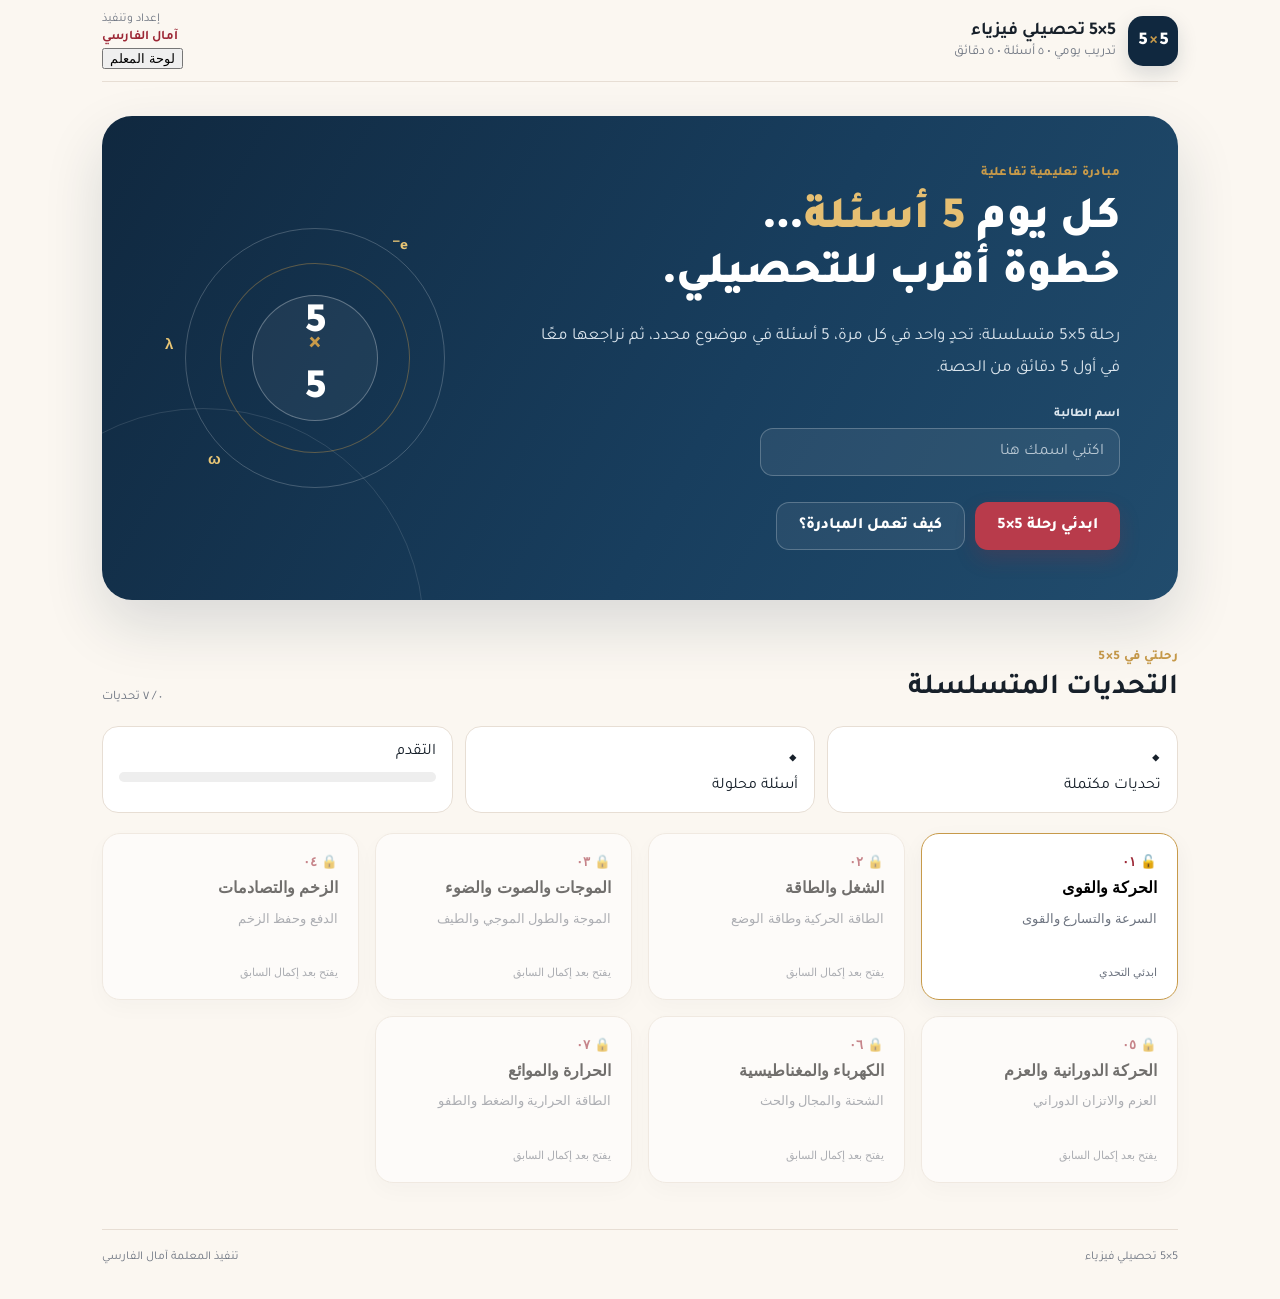
==== index.html @ 7efd5cc6 "Add files via upload" ====
<!doctype html>
<html lang="ar" dir="rtl">
<head>
<meta charset="utf-8"><meta name="viewport" content="width=device-width,initial-scale=1">
<meta name="theme-color" content="#10283f"><title>5×5 تحصيلي فيزياء</title><link rel="stylesheet" href="style.css">
</head>
<body>
<div class="site">
<header class="topbar">
  <div class="brand"><div class="logo"><span>5</span><b>×</b><span>5</span></div><div><strong>5×5 تحصيلي فيزياء</strong><small>تدريب يومي • ٥ أسئلة • ٥ دقائق</small></div></div>
  <div class="top-actions"><div class="teacher">إعداد وتنفيذ<br><b>آمال الفارسي</b></div><button id="teacherBtn" class="mini-btn" type="button">لوحة المعلم</button></div>
</header>
<main>
<section class="hero">
 <div class="hero-copy">
  <div class="eyebrow">مبادرة تعليمية تفاعلية</div><h1>كل يوم <em>5 أسئلة</em>…<br>خطوة أقرب للتحصيلي.</h1>
  <p>رحلة 5×5 متسلسلة: تحدٍ واحد في كل مرة، 5 أسئلة في موضوع محدد، ثم نراجعها معًا في أول 5 دقائق من الحصة.</p>
  <div class="name-box"><label for="studentName">اسم الطالبة</label><input id="studentName" placeholder="اكتبي اسمك هنا" autocomplete="name"></div>
  <div class="hero-actions"><button id="startBtn" class="btn primary" type="button">ابدئي رحلة 5×5</button><button id="aboutBtn" class="btn ghost" type="button">كيف تعمل المبادرة؟</button></div>
 </div>
 <div class="orbit"><div class="orbit-ring r1"></div><div class="orbit-ring r2"></div><div class="center5">5<br><span>×</span><br>5</div><span class="atom a1">e⁻</span><span class="atom a2">ω</span><span class="atom a3">λ</span></div>
</section>

<section id="journey" class="section">
 <div class="section-head"><div><span class="kicker">رحلتي في 5×5</span><h2>التحديات المتسلسلة</h2></div><span id="journeyCount" class="count"></span></div>
 <div class="journey-summary"><div><b id="completedCount">٠</b><span>تحديات مكتملة</span></div><div><b id="questionCount">٠</b><span>أسئلة محلولة</span></div><div class="wide"><span>التقدم</span><div class="journey-bar"><i id="journeyBar"></i></div></div></div>
 <div id="challengeGrid" class="challenge-grid"></div>
</section>

<section id="about" class="about section hidden">
 <div class="section-head"><div><span class="kicker">فكرة المبادرة</span><h2>٥ × ٥</h2></div></div>
 <div class="steps"><div><b>01</b><h3>حلّي</h3><p>٥ أسئلة في موضوع واحد، في المنزل أو قبل الحصة.</p></div><div><b>02</b><h3>راجعي</h3><p>شاهدي نتيجتك ومواطن التعثر بعد التحدي.</p></div><div><b>03</b><h3>ناقشي</h3><p>نحل الأسئلة معًا في أول ٥ دقائق من الحصة.</p></div></div>
 <div class="about-note">كل تحدٍ مستقل ويحمل أرقام أسئلته، وبطاقة إنجاز خاصة بالطالبة يمكن إرفاقها في ملف الإنجاز الإلكتروني.</div>
</section>

<section id="quiz" class="quiz section hidden">
 <div class="quiz-head"><button id="backBtn" class="text-btn" type="button">العودة للتحديات</button><div><span id="quizChallenge"></span><strong id="quizTitle"></strong></div><div class="progress"><span id="progressText">١ / ٥</span><div><i id="progressBar"></i></div></div></div>
 <div class="question-meta"><span id="topic"></span><span id="skill"></span></div><div class="question-card"><img id="questionImage" alt="السؤال"></div><div id="hintBox" class="hint-box"><span>💡 توضيح سريع</span><p id="questionExplanation"></p></div><div id="choices" class="choices"></div>
 <button id="nextBtn" class="btn primary full" type="button" disabled>التالي</button>
</section>

<section id="result" class="result section hidden">
 <div class="result-top"><span class="kicker">أتممتِ التحدي</span><h2>بطاقة إنجاز 5×5</h2></div>
 <div class="thanks-card" id="certificateCard">
  <div class="mini-logo">5×5</div><div class="certificate-label">بطاقة إنجاز</div><h2><span id="studentNameResult">طالبة 5×5</span></h2>
  <p id="thanksMain" class="thanks-main"></p>
  <div class="score"><div><strong id="scoreNum">0</strong><small>/ 5</small></div><span id="scoreLabel"></span></div>
  <div class="certificate-details"><div><span>التحدي</span><b id="challengeNo"></b></div><div><span>الموضوع</span><b id="challengeName"></b></div><div><span>أرقام الأسئلة</span><b id="questionIds"></b></div><div><span>التاريخ</span><b id="completionDate"></b></div><div><span>رمز الإنجاز</span><b id="completionCode"></b></div></div>
  <div class="quote">«٥ أسئلة اليوم… خطوة جديدة نحو الإتقان.»</div><div class="teacher-sign">تنفيذ وإشراف <b>المعلمة آمال الفارسي</b></div>
 </div>
 <p id="resultMsg"></p>
 <div class="review-head"><h3>مراجعة التحدي</h3><span>راجعي الأخطاء في أول ٥ دقائق من الحصة</span></div><div id="review" class="review"></div>
 <div class="result-actions"><button id="printBtn" class="btn secondary" type="button">طباعة / حفظ البطاقة PDF</button><button id="nextChallengeBtn" class="btn primary" type="button">الانتقال للتحدي التالي</button></div>
</section>

<section id="teacherPanel" class="teacher-panel section hidden">
 <div class="panel-head"><div><span class="kicker">لوحة المعلم</span><h2>متابعة رحلة 5×5</h2><p>إحصاءات هذا الجهاز المحلي.</p></div><button id="closeTeacher" class="text-btn" type="button">العودة للموقع</button></div>
 <div class="teacher-stats"><div><b id="tStudents">٠</b><span>أسماء مستخدمة</span></div><div><b id="tAttempts">٠</b><span>محاولات مكتملة</span></div><div><b id="tQuestions">٠</b><span>أسئلة محلولة</span></div><div><b id="tAverage">٠٪</b><span>متوسط الإتقان</span></div></div>
 <div class="panel-grid"><div class="panel-card"><h3>التحديات</h3><div id="teacherChallenges"></div></div><div class="panel-card"><h3>آخر الإنجازات</h3><div id="teacherLog"></div></div></div>
 <div class="panel-actions"><button id="exportBtn" class="btn secondary" type="button">تصدير سجل الإنجاز</button><button id="resetBtn" class="btn danger" type="button">مسح سجل هذا الجهاز</button></div>
 <div class="teacher-note">ملاحظة: هذه النسخة تعمل دون خادم، لذلك لوحة المعلم تعرض بيانات الجهاز الحالي فقط. عند ربط الموقع بقاعدة بيانات/Google Sheets لاحقًا يمكن أن تصبح اللوحة مشتركة لجميع الطالبات.</div>
</section>
</main>
<footer><span>5×5 تحصيلي فيزياء</span><span>تنفيذ المعلمة آمال الفارسي</span></footer>
</div>
<script src="data.js"></script><script src="app.js"></script>
</body></html>
---- style.css ----
@import url('https://fonts.googleapis.com/css2?family=Tajawal:wght@400;500;700;800;900&display=swap');
:root{--navy:#10283f;--navy2:#193b59;--burg:#9c2735;--gold:#c79a4a;--cream:#fbf7f1;--paper:#fff;--ink:#17202a;--muted:#6d7480;--line:#e7ded4;--soft:#f5efe7}
*{box-sizing:border-box}html{scroll-behavior:smooth}body{margin:0;background:var(--cream);color:var(--ink);font-family:Tajawal,Arial,sans-serif}
body:before{content:"";position:fixed;inset:0;pointer-events:none;opacity:.22;background-image:radial-gradient(#bcae9c .7px,transparent .7px);background-size:16px 16px}
.site{position:relative;max-width:1120px;margin:auto;padding:0 22px}.topbar{height:82px;display:flex;align-items:center;justify-content:space-between;border-bottom:1px solid var(--line)}
.brand{display:flex;align-items:center;gap:12px}.logo{width:50px;height:50px;border-radius:15px;background:var(--navy);color:white;display:flex;align-items:center;justify-content:center;gap:2px;font-weight:900;font-size:18px;box-shadow:0 8px 20px #10283f25}.logo b{color:var(--gold);font-size:15px}.brand strong{display:block;font-size:18px}.brand small{display:block;color:var(--muted);margin-top:2px}.teacher{font-size:12px;color:var(--muted);text-align:left;line-height:1.55}.teacher b{color:var(--burg);font-size:13px}
.hero{margin:34px 0 48px;border-radius:30px;background:linear-gradient(120deg,var(--navy),#183e5e 58%,#214c6d);min-height:405px;padding:50px 58px;color:white;display:flex;align-items:center;justify-content:space-between;overflow:hidden;position:relative;box-shadow:0 25px 60px #10283f24}.hero:after{content:"";position:absolute;width:440px;height:440px;border:1px solid #ffffff1e;border-radius:50%;left:-120px;bottom:-250px}
.hero-copy{max-width:600px;position:relative;z-index:2}.eyebrow,.kicker{color:var(--gold);font-weight:800;font-size:13px;letter-spacing:.4px}.hero h1{font-size:45px;line-height:1.22;margin:12px 0 15px;font-weight:900}.hero h1 em{color:#e6bf72;font-style:normal}.hero p{font-size:17px;line-height:1.9;color:#dbe5ed;max-width:590px}.hero-actions{display:flex;gap:10px;margin-top:26px}
.btn{border:0;border-radius:13px;padding:13px 22px;min-height:48px;font:inherit;font-weight:800;cursor:pointer;transition:.18s}.btn:hover{transform:translateY(-2px)}.primary{background:var(--burg);color:white;box-shadow:0 9px 20px #9c273538}.hero .primary{background:#b83b4b}.ghost{background:#ffffff10;border:1px solid #ffffff3b;color:white}.full{width:100%}.text-btn{border:0;background:transparent;color:var(--burg);font:inherit;font-weight:800;cursor:pointer}
.orbit{width:310px;height:310px;position:relative;flex:none}.orbit-ring{position:absolute;border:1px solid #ffffff35;border-radius:50%;inset:25px}.r2{inset:60px;border-color:#c79a4a66;transform:rotate(35deg)}.center5{position:absolute;inset:92px;border-radius:50%;background:#ffffff0d;border:1px solid #ffffff4a;display:grid;place-content:center;text-align:center;font-size:42px;font-weight:900;line-height:.62}.center5 span{color:var(--gold);font-size:22px}.atom{position:absolute;color:#e9c675;font-weight:800;font-size:15px}.a1{top:32px;right:62px}.a2{bottom:42px;left:48px}.a3{top:132px;left:5px}
.section{margin-bottom:46px}.section-head{display:flex;justify-content:space-between;align-items:end;margin-bottom:18px}.section-head h2,.result h2{margin:4px 0 0;font-size:29px}.count{color:var(--muted);font-size:13px}
.grade-grid{display:grid;grid-template-columns:repeat(3,1fr);gap:17px}.grade{background:var(--paper);border:1px solid var(--line);border-radius:22px;padding:22px;cursor:pointer;position:relative;overflow:hidden;min-height:230px;transition:.2s}.grade:hover{transform:translateY(-4px);box-shadow:0 18px 35px #30221610}.grade:after{content:"";position:absolute;top:-65px;left:-65px;width:150px;height:150px;border-radius:50%;background:#f4e9dc}.grade .num{font-size:13px;color:var(--muted);position:relative;z-index:1}.grade h3{font-size:25px;margin:23px 0 2px;position:relative;z-index:1}.grade .sub{color:var(--burg);font-weight:800}.grade p{color:var(--muted);line-height:1.7;font-size:14px;position:relative;z-index:1}.grade .go{position:absolute;bottom:20px;left:20px;width:38px;height:38px;border-radius:12px;background:var(--navy);color:#fff;display:grid;place-content:center;z-index:2}.grade[data-accent="burgundy"] .go{background:var(--burg)}.grade[data-accent="gold"] .go{background:#8d6a2d}
.about{background:var(--navy);color:white;border-radius:25px;padding:30px}.steps{display:grid;grid-template-columns:repeat(3,1fr);gap:12px}.steps>div{background:#ffffff0b;border:1px solid #ffffff12;border-radius:17px;padding:20px}.steps b{color:var(--gold);font-size:13px}.steps h3{margin:14px 0 5px}.steps p{color:#c8d4de;margin:0;line-height:1.7}
.quiz{background:white;border:1px solid var(--line);border-radius:25px;padding:22px}.quiz-head{display:grid;grid-template-columns:auto 1fr 230px;align-items:center;gap:18px}.quiz-head strong{display:block;font-size:18px;margin-top:3px}.quiz-head span{font-size:12px;color:var(--muted)}.progress{text-align:left}.progress>span{display:block;text-align:right;margin-bottom:5px}.progress>div{height:7px;background:#eee4dc;border-radius:20px;overflow:hidden}.progress i{display:block;height:100%;width:20%;background:var(--burg);transition:.25s}.question-meta{display:flex;justify-content:space-between;margin:20px 0 9px;color:var(--muted);font-size:13px}.question-meta span:first-child{color:var(--burg);font-weight:800}.question-card{background:#fcfaf7;border:1px solid var(--line);border-radius:17px;padding:9px}.question-card img{width:100%;display:block;max-height:450px;object-fit:contain;border-radius:10px}.choices{display:grid;grid-template-columns:repeat(4,1fr);gap:9px;margin:13px 0}.choice{border:1px solid var(--line);background:white;border-radius:12px;min-height:48px;font:inherit;font-weight:800;cursor:pointer}.choice.selected{border-color:var(--burg);background:#f8e9eb;color:var(--burg)}
.result{text-align:center;background:white;border:1px solid var(--line);border-radius:25px;padding:35px}.score{margin:22px auto 15px;width:160px;height:160px;border-radius:50%;border:12px solid #f1e1d0;display:grid;place-content:center}.score strong{font-size:48px;color:var(--navy)}.score small{font-size:17px;color:var(--muted)}.score span{display:block;color:var(--burg);font-weight:800;margin-top:-3px}.result>p{color:var(--muted)}.review{max-width:700px;margin:20px auto;text-align:right}.review-item{padding:11px 13px;border-bottom:1px solid var(--line);font-size:14px}.ok{color:#26734d}.bad{color:var(--burg)}.result .primary{min-width:230px}
footer{border-top:1px solid var(--line);padding:20px 0 35px;display:flex;justify-content:space-between;color:var(--muted);font-size:12px}.hidden{display:none}
@media(max-width:800px){.hero{padding:35px 28px}.orbit{width:230px;height:230px}.center5{inset:68px}.hero h1{font-size:37px}.grade-grid{grid-template-columns:1fr}.quiz-head{grid-template-columns:1fr}.progress{max-width:none}.choices{grid-template-columns:repeat(2,1fr)}}
@media(max-width:540px){.site{padding:0 12px}.topbar{height:auto;padding:13px 0}.teacher{display:none}.hero{margin-top:18px;min-height:auto;padding:30px 22px}.hero h1{font-size:32px}.hero p{font-size:15px}.hero-actions{flex-direction:column}.orbit{display:none}.section-head h2{font-size:25px}.quiz,.result{padding:15px}.question-card img{max-height:360px}.choices{grid-template-columns:1fr 1fr}.brand small{font-size:10px}.brand strong{font-size:16px}}

.name-box{margin-top:22px;max-width:360px}
.name-box label{display:block;font-size:12px;font-weight:800;color:#dbe5ed;margin-bottom:7px}
.name-box input{width:100%;height:48px;border-radius:13px;border:1px solid #ffffff3b;background:#ffffff12;color:#fff;padding:0 15px;font:inherit;outline:none}
.name-box input::placeholder{color:#b8c7d3}.name-box input:focus{border-color:#e6bf72;box-shadow:0 0 0 3px #c79a4a22}
.thanks-card{max-width:620px;margin:auto;padding:28px 24px 24px;border:1px solid #e6d8c9;border-radius:25px;background:linear-gradient(145deg,#fffdf9,#f8f0e5);position:relative;overflow:hidden}
.thanks-card:before{content:"";position:absolute;width:190px;height:190px;border-radius:50%;background:#c79a4a13;left:-80px;top:-90px}
.mini-logo{width:62px;height:42px;border-radius:12px;background:var(--navy);color:#fff;display:grid;place-content:center;margin:0 auto 16px;font-weight:900;letter-spacing:1px;position:relative}
.thanks-card h2{font-size:28px;margin:10px 0}.thanks-card h2 span{color:var(--burg)}
.thanks-main{color:var(--muted);margin:0 auto 12px}.quote{margin:16px auto;padding:12px 15px;border-right:3px solid var(--gold);background:#fff8ed;color:#6e5a3b;line-height:1.8;border-radius:10px;max-width:500px}.teacher-sign{font-size:13px;color:var(--muted);margin-top:12px}.teacher-sign b{color:var(--burg)}
.result .review{margin-top:20px}
@media(max-width:540px){.name-box{max-width:none}.thanks-card{padding:24px 16px}.thanks-card h2{font-size:24px}}

.certificate-details{margin:17px auto 0;max-width:530px;border:1px solid #e7ded4;border-radius:15px;background:#fff;padding:11px;display:grid;grid-template-columns:1fr 1.7fr;gap:7px 10px;text-align:right}
.certificate-details div{display:flex;justify-content:space-between;gap:10px;padding:7px 8px;border-bottom:1px dashed #eadfd2;font-size:12px}
.certificate-details div:nth-last-child(-n+2){border-bottom:0}.certificate-details span{color:#777}.certificate-details b{color:#17314a}
@media(max-width:540px){.certificate-details{grid-template-columns:1fr}.certificate-details div:nth-last-child(2){border-bottom:1px dashed #eadfd2}}
.challenge-grid{display:grid;grid-template-columns:repeat(auto-fit,minmax(220px,1fr));gap:16px}.challenge{border:1px solid var(--line);background:var(--paper);border-radius:18px;padding:20px;text-align:right;cursor:pointer;box-shadow:0 8px 22px #10283f0d}.challenge h3{margin:10px 0 6px}.challenge p{color:var(--muted);min-height:40px}.challenge small{color:var(--muted)}.challenge.current{border-color:var(--gold)}.challenge.done{border-color:#6c8f6a}.challenge.locked{opacity:.55;cursor:not-allowed}.challenge-num{font-weight:800;color:var(--burg)}.journey-summary{display:grid;grid-template-columns:repeat(3,1fr);gap:12px;margin:20px 0}.journey-summary>div{padding:16px;border:1px solid var(--line);border-radius:16px;background:var(--paper)}.journey-summary b{font-size:28px;display:block}.journey-bar{height:10px;background:#eee;border-radius:10px;overflow:hidden;margin-top:10px}.journey-bar i{display:block;height:100%;background:var(--gold);width:0}.teacher-panel{padding-bottom:50px}.teacher-stats{display:grid;grid-template-columns:repeat(4,1fr);gap:12px}.teacher-stats>div{padding:18px;border:1px solid var(--line);border-radius:16px;background:var(--paper)}.teacher-stats b{font-size:26px;display:block}.panel-grid{display:grid;grid-template-columns:1fr 1fr;gap:16px;margin-top:18px}.panel-card{padding:20px;border:1px solid var(--line);border-radius:18px;background:var(--paper)}.teacher-row{display:grid;grid-template-columns:1fr 2fr auto;gap:8px;padding:10px 0;border-bottom:1px solid var(--line);align-items:center}.teacher-row span{color:var(--muted)}.teacher-row em{font-style:normal}.danger{border-color:#9c2735!important;color:#9c2735}@media(max-width:700px){.journey-summary,.teacher-stats,.panel-grid{grid-template-columns:1fr 1fr}.journey-summary .wide{grid-column:1/-1}.teacher-row{grid-template-columns:1fr;gap:3px}}@media print{body *{visibility:hidden}.thanks-card,.thanks-card *{visibility:visible}.thanks-card{position:absolute;inset:0;margin:auto;height:max-content}}
.hint-box{margin:16px 0 18px;padding:14px 16px;border:1px solid #e8d8bf;border-radius:16px;background:#fff9ef;color:#263746;text-align:right}
.hint-box span{display:block;font-weight:800;color:#9c2735;margin-bottom:6px}.hint-box p{margin:0;line-height:1.8;font-size:14px}
.review-tip{margin:8px 0 0;color:#6d7480;line-height:1.7;font-size:13px}
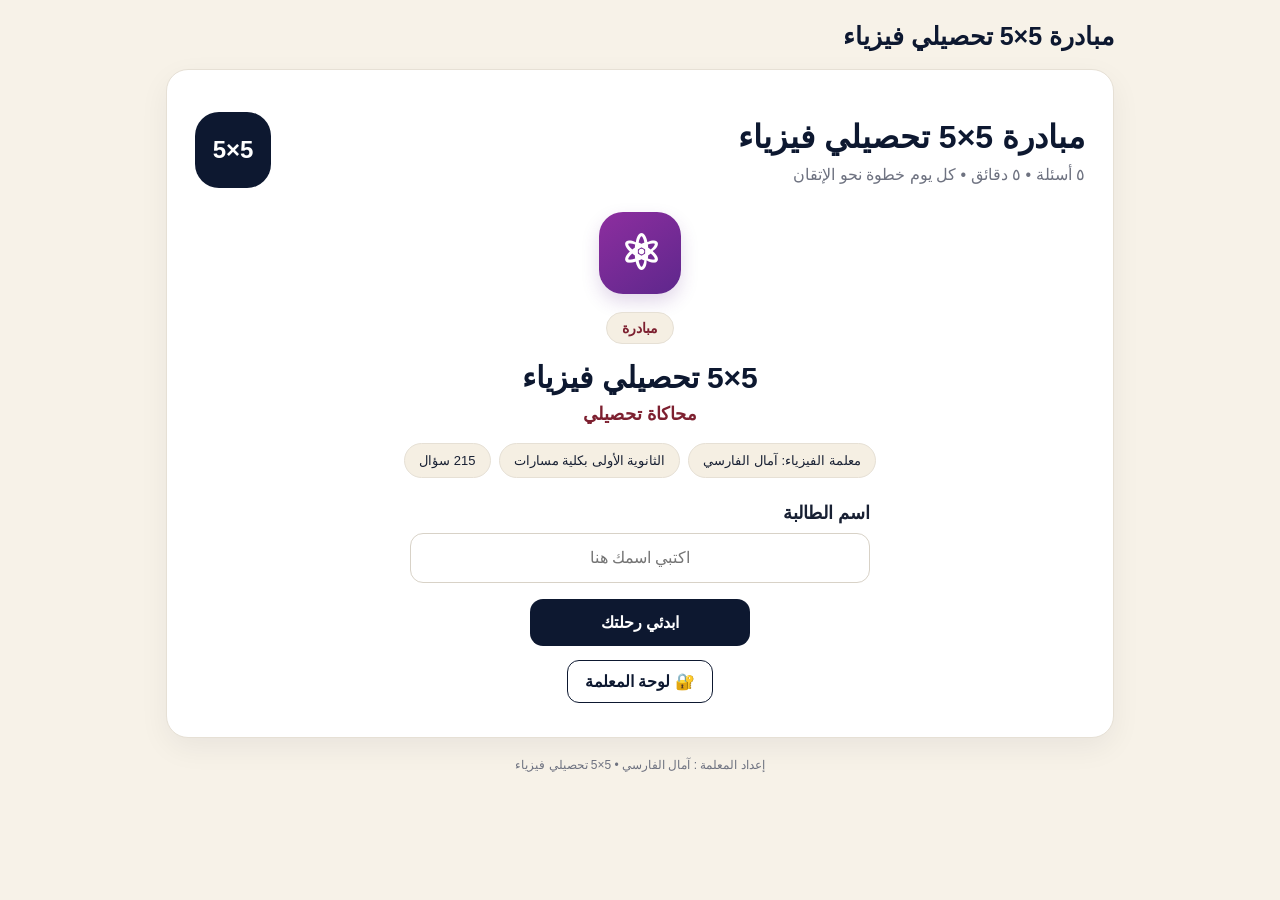
==== commit f77e28d1: "Add files via upload استبدال مبادرة 5×5 بالنسخة الجديدة." ====
--- a/index.html
+++ b/index.html
@@ -1,67 +1,99 @@
-<!doctype html>
-<html lang="ar" dir="rtl">
-<head>
-<meta charset="utf-8"><meta name="viewport" content="width=device-width,initial-scale=1">
-<meta name="theme-color" content="#10283f"><title>5×5 تحصيلي فيزياء</title><link rel="stylesheet" href="style.css">
-</head>
-<body>
-<div class="site">
-<header class="topbar">
-  <div class="brand"><div class="logo"><span>5</span><b>×</b><span>5</span></div><div><strong>5×5 تحصيلي فيزياء</strong><small>تدريب يومي • ٥ أسئلة • ٥ دقائق</small></div></div>
-  <div class="top-actions"><div class="teacher">إعداد وتنفيذ<br><b>آمال الفارسي</b></div><button id="teacherBtn" class="mini-btn" type="button">لوحة المعلم</button></div>
-</header>
-<main>
-<section class="hero">
- <div class="hero-copy">
-  <div class="eyebrow">مبادرة تعليمية تفاعلية</div><h1>كل يوم <em>5 أسئلة</em>…<br>خطوة أقرب للتحصيلي.</h1>
-  <p>رحلة 5×5 متسلسلة: تحدٍ واحد في كل مرة، 5 أسئلة في موضوع محدد، ثم نراجعها معًا في أول 5 دقائق من الحصة.</p>
-  <div class="name-box"><label for="studentName">اسم الطالبة</label><input id="studentName" placeholder="اكتبي اسمك هنا" autocomplete="name"></div>
-  <div class="hero-actions"><button id="startBtn" class="btn primary" type="button">ابدئي رحلة 5×5</button><button id="aboutBtn" class="btn ghost" type="button">كيف تعمل المبادرة؟</button></div>
- </div>
- <div class="orbit"><div class="orbit-ring r1"></div><div class="orbit-ring r2"></div><div class="center5">5<br><span>×</span><br>5</div><span class="atom a1">e⁻</span><span class="atom a2">ω</span><span class="atom a3">λ</span></div>
-</section>
+<!doctype html><html lang="ar" dir="rtl"><head><meta charset="utf-8"><meta name="viewport" content="width=device-width,initial-scale=1,viewport-fit=cover"><title>مبادرة 5×5 تحصيلي فيزياء</title>
+<style>
+:root{--navy:#0d1830;--burg:#7d2030;--gold:#c8a45d;--cream:#f7f2e8;--ink:#182033;--muted:#6e7280;--line:#e6e0d5;--green:#1f7a59;--red:#a53a3a}*{box-sizing:border-box}body{margin:0;background:var(--cream);color:var(--ink);font-family:Tahoma,Arial,sans-serif}button,input{font:inherit}.wrap{max-width:980px;margin:auto;padding:22px 16px 40px}.top{display:flex;justify-content:space-between;align-items:center;gap:12px;margin-bottom:18px}.brand{font-weight:900;color:var(--navy);font-size:25px}.mini{color:var(--muted);font-size:13px}.card{background:#fff;border:1px solid var(--line);border-radius:22px;padding:24px;box-shadow:0 10px 30px rgba(13,24,48,.06)}.hero{text-align:center;padding:42px 28px 34px}.homeTop{display:flex;align-items:center;justify-content:space-between;gap:16px;text-align:right;margin-bottom:24px}.homeTitle{text-align:right}.homeTitle h1{margin:0;font-size:32px;line-height:1.25}.homeTitle .slogan{margin:8px 0 0;font-size:16px}.mark{width:76px;height:76px;border-radius:24px;background:var(--navy);color:#fff;display:flex;align-items:center;justify-content:center;font-size:24px;font-weight:900;flex:none}.logo{width:82px;height:82px;margin:8px auto 18px;border-radius:24px;background:linear-gradient(145deg,#8d2e9f,#5e278c);display:flex;align-items:center;justify-content:center;color:#fff;font-size:48px;font-weight:900;letter-spacing:0;box-shadow:0 8px 18px rgba(93,39,140,.18)}.initiative{display:inline-block;background:#f5efe3;border:1px solid var(--line);color:var(--burg);font-weight:900;font-size:14px;padding:7px 15px;border-radius:999px;margin-bottom:8px}h1{margin:8px 0;font-size:30px;color:var(--navy)}h2{margin:0 0 8px;color:var(--navy)}.slogan{color:var(--muted);margin:0 0 24px}.heroSub{color:var(--burg);font-weight:900;font-size:18px;margin:4px 0 18px}.pillrow{display:flex;justify-content:center;flex-wrap:wrap;gap:8px;margin:15px 0}.pill{background:#f5efe3;border:1px solid var(--line);padding:9px 14px;border-radius:999px;font-size:13px}.input{width:100%;max-width:460px;padding:15px;border:1px solid #d8d2c7;border-radius:13px;outline:none;text-align:center}.primary{background:var(--navy);color:white;border:0;border-radius:13px;padding:14px 22px;cursor:pointer;font-weight:800}.primary:disabled{opacity:.45;cursor:not-allowed}.secondary{background:#fff;color:var(--navy);border:1px solid var(--navy);border-radius:12px;padding:11px 17px;cursor:pointer;font-weight:700}.grid{display:grid;grid-template-columns:repeat(2,minmax(0,1fr));gap:14px}.field{text-align:right;cursor:pointer;transition:.15s}.field:hover{transform:translateY(-2px)}.num{color:var(--gold);font-weight:900;font-size:13px}.field h3{margin:5px 0;color:var(--navy)}.field p{margin:0;color:var(--muted);font-size:13px}.stagegrid{display:grid;grid-template-columns:repeat(5,minmax(0,1fr));gap:10px;margin-top:18px}.stage{border:1px solid var(--line);background:#fff;border-radius:14px;padding:14px 8px;text-align:center;cursor:pointer}.stage.done{border-color:var(--green);background:#f1faf6}.stage .snum{font-weight:900;color:var(--burg)}.stage small{display:block;color:var(--muted);margin-top:5px}.hidden{display:none!important}.bar{height:9px;background:#eee8dd;border-radius:99px;overflow:hidden;margin:15px 0}.bar>i{display:block;height:100%;background:var(--burg);width:0}.qhead{display:flex;justify-content:space-between;align-items:center;gap:12px;margin-bottom:18px}.qnum{font-weight:900;color:var(--burg)}.question{font-size:21px;line-height:1.9;font-weight:800;margin:15px 0 20px}.opts{display:grid;gap:10px}.opt{width:100%;text-align:right;background:#fff;border:1px solid #dcd6cc;border-radius:14px;padding:14px;cursor:pointer;line-height:1.6;display:flex;gap:10px;align-items:flex-start}.opt:hover{border-color:var(--gold)}.letter{font-weight:900;color:var(--burg);min-width:26px}.opt.correct{border-color:var(--green);background:#eef9f4}.opt.wrong{border-color:var(--red);background:#fff1f1}.feedback{margin-top:15px;padding:14px;border-radius:13px;background:#f8f5ef;line-height:1.8}.nav{display:flex;justify-content:space-between;gap:10px;margin-top:20px}.result{text-align:center}.score{font-size:54px;font-weight:1000;color:var(--burg)}.review{text-align:right;margin-top:18px;border-top:1px solid var(--line);padding-top:16px}.review .ok{color:var(--green);font-weight:800}.review .bad{color:var(--red);font-weight:800}.footer{text-align:center;color:var(--muted);font-size:12px;margin-top:20px}@media(max-width:700px){.grid{grid-template-columns:1fr}.stagegrid{grid-template-columns:repeat(2,1fr)}.question{font-size:18px}.logo{font-size:48px}.card{padding:18px}.hero{padding:28px 18px 26px}.homeTop{gap:10px}.homeTitle h1{font-size:25px}.homeTitle .slogan{font-size:14px}.mark{width:64px;height:64px;border-radius:20px;font-size:20px}.logo{width:76px;height:76px}}
 
-<section id="journey" class="section">
- <div class="section-head"><div><span class="kicker">رحلتي في 5×5</span><h2>التحديات المتسلسلة</h2></div><span id="journeyCount" class="count"></span></div>
- <div class="journey-summary"><div><b id="completedCount">٠</b><span>تحديات مكتملة</span></div><div><b id="questionCount">٠</b><span>أسئلة محلولة</span></div><div class="wide"><span>التقدم</span><div class="journey-bar"><i id="journeyBar"></i></div></div></div>
- <div id="challengeGrid" class="challenge-grid"></div>
-</section>
+body{padding-top:env(safe-area-inset-top,0px);padding-bottom:env(safe-area-inset-bottom,0px)}
+.opt span:last-child,.review p,#feedback{unicode-bidi:plaintext}
+.qimg{text-align:center;margin:10px 0}.qimg img{max-width:100%;max-height:280px;border-radius:12px;background:#fff;border:1px solid #d9dee8;padding:6px}
+.tstats{display:grid;grid-template-columns:repeat(auto-fit,minmax(150px,1fr));gap:12px;margin:14px 0}
+.tstat{background:#f4f7fb;border-radius:16px;padding:14px;text-align:center}.tstat b{display:block;font-size:30px}
+.twrap{overflow-x:auto}.ttab{width:100%;border-collapse:collapse;font-size:15px}.ttab th,.ttab td{padding:9px 8px;border-bottom:1px solid #e3e8f0;text-align:right}
+.tnote{font-size:13px;color:#667;margin-top:10px;line-height:1.7}
+</style></head><body><div class="wrap"><div class="top"><div class="brand">مبادرة 5×5 تحصيلي فيزياء</div><div class="mini" id="studentMini"></div></div>
+<section id="home" class="card hero"><div class="homeTop"><div class="homeTitle"><h1>مبادرة 5×5 تحصيلي فيزياء</h1><p class="slogan">٥ أسئلة • ٥ دقائق • كل يوم خطوة نحو الإتقان</p></div><div class="mark">5×5</div></div><div class="logo">⚛</div><div class="initiative">مبادرة</div><h1>5×5 تحصيلي فيزياء</h1><p class="heroSub">محاكاة تحصيلي</p><div class="pillrow"><span class="pill">معلمة الفيزياء: آمال الفارسي</span><span class="pill">الثانوية الأولى بكلية مسارات</span><span class="pill">215 سؤال</span></div><div style="text-align:right;max-width:460px;margin:24px auto 0"><label for="name" style="display:block;font-weight:900;margin-bottom:9px;font-size:18px">اسم الطالبة</label><input id="name" class="input" placeholder="اكتبي اسمك هنا" autocomplete="off"></div><div style="margin-top:16px"><button class="primary" id="start" style="min-width:220px">ابدئي رحلتك</button></div><div style="margin-top:14px"><button class="secondary" id="teacherBtn">🔐 لوحة المعلمة</button></div></section>
+<section id="fields" class="hidden"><div class="card"><h2>اختاري المجال</h2><p class="mini">كل مجال يتكوّن من عدة مراحل، وكل مرحلة 5 أسئلة.</p><div id="fieldGrid" class="grid"></div></div></section>
+<section id="stages" class="hidden"><div class="card"><button class="secondary" onclick="showFields()">← المجالات</button><h2 id="fieldTitle" style="margin-top:16px"></h2><p id="fieldSub" class="mini"></p><div id="stageGrid" class="stagegrid"></div></div></section>
+<section id="quiz" class="hidden"><div class="card"><div class="qhead"><span id="stageLabel" class="qnum"></span><span id="count" class="mini"></span></div><div class="bar"><i id="bar"></i></div><div id="question" class="question"></div><div id="qimg" class="qimg"></div><div id="opts" class="opts"></div><div id="feedback" class="feedback hidden"></div><div class="nav"><button class="secondary" id="quit">المراحل</button><button class="primary" id="next" disabled>التالي</button></div></div></section>
+<section id="result" class="hidden"><div class="card result"><h2>نتيجة المرحلة</h2><div id="score" class="score"></div><p id="resultText"></p><div id="review" class="review"></div><div style="margin-top:18px"><button class="primary" id="backStages">العودة للمراحل</button></div></div></section>
+<section id="teacher" class="hidden"><div class="card"><button class="secondary" id="tBack">← الرئيسية</button><h2 style="margin-top:16px">لوحة المعلمة</h2><div id="tBody"></div></div></section>
+<div class="footer">إعداد المعلمة : آمال الفارسي • 5×5 تحصيلي فيزياء</div></div>
+<script>
+const DATA=[{"id": "f1", "number": 1, "title": "ميكانيكا (الزخم وحفظه)", "subtitle": "فيزياء ٢ • 3 مراحل", "stages": [{"number": 1, "questions": [{"text": "النظام الذي لا يكتسب كتلة ولا يفقدها يسمى النظام ...", "options": ["المغلق", "مرن", "غير مرن", "المعزول"], "answer": 0, "explanation": "النظام المغلق: نظام لا يكتسب كتلة ولا يفقدها. أما النظام المعزول فهو النظام الذي محصلة القوى الخارجية المؤثرة عليه تساوي صفرًا."}, {"text": "تصادمت سيارتان، وكانت سرعتاهما قبل التصادم 9.4 m/s و 5 m/s وأصبحت سرعتاهما بعد التصادم 9.11 m/s. إن نوع التصادم ....", "options": ["مرن", "فوق مرن", "عديم المرونة", "شبه مرن"], "answer": 1, "explanation": "أنواع التصادمات: فوق مرن KEf > KEi ، مرن KEf = KEi ، عديم المرونة KEf < KEi."}, {"text": "يمكن إعادة كتابة قانون نيوتن الثاني F = ma ليصبح ...", "options": ["Δt = F·m·a", "a = mFΔv", "FΔt = mΔv", "F = mΔv"], "answer": 2, "explanation": "F = ma ، a = Δv/Δt ، F = m·Δv/Δt ، إذن FΔt = mΔv."}, {"text": "سيارة كتلتها 1500 kg، وتؤثر عليها المكابح بقوة مقدارها 800 N وتحدث دفعًا مقداره 56000 N·s، ما الزمن اللازم لتوقف السيارة؟", "options": ["1.42 × 10² s", "10500 s", "44.8 × 10⁶ s", "70 s"], "answer": 3, "explanation": "الدفع I = F × t ، إذن t = I/F = 56000/800 = 70 s."}, {"text": "سيارة كتلتها 1000 kg، تتحرك من السكون إلى أن تصل إلى سرعة مقدارها 80 m/s. كم مقدار الدفع المؤثر عليها بوحدة N·s؟", "options": ["80000", "12.5", "125", "8000"], "answer": 0, "explanation": "I = ΔP = mv_f − mv_i = 1000×80 − (1000×0) = 80000 N·s."}]}, {"number": 2, "questions": [{"text": "المساحة تحت منحنى (القوة – الزمن) تمثل مقدار ...", "options": ["الزمن", "الدفع", "القوة", "التسارع"], "answer": 1, "explanation": "المساحة تحت منحنى (القوة – الزمن) تساوي الدفع. إذا كانت القوة ثابتة يُحسب الدفع من F×t، وإذا كانت متغيرة يُحسب من المساحة تحت المنحنى."}, {"text": "تعتبر الوسائد الهوائية من أنظمة السلامة التي تزود بها السيارات الحديثة. أي العبارات التالية لا ينطبق على عمل الوسائد الهوائية؟", "options": ["تزيد الزمن اللازم لإحداث الدفع", "توفر الدفع اللازم", "تزيد القوة المطلوبة لإحداث الدفع", "توزع القوة على مساحة أكبر"], "answer": 2, "explanation": "من تطبيقات كمية الدفع الوسائد الهوائية، حيث تعمل على: 1- توفير الدفع المطلوب. 2- تقليل القوة الناتجة عن طريق زيادة زمن تأثيرها. 3- توزيع القوة على مساحة أكبر مما يقلل احتمال حدوث الإصابات."}, {"text": "دراجة هوائية كتلتها 50 kg وزخمها 250 kg·m/s، إن سرعتها تساوي ...", "options": ["50 m/s", "0.25 m/s", "25 m/s", "5 m/s"], "answer": 3, "explanation": "P = mv ، إذن v = P/m = 250/50 = 5 m/s."}, {"text": "الزخم يتناسب طرديًا مع ....", "options": ["الكتلة والسرعة المتجهة", "الكثافة والوزن", "القوة والإزاحة", "القوة والمسافة"], "answer": 0, "explanation": "الزخم = حاصل ضرب كتلة الجسم في سرعته المتجهة P = mv، ويقاس بوحدة kg·m/s. ومن القانون يتضح أن زخم أي جسم يتناسب طرديًا مع كتلته وسرعته المتجهة."}, {"text": "إذا تضاعفت سرعة جسم فإن زخمه ...", "options": ["ينقص للربع", "يتضاعف", "يزداد أربع مرات", "ينقص للنصف"], "answer": 1, "explanation": "الزخم = حاصل ضرب كتلة الجسم في سرعته المتجهة P = mv، ويقاس بوحدة kg·m/s. ومن القانون يتضح أن زخم أي جسم يتناسب طرديًا مع كتلته وسرعته المتجهة."}]}, {"number": 3, "questions": [{"text": "في الشكل كرة تسير بسرعة ثابتة من A حتى B، ثم تنزلق في منحدر قاعه C، ثم ترتفع حتى تتوقف لحظيًا عند D. في أي نقطة تمتلك الكرة زخمًا أكبر؟", "options": ["A", "B", "C", "D"], "answer": 2, "explanation": "السرعة ثابتة بين A و B فالزخم ثابت. وعندما تنزلق في المنحدر نحو قاعه C تزداد سرعتها ويزداد زخمها. وعندما ترتفع وتتوقف لحظيًا عند D تكون سرعتها صفرًا وزخمها صفرًا. إذن أكبر زخم عند C.", "img": "[data-uri]"}, {"text": "يكون الزخم في النظام محفوظًا عندما ...", "options": ["لا يحدث للكتلة اكتساب أو فقد", "تكون القوى المؤثرة في النظام داخلية", "يكون النظام مغلقًا", "يكون النظام مغلقًا ومعزولًا"], "answer": 3, "explanation": "شرطا حفظ الزخم أن يكون النظام: 1- مغلقًا (لا يفقد كتلة ولا يكتسبها). 2- معزولًا (محصلة القوى الخارجية المؤثرة عليه تساوي الصفر)."}, {"text": "سيارتان لهما نفس الكتلة، السيارة الأولى تتحرك نحو الشرق والثانية ساكنة. فإذا تصادمتا والتحمتا ثم اتجهتا نحو الشرق فإن سرعتهما بعد التصادم تساوي ...", "options": ["½ v₁", "v₁", "2v₁", "¼ v₁"], "answer": 0, "explanation": "التصادم في بعد واحد: m·v₁ = (m + m)·v ومنها v = ½ v₁."}, {"text": "ما زخم سيارة كتلتها 1000 kg تتحرك بسرعة 20 m/s؟", "options": ["20 kg·m/s", "2 × 10⁴ kg·m/s", "50 kg·m/s", "2 × 10³ kg·m/s"], "answer": 1, "explanation": "الزخم P = m·v = 1000 × 20 = 20000 = 2 × 10⁴ kg·m/s."}, {"text": "عربتان كتلة كل منهما 2 kg؛ الأولى تتحرك بسرعة 6 m/s والثانية ساكنة، تصادمتا والتحمتا معًا. ما سرعتهما بعد التصادم؟", "options": ["12 m/s", "1.5 m/s", "3 m/s", "6 m/s"], "answer": 2, "explanation": "بحفظ الزخم: m·v = (m + m)·v′ أي 2×6 = 4×v′ ومنها v′ = 3 m/s."}]}]}, {"id": "f2", "number": 2, "title": "ميكانيكا (حالات المادة)", "subtitle": "فيزياء ٣-١ • 9 مراحل", "stages": [{"number": 1, "questions": [{"text": "جسم كتلته 5 kg ومساحة قاعدته 2 m²، إن الضغط الذي يؤثر به على سطح موضوع عليه ... (g = 10 m/s²)", "options": ["500 Pa", "100 Pa", "1000 Pa", "25 Pa"], "answer": 3, "explanation": "P = F/A = mg/A = (5×10)/2 = 25 Pa."}, {"text": "كم الضغط بوحدة N/m² على قطعة خشبية أبعادها 50 cm × 50 cm الناتج من وقوف أحمد عليها وكتلته 50 kg؟", "options": ["2000", "500", "1500", "25000"], "answer": 0, "explanation": "P = F/A = mg/A = (50×10)/(0.5×0.5) = 2000 N/m²."}, {"text": "وحدة الباسكال تعادل ...", "options": ["N²/m²", "N/m²", "N/m", "N²/m"], "answer": 1, "explanation": "الباسكال وحدة قياس الضغط: P = F/A = N/m²، وكل 1 kPa = 10³ Pa."}, {"text": "إذا كان أقصى ضغط تتحمله أرضية غرفة (9.8 × 10³) Pa لكل 1 m² فإن أقصى وزن يمكن أن تتحمله هذه المساحة ...", "options": ["9.8 N", "10³ N", "9.8 × 10³ N", "9.8 × 10⁶ N"], "answer": 2, "explanation": "من قانون الضغط P = F/A: F = P × A = 9.8×10³ × 1 = 9.8×10³ N. الضغط يتناسب طرديًا مع القوة وعكسيًا مع المساحة."}, {"text": "ضغط المائع يتناسب ...", "options": ["عكسيًا مع الكثافة", "طرديًا مع الحجم", "عكسيًا مع درجة الحرارة", "طرديًا مع الكتلة"], "answer": 3, "explanation": "P = F/A = mg/A ومنها نجد أن الضغط يتناسب طرديًا مع الكتلة."}]}, {"number": 2, "questions": [{"text": "حتى لا تنغرس إطارات السيارة في الرمال يجب ...", "options": ["زيادة عرضها", "زيادة كتلتها", "زيادة محيطها", "زيادة وزنها"], "answer": 0, "explanation": "لا تنغرس الإطارات في الرمال إذا قل ضغطها بزيادة مساحة سطحها الملامس للرمال. الضغط يتناسب عكسيًا مع المساحة P ∝ 1/A."}, {"text": "رفع رياضي إحدى قدميه ووقف على الأخرى، فإن ...", "options": ["الوزن يزيد والضغط لا يزيد", "الوزن لا يزيد والضغط يزيد", "الوزن والضغط يزدادان", "الوزن والضغط لا يزدادان"], "answer": 1, "explanation": "وزن الجسم لا يتغير بينما يزداد الضغط لأن المساحة التي يتوزع عليها وزن الرياضي قلّت. الضغط يتناسب عكسيًا مع المساحة P ∝ 1/A."}, {"text": "عند تسخين وعاء مملوء بالماء فإن ...", "options": ["الجزيئات الأبرد ترتفع لأن كثافتها أصغر", "الجزيئات الأسخن ترتفع لأن كثافتها أكبر", "الجزيئات الأسخن ترتفع لأن كثافتها أصغر", "الجزيئات الأبرد ترتفع لأن كثافتها أكبر"], "answer": 2, "explanation": "التمدد الحراري خاصية للمواد في جميع حالاتها، فعند التسخين تتمدد المادة فتصبح أقل كثافة. فالماء الأبرد ذو الكثافة الأكبر يهبط إلى أسفل حيث يسخن وتقل كثافته ثم يُدفع إلى أعلى. تتناسب كثافة جزيئات المادة عكسيًا مع درجة حرارتها."}, {"text": "أصغر حجم وأكبر كثافة للماء عند درجة حرارة ...", "options": ["0°C", "2°C", "3°C", "4°C"], "answer": 3, "explanation": "أصغر حجم وأكبر كثافة للماء عند 4°C. المادة تتمدد بارتفاع درجة حرارتها لكن الماء يتقلص بين 0°C و 4°C، وهذا يلعب دورًا مهمًا في الحفاظ على الحياة البيئية في الأماكن التي تتجمد فيها المياه."}, {"text": "معظم مكونات النجوم والمجرات تكون في حالة ...", "options": ["بلازما", "جامدة", "غازية", "سائلة"], "answer": 0, "explanation": "البلازما حالة يكون فيها المائع شبه غاز ويتكون من إلكترونات سالبة وأيونات موجبة، كما في النجوم والمجرات وإضاءة النيون ومصابيح الفلورسنت."}]}, {"number": 3, "questions": [{"text": "قوى التجاذب التي تؤثر بها الجزيئات المتماثلة بعضها في بعض تمثل ...", "options": ["قوى الاحتكاك", "قوى التماسك", "قوى التلاصق", "قوى الطفو"], "answer": 1, "explanation": "القوى داخل السوائل: قوى التماسك (تجاذب بين جزيئات متماثلة) ينتج عنها التوتر السطحي (مثل وقوف الحشرات على سطح الماء) واللزوجة (مقياس الاحتكاك الداخلي للسائل). وقوى التلاصق (تجاذب بين جزيئات مختلفة) ينتج عنها الخاصية الشعرية (مثل امتصاص الملابس للماء وارتفاع الماء في جذور النبات وارتفاع الوقود في فتيلة القنديل)."}, {"text": "الخاصية التي تسمح للحشرات بالوقوف على سطح الماء تسمى ...", "options": ["التماسك والتلاصق", "الميوعة", "التوتر السطحي", "اللزوجة"], "answer": 2, "explanation": "القوى داخل السوائل: قوى التماسك (تجاذب بين جزيئات متماثلة) ينتج عنها التوتر السطحي (مثل وقوف الحشرات على سطح الماء) واللزوجة (مقياس الاحتكاك الداخلي للسائل). وقوى التلاصق (تجاذب بين جزيئات مختلفة) ينتج عنها الخاصية الشعرية (مثل امتصاص الملابس للماء وارتفاع الماء في جذور النبات وارتفاع الوقود في فتيلة القنديل)."}, {"text": "مقياس مقاومة السائل للتدفق والانسياب ...", "options": ["التماسك والتلاصق", "الميوعة", "التوتر السطحي", "اللزوجة"], "answer": 3, "explanation": "القوى داخل السوائل: قوى التماسك (تجاذب بين جزيئات متماثلة) ينتج عنها التوتر السطحي (مثل وقوف الحشرات على سطح الماء) واللزوجة (مقياس الاحتكاك الداخلي للسائل). وقوى التلاصق (تجاذب بين جزيئات مختلفة) ينتج عنها الخاصية الشعرية (مثل امتصاص الملابس للماء وارتفاع الماء في جذور النبات وارتفاع الوقود في فتيلة القنديل)."}, {"text": "امتصاص مناديل التجفيف للماء عند وضعها على يد مبللة ناتج من ...", "options": ["الخاصية الشعرية", "مبدأ باسكال", "التوتر السطحي", "الجاذبية الأرضية"], "answer": 0, "explanation": "القوى داخل السوائل: قوى التماسك (تجاذب بين جزيئات متماثلة) ينتج عنها التوتر السطحي (مثل وقوف الحشرات على سطح الماء) واللزوجة (مقياس الاحتكاك الداخلي للسائل). وقوى التلاصق (تجاذب بين جزيئات مختلفة) ينتج عنها الخاصية الشعرية (مثل امتصاص الملابس للماء وارتفاع الماء في جذور النبات وارتفاع الوقود في فتيلة القنديل)."}, {"text": "في الشكل، عند وضع الأنابيب عند مستوى واحد من سطح الماء، أي الأنابيب يرتفع فيه السائل أكثر؟", "options": ["1", "2", "3", "4"], "answer": 2, "explanation": "ترتفع السوائل في الأنابيب الضيقة أكثر من ارتفاعها في الأنابيب الأكثر اتساعًا.", "img": "[data-uri]"}]}, {"number": 4, "questions": [{"text": "يتكور سطح الزئبق لأن قوى التلاصق ...", "options": ["أكبر من قوى التماسك", "ليس لها علاقة", "أصغر من قوى التماسك", "تساوي قوى التماسك"], "answer": 2, "explanation": "يتكور سطح السائل إذا كانت قوى التماسك بين جزيئاته أكبر من قوى التلاصق."}, {"text": "مبدأ باسكال ينطبق على ...", "options": ["المعادن", "السوائل فقط", "الغازات فقط", "الموائع"], "answer": 3, "explanation": "ينص مبدأ باسكال على أن أي تغير في الضغط المؤثر عند أي نقطة في المائع المحصور ينتقل إلى نقاط المائع كلها بالتساوي. من تطبيقاته: المكبس الهيدروليكي والرافعة الهيدروليكية وكرسي طبيب الأسنان. والمائع هو كل مادة لها خاصية الجريان والانتشار وليس لها شكل محدد، ويشمل الغازات والسوائل."}, {"text": "المكبس الهيدروليكي يعتمد على مبدأ ...", "options": ["باسكال", "أرخميدس", "برنولي", "بويل"], "answer": 0, "explanation": "ينص مبدأ باسكال على أن أي تغير في الضغط المؤثر عند أي نقطة في المائع المحصور ينتقل إلى نقاط المائع كلها بالتساوي. من تطبيقاته: المكبس الهيدروليكي والرافعة الهيدروليكية وكرسي طبيب الأسنان."}, {"text": "أي التالي لا يؤثر في ضغط سائل على جسم؟", "options": ["تسارع الجاذبية الأرضية", "الحرارة النوعية للسائل", "عمق الجسم في السائل", "كثافة السائل"], "answer": 1, "explanation": "يتناسب ضغط المائع على الجسم طرديًا مع كثافة المائع وعمق الجسم وتسارع الجاذبية: P = ρhg."}, {"text": "في الشكل بركة مملوءة بماء كثافته 1000 kg/m³. كم الضغط عند النقطة A؟ (g = 10 m/s²)", "options": ["5 × 10³ Pa", "50 × 10³ Pa", "9.8 × 10³ Pa", "98 × 10³ Pa"], "answer": 1, "explanation": "P = ρhg = 1000 × 5 × 10 = 50000 = 50 × 10³ Pa.", "img": "[data-uri]"}]}, {"number": 5, "questions": [{"text": "في الشكل، الضغط عند النقطة A .......... الضغط عند النقطة B.", "options": ["ضعف", "نصف", "ربع", "يساوي"], "answer": 3, "explanation": "جميع النقاط التي تقع في مستوى أفقي واحد في باطن سائل ساكن لها قيمة الضغط نفسها.", "img": "[data-uri]"}, {"text": "استطاع طالب بسهولة تحريك صندوق مغمور بالماء لأن الصندوق ...", "options": ["نقص وزنه ولم تتغير كتلته", "زاد وزنه ونقصت كتلته", "نقص وزنه ونقصت كتلته", "زاد وزنه ولم تتغير كتلته"], "answer": 0, "explanation": "مبدأ أرخميدس: الجسم المغمور في مائع يتأثر بقوة رأسية إلى أعلى تساوي وزن المائع المزاح. قوة الطفو هي هذه القوة، والوزن الظاهري للجسم في السائل أقل من وزنه في الهواء: F الظاهري = Fg − F الطفو، بينما تبقى الكتلة ثابتة ولا تتغير بتغير المكان."}, {"text": "انغمار جسم في مائع بسبب أن وزنه ...", "options": ["يساوي صفرًا", "أكبر من قوة الطفو", "يساوي قوة الطفو", "أصغر من قوة الطفو"], "answer": 1, "explanation": "حالات الجسم في السائل: يطفو إذا كانت F الطفو > Fg، ويعلق إذا كانت F الطفو = Fg، ويغوص إذا كانت F الطفو < Fg."}, {"text": "أي السوائل التالية لها أقل كثافة؟", "options": ["1", "2", "3", "4"], "answer": 0, "explanation": "عندما تكون F الطفو < Fg يغوص الجسم ويزداد عمقه كلما قلّت كثافة المائع، لأن F الطفو = ρ المائع · v · g. العلاقة طردية بين قوة الطفو وكثافة المائع.", "img": "[data-uri]"}, {"text": "عندما تزداد سرعة المائع فإن ضغطه ...", "options": ["لا يتغير", "يساوي صفرًا", "يزداد", "ينقص"], "answer": 3, "explanation": "مبدأ برنولي: عندما تزداد سرعة المائع ينقص ضغطه، ويُطبق هذا المبدأ على المائع المتدفق بانتظام. أما إذا تحركت خطوط الانسياب حركة ملتفة كالدوامة فالمائع مضطرب ولا يُطبق عليه مبدأ برنولي. مبدأ برنولي يطبق على الموائع المتحركة بينما مبدأ باسكال يطبق على الموائع الساكنة."}]}, {"number": 6, "questions": [{"text": "مبدأ برنولي يُطبق على المائع ....", "options": ["المتدفق بانتظام", "المضطرب", "الساكن", "المتدفق بغير انتظام"], "answer": 0, "explanation": "مبدأ برنولي: عندما تزداد سرعة المائع ينقص ضغطه، ويُطبق هذا المبدأ على المائع المتدفق بانتظام. أما إذا تحركت خطوط الانسياب حركة ملتفة كالدوامة فالمائع مضطرب ولا يُطبق عليه مبدأ برنولي. مبدأ برنولي يطبق على الموائع المتحركة بينما مبدأ باسكال يطبق على الموائع الساكنة."}, {"text": "في الشكل، عند أي نقطة تكون سرعة تدفق الماء أكبر؟", "options": ["النقطة 1", "النقطة 2", "النقطة 3", "النقطة 4"], "answer": 0, "explanation": "كلما نقصت مساحة تدفق المائع زادت سرعته ونقص ضغطه.", "img": "[data-uri]"}, {"text": "مرذاذ العطر تطبيق على مبدأ ...", "options": ["أرخميدس", "هايزنبرج", "برنولي", "باسكال"], "answer": 2, "explanation": "من التطبيقات على مبدأ برنولي: مرذاذ العطر، والمازج في محرك الجازولين، ومرش الطلاء."}, {"text": "تُترك مسافة بين كل قضيبين متجاورين من قضبان السكك الحديدية ...", "options": ["للسماح بتبريد القضبان", "للسماح بتقلص القضبان", "لنقصان سماكة القضبان", "للسماح بتمدد القضبان"], "answer": 3, "explanation": "يترك المهندسون فجوات (مسافات بين أجزاء الجسور الخرسانية والفولاذية وقضبان السكك الحديدية) للسماح بتمدد أجزائها في أيام الصيف فلا تتقوس أو تتحطم."}, {"text": "وحدة قياس ثابت الغازات العام (R) هي:", "options": ["Pa·m³/mol·K", "Pa·K³/mol·kg", "Pa·m/K", "Pa·m/mol·K³"], "answer": 0, "explanation": "PV = nRT ومنها R = PV/(nT) = Pa·m³/(mol·K)."}]}, {"number": 7, "questions": [{"text": "غاز حجمه 0.1 m³ وضغطه 400 Pa. ما حجم هذا الغاز إذا تضاعف ضغطه؟", "options": ["0.005 m³", "0.050 m³", "0.025 m³", "0.010 m³"], "answer": 1, "explanation": "من قانون بويل P₁V₁ = P₂V₂: V₂ = (P₁V₁)/P₂ = (400×0.1)/(2×400) = 40/800 = 0.05 m³."}, {"text": "العلاقة الرياضية PV = nRT تمثل:", "options": ["قانون شارل", "القانون العام للغازات", "قانون الغاز المثالي", "قانون بويل"], "answer": 2, "explanation": "قانون الغاز المثالي بصيغتيه: PV = NkT (k ثابت بولتزمان) و PV = nRT (R ثابت الغازات العام ووحدته Pa·m³/mol·K). قانون بويل: P₁V₁ = P₂V₂ ، قانون شارل: V₁/T₁ = V₂/T₂ ، القانون العام للغازات: P₁V₁/T₁ = P₂V₂/T₂."}, {"text": "تُصنع رؤوس الفؤوس مدببة ل ............ الضغط المؤثر بها على الأرض:", "options": ["ليقل", "ليبقى ثابتًا", "لا يمكن التنبؤ", "ليزداد"], "answer": 3, "explanation": "P = F/A ، يتناسب الضغط عكسيًا مع المساحة؛ فتقليل المساحة بالتدبيب يزيد الضغط."}, {"text": "مستوى السائل داخل أنبوب شعري مملوء بالزئبق بالمقارنة مع مستوى الوعاء الذي يحويه:", "options": ["يرتفع", "ينخفض", "يبقى ثابتًا", "كل ما سبق"], "answer": 1, "explanation": "لأن قوى التماسك بين جزيئات الزئبق أكبر من قوى التلاصق بين جزيئات الزئبق وجزيئات الوعاء والأنبوب."}, {"text": "تسبح بطة وزنها الحقيقي 40 N في بركة ماء، فما وزنها الظاهري وقوة الطفو المؤثرة عليها؟", "options": ["الوزن الظاهري 40 N وقوة الطفو 40 N", "الوزن الظاهري 0 N وقوة الطفو 40 N", "الوزن الظاهري 40 N وقوة الطفو 0 N", "الوزن الظاهري 0 N وقوة الطفو 0 N"], "answer": 1, "explanation": "F الظاهري = Fg − F الطفو = 40 − 40 = 0 N."}]}, {"number": 8, "questions": [{"text": "ينغمر قالب بناء من الجرانيت حجمه 0.001 m³ في ماء كثافته 1000 kg/m³. فما مقدار قوة الطفو عليه؟", "options": ["9.8 m/s²", "98 m/s²", "9.8 N", "98 N"], "answer": 2, "explanation": "F الطفو = ρvg = 1000 × 0.001 × 9.8 = 9.8 N."}, {"text": "السفينة والغواصة والمنطاد يعتمد عملها على مبدأ ...", "options": ["نيوتن", "برنولي", "باسكال", "أرخميدس"], "answer": 3, "explanation": "مبدأ أرخميدس: الجسم المغمور في مائع يتأثر بقوة رأسية إلى أعلى تساوي وزن المائع المزاح. من تطبيقاته: السفن والغواصات البحرية والمنطاد وبعض الأسماك."}, {"text": "ما مقدار قوة الطفو لجسم كتلته 17 kg إذا أزاح 85 L من الماء العذب؟", "options": ["8.3 × 10² N", "1.7 × 10⁵ N", "8.3 × 10⁵ N", "1.7 × 10² N"], "answer": 0, "explanation": "F الطفو = ρVg = 1000 × (85 × 10⁻³) × 9.8 = 833 N ≈ 8.3 × 10² N."}, {"text": "في الأنبوب المبيّن في الشكل (يضيق من الموضع 1 إلى الموضع 2)، أي مما يلي صحيح؟ حيث P ضغط السائل و v سرعة السائل.", "options": ["v₁ < v₂", "v₁ > v₂", "v₁ = v₂", "P₂ > P₁"], "answer": 0, "explanation": "حسب مبدأ برنولي عندما يقل الضغط تزداد السرعة. وكلما نقصت مساحة تدفق المائع زادت سرعته ونقص ضغطه (الموائع هنا متحركة: سريان للمائع وسرعة تدفق).", "img": "[data-uri]"}, {"text": "إذا كان المكبس الثاني في الرسم يؤثر بقوة مقدارها 41000 N (والقوة المؤثرة على المكبس الأول 200 N)، فما مساحة المكبس الثاني علمًا أن مساحة المكبس الأول 54 cm²؟", "options": ["0.0049 m²", "0.026 m²", "1.1 m²", "0.01 m²"], "answer": 2, "explanation": "من تطبيق مبدأ باسكال P₁ = P₂ أي F₁/A₁ = F₂/A₂: A₂ = (F₂ × A₁)/F₁ = (41000 × 54×10⁻⁴)/200 = 1.1 m²."}]}, {"number": 9, "questions": [{"text": "ضغط الماء النقي على عمق 100 m (علمًا بأن g = 9.8 m/s² و ρ الماء = 1000 kg/m³) يساوي:", "options": ["9800 Pa", "9.8 kPa", "98 kPa", "980 kPa"], "answer": 3, "explanation": "P = ρhg = 1000 × 100 × 9.8 = 980 × 10³ Pa = 980 kPa."}, {"text": "وقف خالد الذي كتلته 80 kg على طرف المكبس الهيدروليكي الكبير، ووقف أحمد الذي كتلته 40 kg على الطرف الصغير. فما نسبة مساحة المكبس الكبير إلى مساحة المكبس الصغير عند حدوث اتزان بينهما؟", "options": ["2", "0.5", "1", "1.5"], "answer": 0, "explanation": "من تطبيق مبدأ باسكال P₁ = P₂ أي F₁/A₁ = F₂/A₂: A₂/A₁ = F₂/F₁ = (80×9.8)/(40×9.8) = 2. (النسبة ليس لها وحدة قياس.)"}, {"text": "ما مقدار معامل التمدد الحجمي لمادة معامل التمدد الطولي لها 1.5 × 10⁻⁵ °C⁻¹؟", "options": ["1.5 × 10⁻⁵ °C⁻¹", "4.5 × 10⁻⁵ °C⁻¹", "4.5 °C⁻¹", "3 °C⁻¹"], "answer": 1, "explanation": "β = 3α = 3 × 1.5 × 10⁻⁵ = 4.5 × 10⁻⁵ °C⁻¹. وحدة معامل التمدد الطولي والحجمي هي 1/°C = °C⁻¹."}, {"text": "قضيبان طول الأول ضعف طول الثاني، إذا تعرضا لنفس التغير في درجة الحرارة فإن:", "options": ["تمدد الأول نصف تمدد الثاني", "لهما نفس التمدد", "تمدد الأول ضعف تمدد الثاني", "تمدد الأول ربع تمدد الثاني"], "answer": 2, "explanation": "يتناسب التمدد (التغير في طول المادة الصلبة) طرديًا مع كل من التغير في درجة الحرارة وطول المادة الصلبة: α = ΔL/(L₁ΔT)."}, {"text": "شريحة ثنائية المعدن تُستخدم في تنظيم الحرارة ويطلق عليها (الثرموستات):", "options": ["الدايود", "عداد جايجر", "مقياس الحرارة", "المزدوج الحراري"], "answer": 3, "explanation": "يتكون المزدوج الحراري من شريحتين من فلزين مختلفين ملحومتين معًا، فعند تسخينهما يتمدد النحاس أكثر من الحديد فينحني الشريط بحيث يكون النحاس على السطح الخارجي للمنحنى، وعندما يبرد ينحني في الاتجاه المعاكس."}]}]}, {"id": "f3", "number": 3, "title": "علم الفيزياء", "subtitle": "فيزياء ١ • 7 مراحل", "stages": [{"number": 1, "questions": [{"text": "أي الكميات التالية كمية متجهة؟", "options": ["سقوط حجر رأسيًا لأسفل بسرعة 9 m/s", "دفع عربة بقوة مقدارها 70 N", "قطع مسافة قدرها 800 m", "سيارة تسير بسرعة 30 km/h"], "answer": 0, "explanation": "الكمية المتجهة: كمية فيزيائية تحدد بالمقدار والاتجاه، ومن أمثلتها الإزاحة والقوة وشدة المجال. الكمية القياسية: كمية فيزيائية تحدد بالمقدار فقط، ومن أمثلتها المسافة والزمن والكتلة ودرجة الحرارة. (الدفع من أنواع القوة.)"}, {"text": "المسافة بين مدينتي الطائف وجدة 180 km. كم تكون هذه المسافة بالأمتار؟", "options": ["1800", "180 × 10³", "180 × 10⁴", "180 × 10⁶"], "answer": 1, "explanation": "1 km = 10³ m، إذن 180 km = 180 × 10³ m."}, {"text": "أي صيغ العلاقات التالية تكافئ العلاقة T = VS/m² ؟", "options": ["m² = T·V·S", "m² = T/(V·S)", "m = √(V·S/T)", "m = √(T/(V·S))"], "answer": 2, "explanation": "عند البحث عن الصيغ المتكافئة يجب ملاحظة العلاقات الطردية والعكسية بين الكميات الفيزيائية: T = VS/m² ومنها m² = VS/T ثم m = √(VS/T)."}, {"text": "سفينة شحن حجمها 300 m³ تسير بسرعة 30 km/h باتجاه الشمال الشرقي، حاملة 4 سيارات متشابهة الكتلة، كتلة السيارة الواحدة 1500 kg، وتتعرض السفينة لقوة إعاقة من الهواء مقدارها 3 × 10³ N. أي الكميات الواردة في النص السابق تعتبر كمية متجهة؟", "options": ["قوة الإعاقة والكتلة", "الكتلة والحجم", "الحجم والسرعة", "السرعة وقوة الإعاقة"], "answer": 3, "explanation": "الكمية المتجهة: كمية فيزيائية تحدد بالمقدار والاتجاه، ومن أمثلتها الإزاحة والقوة وشدة المجال. الكمية القياسية: كمية فيزيائية تحدد بالمقدار فقط، ومن أمثلتها المسافة والزمن والكتلة ودرجة الحرارة."}, {"text": "أي الوحدات التالية هي وحدة لكمية أساسية حسب النظام الدولي؟", "options": ["الأمبير", "التسلا", "الفولت", "الأوم"], "answer": 0, "explanation": "أي وحدة قياس أخرى غير ما ورد في جدول الكميات الأساسية فهي وحدة قياس لكمية فيزيائية مشتقة. الأمبير هو وحدة التيار الكهربائي وهو كمية أساسية."}]}, {"number": 2, "questions": [{"text": "تعادل 0.003 F:", "options": ["3 dF", "3 mF", "3 kF", "3 MF"], "answer": 1, "explanation": "0.003 = 3/1000 = 3 × 10⁻³ ، أي 3 mF. (عليك التفريق بين F الفاراد و f الفيمتو.)"}, {"text": "إذا استمع سعد لإذاعة موجتها (4.5 MHz) فهذا يعني أن التردد بالهرتز يساوي:", "options": ["4.5 × 10³", "4.5 × 10⁴", "4.5 × 10⁶", "4.5 × 10⁹"], "answer": 2, "explanation": "للتحويل من MHz إلى Hz نضرب في 10⁶: 4.5 MHz = 4.5 × 10⁶ Hz."}, {"text": "إذا كان الطول كمية أساسية فإن المساحة كمية ...", "options": ["محايدة", "أساسية", "أصلية", "مشتقة"], "answer": 3, "explanation": "أي كمية غير الكميات السبع الأساسية في الجدول فهي كمية فيزيائية مشتقة، والمساحة = الطول × العرض."}, {"text": "الطريقة الشائعة لاختبار ضبط الجهاز تتم عن طريق:", "options": ["معايرة النقطتين", "تصفير الجهاز", "زاوية النظر", "معايرة النقطة"], "answer": 0, "explanation": "الطريقة الشائعة لاختبار الضبط في الجهاز تسمى معايرة النقطتين، وتتم أولًا بمعايرة صفر الجهاز ثم بمعايرته بحيث يعطي قيمة مضبوطة وصحيحة عندما يقيس كمية ذات قيمة معتمدة."}, {"text": "عبارة (الطاقة لا تفنى ولا تستحدث من العدم) تمثل ...", "options": ["استنتاجًا", "قانونًا", "فرضية", "نظرية"], "answer": 1, "explanation": "الفرضية: تفسير مؤقت لما تمت ملاحظته. النظرية: تفسير تم دعمه بعدة تجارب. القانون العلمي: يصف العلاقات في الطبيعة. الاستنتاج: الجواب الذي تقدمه التجربة ويتم من خلاله التأكد من الفرضية."}]}, {"number": 3, "questions": [{"text": "شرب أحمد 3 ديسيلتر حليب، هذا يعني أن الكمية التي شربها باللتر تساوي:", "options": ["3", "0.0003", "0.3", "0.003"], "answer": 2, "explanation": "للتحويل من ديسيلتر إلى لتر نقسم على 10: 3 dL = 0.3 L."}, {"text": "أي الكميات الفيزيائية التالية كمية قياسية؟", "options": ["التسارع اللحظي", "شدة المجال الكهربائي", "شدة المجال المغناطيسي", "الجهد الكهربائي"], "answer": 3, "explanation": "الكمية المتجهة: الإزاحة، القوة، التسارع، شدة المجال، العزم، الزخم، الدفع. الكمية القياسية: المسافة، الزمن، الكتلة، درجة الحرارة، الشغل، الطاقة، الجهد الكهربائي."}, {"text": "يتحرك خالد بسرعة 3 km/h باتجاه مسجد الحي فيقطع 550 m جنوبًا ثم يواصل المشي 200 m شرقًا حتى يصل إلى المسجد بعد 15 دقيقة. أي الكميات الواردة في النص السابق تعد كمية قياسية؟", "options": ["15 دقيقة", "3 km/h باتجاه المسجد", "550 m باتجاه الجنوب", "200 m باتجاه الشرق"], "answer": 0, "explanation": "الخيار A يعبر عن السرعة وهي متجهة، والخياران B وC يعبران عن الإزاحة وهي كمية متجهة، بينما الفترة الزمنية كمية قياسية."}, {"text": "إذا أعطيت المسافة بوحدة km والسرعة بوحدة m/s، فأي العمليات أدناه تعبر عن إيجاد الزمن بالثواني s؟", "options": ["ضرب المسافة في السرعة ثم ضرب الناتج في 1000", "قسمة المسافة على السرعة ثم ضرب الناتج في 1000", "قسمة المسافة على السرعة ثم قسمة الناتج على 1000", "ضرب المسافة في السرعة ثم قسمة الناتج على 1000"], "answer": 1, "explanation": "Δt = Δd/v ، وبما أن 1 km = 1000 m فنقسم المسافة على السرعة ثم نضرب الناتج في 1000 لنحصل على الزمن بالثواني."}, {"text": "وعاء ماء كتلته 600 g، إذا أصبحت كتلته بعد ملئه بالماء 900 g، فما كتلة الماء بالوعاء؟", "options": ["0.03 kg", "300 kg", "0.3 kg", "3 kg"], "answer": 2, "explanation": "900 − 600 = 300 g ، ثم 300 ÷ 1000 = 0.3 kg."}]}, {"number": 4, "questions": [{"text": "قاس يونس طول صفحة كتاب بمسطرة أقل تدريج فيها 1 mm، فإن دقة قياس يونس للمسطرة هي:", "options": ["±0.25 mm", "±2 mm", "±1 mm", "±0.5 mm"], "answer": 3, "explanation": "دقة القياس = أصغر تدريج ÷ 2 = 1 ÷ 2 = ±0.5 mm."}, {"text": "استخدم عالمان مختبر تقنية التاريخ بالكربون المشع لتحديد عمر رمحين خشبيين اكتشفاهما في الكهف نفسه، فوجد العالم A أن عمر الرمح الأول 2250 ± 40 سنة، ووجد العالم B أن عمر الرمح الثاني 2215 ± 50 سنة. أي الخيارات التالية صحيح؟", "options": ["قياس العالم A أكثر دقة من قياس العالم B", "قياس العالم A أقل دقة من قياس العالم B", "قياس العالم A أكثر ضبطًا من قياس العالم B", "قياس العالم A أقل ضبطًا من قياس العالم B"], "answer": 0, "explanation": "كلما كان هامش الخطأ أقل كان القياس أكثر دقة."}, {"text": "أي القيم أدناه تساوي 86.2 cm؟", "options": ["862 dm", "8.62 × 10⁻⁴ km", "8.62 m", "0.862 mm"], "answer": 1, "explanation": "1 km = 100000 cm، فعند التحويل من cm إلى km نقسم على 100000: 86.2 ÷ 10⁵ = 8.62 × 10⁻⁴ km."}, {"text": "النظام الدولي للوحدات يُرمز له بالرمز:", "options": ["Tr", "IQ", "SI", "MI"], "answer": 2, "explanation": "يُعد النظام الدولي للوحدات (SI) النظام الأوسع انتشارًا في جميع أنحاء العالم."}, {"text": "تفسير علمي لظاهرة بناءً على مشاهدات واستقصاءات مع مرور الزمن ...", "options": ["فرضية علمية", "حقيقة علمية", "قانون علمي", "نظرية علمية"], "answer": 3, "explanation": "الحقيقة العلمية ظاهرة يمكن أن تشاهد وتقاس، والنظرية العلمية هي التفسير العلمي لسبب حدوث الظاهرة، والقانون وصف حسابي أو مادي للظاهرة، والفرضية تفسير مؤقت لما تمت ملاحظته."}]}, {"number": 5, "questions": [{"text": "حسب قانون كبلر الثالث فإن الزمن الدوري T لكوكب يتناسب مع بعده r عن الشمس حسب العلاقة:", "options": ["T² ∝ r³", "T³ ∝ r²", "T³ ∝ 1/r²", "T² ∝ 1/r³"], "answer": 0, "explanation": "قانون كبلر الثالث: مربع الزمن الدوري يتناسب طرديًا مع مكعب متوسط البعد عن الشمس."}, {"text": "قيمة ثابت الجذب الكوني G = 6.67 × 10⁻¹¹ ، أما وحدة قياسه بالنظام الدولي للوحدات فهي:", "options": ["N·kg²/m²", "N·m²/kg²", "N/(kg²·m²)", "N·kg²·m²"], "answer": 1, "explanation": "من قانون الجذب العام F = G m₁m₂/r² ينتج G = F r²/(m₁m₂) ووحدته N·m²/kg²."}, {"text": "أي المدارات الموضحة في الشكل لا يمكن أن يكون مدارًا لكوكب حول الشمس؟", "options": ["A", "B", "C", "D"], "answer": 1, "explanation": "قانون كبلر الأول: تتحرك الكواكب في مدارات إهليجية وتكون الشمس في إحدى البؤرتين. لذلك لا يصح أن تكون الشمس في مركز مدار إهليجي مستطيل كما في المدار B.", "img": "[data-uri]"}, {"text": "كلما زاد نصف قطر مدار القمر الاصطناعي حول الأرض فإن زمنه الدوري:", "options": ["يزداد", "يقل", "يبقى ثابتًا", "لا شيء مما سبق"], "answer": 0, "explanation": "T = 2π√(r³/(G·mE)) أي T ∝ √(r³)، فيزداد الزمن الدوري بزيادة نصف قطر المدار."}, {"text": "العلاقة الرياضية (GM/r²) تمثل:", "options": ["المجال الجاذبي", "قوة التجاذب", "سرعة الدوران", "سرعة الإفلات"], "answer": 0, "explanation": "المجال الجاذبي تأثير محيط بجسم له كتلة، ويساوي ثابت الجذب الكوني مضروبًا في كتلة الجسم ومقسومًا على مربع البعد عن مركز الجسم، واتجاهه نحو مركز الكتلة."}]}, {"number": 6, "questions": [{"text": "إذا تضاعفت كتلة الأرض مع بقاء حجمها ثابتًا فإن تسارع الجاذبية:", "options": ["ينقص للربع", "يتضاعف", "لا يتغير", "ينقص للنصف"], "answer": 1, "explanation": "g = G·M/r² ، والعلاقة طردية بين g وكتلة الأرض، فإذا تضاعفت الكتلة تضاعف g."}, {"text": "خطوط المجال المرسومة حول الأرض والمتجهة نحو مركزها في الشكل تمثل:", "options": ["تغير درجة حرارة الأرض", "الضغط الجوي للأرض", "مجال الجاذبية الأرضية", "المجال المغناطيسي الأرضي"], "answer": 2, "explanation": "المجال الجاذبي للأرض تأثير محيط بالأرض يكون اتجاهه نحو مركزها."}, {"text": "جسم وزنه W وكتلته m عند سطح الأرض، فعند ارتفاعه كثيرًا عن سطح الأرض:", "options": ["يزداد W وتبقى m ثابتة", "يزداد كل من W و m", "يقل W وتزداد m", "يقل W وتبقى m ثابتة"], "answer": 3, "explanation": "الكتلة تبقى ثابتة بينما يتغير الوزن لتغير مقدار الجاذبية الأرضية؛ فكلما ارتفعنا عن سطح الأرض تقل الجاذبية الأرضية وبالتالي يقل الوزن."}, {"text": "ما مقدار تسارع الجاذبية الأرضية على ارتفاع 9.6 × 10⁶ m من مركز الأرض بوحدة m/s²، علمًا بأن نصف قطر الأرض 6.4 × 10⁶ m؟", "options": ["4/9 g", "3/2 g", "9/4 g", "⅓ g"], "answer": 0, "explanation": "a = g (r_E/r)² = g (6.4×10⁶ / 9.6×10⁶)² = (4/9) g."}, {"text": "الأقمار الصناعية التي تدور حول الأرض تكون في حالة:", "options": ["اتزان", "سقوط حر", "زيادة سرعة", "تقليل سرعة"], "answer": 1, "explanation": "القمر الصناعي آلة تُطلق في الفضاء وتدور حول الأرض، والقوة التي تُسبب مداراتها هي نفسها القوة التي تُسبب سقوط الأجسام لأسفل على الأرض: قوة الجاذبية."}]}, {"number": 7, "questions": [{"text": "حالة انعدام الوزن (الوزن الظاهري يساوي صفرًا) لرواد الفضاء ناتجة عن:", "options": ["يتحركون بسرعة ثابتة", "انعدام قوى الجاذبية عليهم", "لا تؤثر عليهم قوى تماس", "ليس لهم كتلة"], "answer": 2, "explanation": "انعدام الوزن هو الغياب التام أو شبه الكامل للإحساس بالوزن، ويحدث في حالة عدم وجود أي قوى تلامس مع الأشياء بما في ذلك جسم الإنسان. رواد محطة الفضاء الدولية لا يواجهون سوى الجاذبية الصغرى."}, {"text": "إذا زادت المسافة بين مركزي جسمين إلى الضعف فإن قوة التجاذب بينهما:", "options": ["تزداد إلى الضعف", "تقل إلى النصف", "تزداد أربعة أضعاف", "تقل إلى الربع"], "answer": 3, "explanation": "F = G m₁m₂/r² ، والعلاقة بين مربع المسافة وقوة الجاذبية علاقة عكسية؛ فإذا تضاعفت r صارت F ربع قيمتها."}, {"text": "أي الوحدات التالية تكافئ النيوتن (N) في وحدات النظام الدولي الأساسية؟", "options": ["kg·m/s²", "kg·m/s", "kg·m²/s²", "kg/(m·s)"], "answer": 0, "explanation": "من قانون نيوتن الثاني F = m·a ووحدته kg × (m/s²) = kg·m/s²."}, {"text": "إذا تضاعفت كتلة أحد جسمين متجاذبين مع ثبات الكتلة الأخرى والمسافة بينهما، فإن قوة التجاذب بينهما:", "options": ["تزداد أربع مرات", "تتضاعف", "تقل للنصف", "تبقى ثابتة"], "answer": 1, "explanation": "من قانون الجذب العام F = G m₁m₂/r² ؛ تتناسب القوة طرديًا مع حاصل ضرب الكتلتين."}, {"text": "ما قيمة 2500 mm بوحدة المتر؟", "options": ["0.25 m", "250 m", "2.5 m", "25 m"], "answer": 2, "explanation": "1 m = 1000 mm، إذن 2500 ÷ 1000 = 2.5 m."}]}]}, {"id": "f4", "number": 4, "title": "الطاقة والشغل والآلات البسيطة", "subtitle": "فيزياء ٢ • 9 مراحل", "stages": [{"number": 1, "questions": [{"text": "النظام الذي لا يكتسب كتلة ولا يفقدها هو النظام ...", "options": ["المرن", "المفتوح", "غير المرن", "المغلق"], "answer": 3, "explanation": "أنواع الأنظمة: مغلق (لا يكتسب كتلة ولا يفقدها) ومعزول (محصلة القوى الخارجية المؤثرة عليه تساوي صفرًا). وما لم تتوفر فيه صفات المغلق فهو مفتوح، وما لم تتوفر فيه صفات المعزول فهو غير معزول."}, {"text": "المساحة تحت منحنى (القوة – الزمن) تمثل مقدار ...", "options": ["الدفع", "الزمن", "القوة", "الشغل"], "answer": 0, "explanation": "الدفع = FΔt ، والمساحة تحت منحنى (القوة – الزمن) تساوي الدفع."}, {"text": "المساحة تحت منحنى (القوة – الإزاحة) تمثل مقدار ...", "options": ["القوة", "الشغل", "الدفع", "الزمن"], "answer": 1, "explanation": "الشغل = F·d ، والمساحة تحت منحنى (القوة – الإزاحة) تساوي الشغل."}, {"text": "إذا انضغط نابض بمقدار 0.05 m وكان ثابت النابض 250 N/m، فما الطاقة المرونية بالجول؟", "options": ["1/9 J", "7/8 J", "5/16 J", "5/18 J"], "answer": 2, "explanation": "PE = ½ k x² = ½ × 250 × (0.05)² = ½ × 250 × 25/10000 = 5/16 J."}, {"text": "في أي تفاعل كيميائي أو عملية فيزيائية يمكن أن تتحول الطاقة من شكل إلى آخر لكنها لا تستحدث ولا تفنى. ماذا يمثل هذا النص؟", "options": ["المحتوى الحراري", "قانون حفظ الكتلة", "طاقة الوضع الكيميائية", "قانون حفظ الطاقة"], "answer": 3, "explanation": "قانون حفظ الطاقة: الطاقة لا تفنى ولا تستحدث وإنما يمكن تحويلها من شكل إلى آخر."}]}, {"number": 2, "questions": [{"text": "إذا بذل المحيط الخارجي شغلًا على النظام فإن الشغل يكون ...", "options": ["موجبًا وتزداد طاقة النظام", "سالبًا وتقل طاقة النظام", "سالبًا وتزداد طاقة النظام", "موجبًا وتقل طاقة النظام"], "answer": 0, "explanation": "إذا بذل المحيط شغلًا على النظام يكون الشغل موجبًا وتزداد طاقة النظام، وإذا بذل النظام شغلًا على المحيط يكون الشغل سالبًا وتقل طاقته. مثلًا عند رفع كرة يكون الشغل موجبًا وتزداد طاقتها، وعند سقوطها يكون الشغل سالبًا وتقل طاقتها."}, {"text": "النابض تحت الكرسي يمثل:", "options": ["طاقة حركية", "طاقة وضع مرونية", "طاقة سكونية", "طاقة وضع جاذبية"], "answer": 1, "explanation": "طاقة الوضع المرونية: طاقة الوضع التي يملكها الجسم بسبب مرونته، مثل المطاط والنابض."}, {"text": "تسمى الطاقة التي يحتفظ بها الجسم بسبب وضعه ...", "options": ["حركية", "كهربائية", "وضع", "ضوئية"], "answer": 2, "explanation": "طاقة الوضع: طاقة الجسم المختزنة فيه والناتجة عن وضع الجسم، وتتناسب طرديًا مع ارتفاع الجسم وكتلته حيث PE = mgh."}, {"text": "ما الطاقة الحركية لجسم كتلته 2 kg وسرعته 8 m/s؟", "options": ["16 J", "12 J", "23 J", "64 J"], "answer": 3, "explanation": "KE = ½ m v² = ½ × 2 × 8² = 64 J."}, {"text": "في الشكل المجاور (منحنى القوة – الإزاحة)، ما الشغل الذي تبذله القوة بوحدة الجول؟", "options": ["16", "32", "0", "64"], "answer": 2, "explanation": "الشغل = مساحة المنحنى، وهي مساحة مثلثين: مساحة المثلث = ½ القاعدة × الارتفاع. W = ½×8×4 + ½×8×(−4) = 16 − 16 = 0 J.", "img": "[data-uri]"}]}, {"number": 3, "questions": [{"text": "إذا علمت أن g = 10 m/s² فإن الطاقة اللازمة بوحدة الجول لرفع كرة كتلتها 2 kg من الأرض إلى ارتفاع 3 m فوق سطح الأرض تساوي ...", "options": ["200", "60", "80", "10"], "answer": 1, "explanation": "طاقة الجسم الآن هي طاقة وضع (بسبب وضعه، وهو الارتفاع عن سطح الأرض): PE = mgh = 2 × 10 × 3 = 60 J."}, {"text": "الطاقة المختزنة في الوتر المشدود هي ...", "options": ["طاقة الجاذبية الأرضية", "طاقة وضع حركية", "طاقة وضع مرونية", "الطاقة الحركية"], "answer": 2, "explanation": "طاقة الوضع المرونية: طاقة الوضع التي يملكها الجسم بسبب مرونته مثل المطاط والنابض، ومنشأ الطاقة المختزنة هنا هو مرونة الوتر."}, {"text": "وحدة قياس القدرة الميكانيكية هي:", "options": ["kg/s", "N/s", "kg³/s²", "J/s"], "answer": 3, "explanation": "القدرة هي الشغل المنجز خلال الزمن: P = W/t = J/s."}, {"text": "رفعت رافعة جسمًا كتلته 10 kg لارتفاع مقداره 2 m، فإذا كانت الطاقة الميكانيكية E تساوي 298 J فكم تساوي الطاقة الحركية؟ (g = 10 m/s²)", "options": ["98 J", "980 J", "0.98 J", "9.8 J"], "answer": 0, "explanation": "الطاقة الميكانيكية هي مجموع طاقتي الوضع والحركة للنظام: E = KE + PE ومنها KE = E − mgh = 298 − 10×10×2 = 98 J."}, {"text": "جهاز يُنتج طاقة مقدارها 80 J في ثانيتين. كم القدرة بالواط؟", "options": ["25 W", "40 W", "20 W", "30 W"], "answer": 1, "explanation": "P = E/t = 80/2 = 40 W."}]}, {"number": 4, "questions": [{"text": "العلاقة بين متوسط الطاقة الحركية للجزيئات ودرجة الحرارة هي:", "options": ["علاقة عكسية", "تربيعية", "علاقة طردية", "ثابتة"], "answer": 2, "explanation": "درجة الحرارة هي مقياس لمتوسط الطاقة الحركية لجزيئات المادة، فالعلاقة بينهما طردية."}, {"text": "في الشكل ثلاثة عمال A و B و C يريد كل منهم رفع صندوق إلى ارتفاع 10 m. كتلة صندوق A هي 2 kg وزمنه 5 s، وكتلة صندوق B هي 3 kg وزمنه 10 s، وكتلة صندوق C هي 4 kg وزمنه 16 s (g = 10 m/s²). أيهم أكبر قدرة؟", "options": ["A", "C", "B", "جميعهم قدراتهم متساوية"], "answer": 0, "explanation": "P = mgh/t: P_A = (2×10×10)/5 = 40 W ، P_B = (3×10×10)/10 = 30 W ، P_C = (4×10×10)/16 = 25 W."}, {"text": "صعد أحمد السلم إلى الطابق الثاني في الصباح خلال عشرين ثانية، وعندما صعد أحمد نفس السلم إلى الطابق الثاني مساءً استغرق 22 ثانية. أي العبارات التالية صحيحة لوصف ما حدث؟", "options": ["اختلفت القدرة وبقي الشغل متساويًا", "القدرة والشغل صباحًا تساوي القدرة والشغل مساءً", "القدرة متساوية واختلف الشغل", "اختلفت القدرة والشغل صباحًا عن القدرة والشغل مساءً"], "answer": 0, "explanation": "الشغل متساوٍ وهو صعود السلم إلى الطابق الثاني، لكن اختلف زمن التنفيذ فاختلفت القدرة التي تساوي حاصل قسمة الشغل على زمن التنفيذ."}, {"text": "وحدة الواط تكافئ .....", "options": ["kg·m³/s³", "kg·m²/s³", "kg·m/s", "kg·m³/s²"], "answer": 1, "explanation": "P = W/t = Fd/t = mgd/t = kg·(m/s²)·m/s = kg·m²/s³."}, {"text": "5 kW تساوي ............", "options": ["5 J/h", "5 J/s", "5000 J/s", "500 kW"], "answer": 2, "explanation": "من جدول البادئات k = 10³ = 1000، إذن 5 kW = 5000 W = 5000 J/s."}]}, {"number": 5, "questions": [{"text": "إذا كانت الطاقة الحركية لجسم تساوي 100 J وسرعته 5 m/s فإن كتلته بوحدة kg تساوي .......", "options": ["20", "10", "500", "8"], "answer": 3, "explanation": "KE = ½ m v² ومنها m = 2KE/v² = (2×100)/5² = 8 kg."}, {"text": "طول خيط بندول بسيط L يساوي عدديًا تسارع الجاذبية الأرضية g. فإن الزمن الدوري بوحدة s هو ......", "options": ["2π", "4π²", "π", "2π²"], "answer": 0, "explanation": "T = 2π√(L/g) = 2π√(g/g) = 2π."}, {"text": "عند رفع وعاء إلى أعلى الرف فإن الذي يؤثر على سرعة رفعه ............", "options": ["طاقة الوضع", "القدرة", "الضغط", "الشغل"], "answer": 1, "explanation": "الشغل المبذول نفسه، ولكن سرعة رفعه تعتمد على زمن رفعه والذي يعتمد بدوره على القدرة."}, {"text": "عُلّقت كتلة مقدارها 1 kg في بندول بسيط زمنه الدوري 3 s، وعند تعليق كتلة 2 kg في المرة الثانية وكتلة 3 kg في المرة الثالثة فإن الزمن الدوري للمرة الثانية والثالثة هو .......", "options": ["(6 , 6)", "(6 , 12)", "(3 , 3)", "(3 , 6)"], "answer": 2, "explanation": "لا يتأثر الزمن الدوري بالكتلة حيث T = 2π√(L/g)."}, {"text": "إذا كانت الآلة A تقوم بشغل معين في 130 min والآلة B تقوم بنفس الشغل في زمن قدره 65 min، فأي من الآتي صحيح؟", "options": ["قدرة A تساوي قدرة B", "قدرة A ضعف قدرة B", "قدرة B أقل من قدرة A", "قدرة B ضعف قدرة A"], "answer": 3, "explanation": "عند ثبات الشغل تتناسب القدرة عكسيًا مع الزمن: P = W/t ، P_A × 130 = P_B × 65 ومنها P_B = 2P_A."}]}, {"number": 6, "questions": [{"text": "يدفع شخص صندوقًا كتلته 40 kg مسافة 10 m بسرعة ثابتة على سطح أفقي معامل احتكاكه الحركي μk = 0.1. احسب مقدار شغل الاحتكاك بوحدة الجول، علمًا بأن g = 10 m/s².", "options": ["400", "4", "4000", "40"], "answer": 0, "explanation": "W = −f_k·d = −μk·F_N·d = −0.1 × 40 × 10 × 10 = −400 J، ومقدار الشغل 400 J. ولأن شغل الاحتكاك معاكس للشغل المبذول لتحريك الجسم فإشارته سالبة."}, {"text": "عند المقارنة بين الطاقة المختزنة في نابض استطال بمقدار 0.4 m والطاقة المختزنة في النابض نفسه عندما يستطيل بمقدار 0.2 m فإن الطاقة المختزنة تكون أكبر:", "options": ["مرتين عندما يستطيل النابض 0.2 m", "4 مرات عندما يستطيل النابض 0.4 m", "مرتين عندما يستطيل النابض 0.4 m", "4 مرات عندما يستطيل النابض 0.2 m"], "answer": 1, "explanation": "PE = ½kx² : PE₁/PE₂ = (0.4)²/(0.2)² = 4 ، أي PE₁ = 4 PE₂."}, {"text": "عندما رُفع كتاب كتلته 1 kg إلى ارتفاع 2 m، كم تكون طاقة الوضع؟ (g = 10 m/s²)", "options": ["30 J", "6 J", "20 J", "15 J"], "answer": 2, "explanation": "PE = mgh = 1 × 10 × 2 = 20 J."}, {"text": "تتساوى الطاقة الحركية لجسمين إذا كانت كتلة الجسم الثاني تساوي ضعف كتلة الجسم الأول. فإذا كانت سرعة الجسم الأول v فكم تكون سرعة الجسم الثاني؟", "options": ["v²", "v/2", "2v", "v/√2"], "answer": 3, "explanation": "½ m₂v₂² = ½ m₁v₁² مع m₂ = 2m₁: ½(2m₁)v₂² = ½ m₁v² ومنها v₂ = v/√2."}, {"text": "في الجدول المجاور، أي جسم يمتلك أكبر طاقة وضع؟ (الجسم 1: كتلته 2 kg وارتفاعه 4 m، الجسم 2: كتلته 4 kg وارتفاعه 5 m، الجسم 3: كتلته 20 kg وارتفاعه 0 m، الجسم 4: كتلته 1 kg وارتفاعه 4 m)", "options": ["2", "3", "4", "1"], "answer": 0, "explanation": "نعوض عن المعطيات في PE = mgh ونقارن: PE₁ = 2×10×4 = 80 J ، PE₂ = 4×10×5 = 200 J ، PE₃ = 20×10×0 = 0 J ، PE₄ = 1×10×4 = 40 J."}]}, {"number": 7, "questions": [{"text": "في الشكل المجاور (بندول يتأرجح؛ النقطتان A و E في طرفي المسار عند أقصى ارتفاع، والنقطة C أخفض نقطة، والنقطتان B و D في الوسط)، في أي النقاط أثناء حركة البندول تكون السرعة المتجهة للبندول = صفرًا؟", "options": ["E, D", "E, A", "C", "D, B"], "answer": 1, "explanation": "عند أقصى ارتفاع يتوقف الجسم عن الحركة فتكون سرعته المتجهة صفرًا، وتتحول طاقته الحركية بالكامل إلى طاقة وضع، وتكون سرعته المتجهة أكبر ما يمكن عند النقطة C حيث طاقة الوضع صفر.", "img": "[data-uri]"}, {"text": "استطال نابض مسافة x عند تعليق جسم كتلته m، واستطال مسافة 2x عند تعليق جسم كتلته w. ما كتلة w؟", "options": ["m", "2x + m", "2m", "3m"], "answer": 2, "explanation": "k = F/x = mg/x = wg/2x ومنها m = w/2 أي w = 2m."}, {"text": "رُميت كرتان إلى أعلى في نفس اللحظة، فإذا وصلتا إلى نفس الارتفاع فهذا يدل على أن لهما نفس ..........", "options": ["الكتلة والسرعة الابتدائية وزمن الصعود", "السرعة الابتدائية والكتلة والتسارع", "الكتلة والتسارع وزمن الصعود", "السرعة الابتدائية والتسارع وزمن الصعود"], "answer": 3, "explanation": "الارتفاع المقطوع d_f = d_i + v_i t + ½ a t² ، فهو يعتمد على السرعة الابتدائية والتسارع وزمن الصعود ولا يعتمد على الكتلة."}, {"text": "آلتان (a, b) تعملان الشغل نفسه، فإذا كانت كفاءة الآلة a تساوي 99% وكفاءة الآلة b تساوي 98% فإن الشغل المبذول على a ...", "options": ["أكبر من b", "مساوٍ b", "أقل من b", "جميع الاحتمالات ممكنة"], "answer": 2, "explanation": "العلاقة عكسية بين الشغل المبذول وكفاءة الآلة: e = W₀/Wᵢ ، فكلما زادت الكفاءة أصبح الشغل المبذول أقل."}, {"text": "تتحرك سيارة كتلتها 2000 kg بسرعة 5 m/s. احسبي طاقتها الحركية بوحدة الجول.", "options": ["2000", "25000", "5000", "10000"], "answer": 1, "explanation": "KE = ½ m v² = ½ × 2000 × 5² = 25000 J."}]}, {"number": 8, "questions": [{"text": "نسبة الشغل الناتج إلى الشغل المبذول تسمى:", "options": ["الفائدة الميكانيكية المثالية", "الفائدة الميكانيكية الحقيقية", "الكفاءة", "الفائدة الميكانيكية"], "answer": 2, "explanation": "الشغل المبذول هو الشغل الذي يُبذل على الآلة، والشغل الناتج هو الشغل الذي تبذله الآلة. كفاءة الآلة: e = (W₀/Wᵢ) × 100 أي نسبة الشغل الناتج إلى الشغل المبذول."}, {"text": "كفاءة آلة تنتج شغلًا قدره 35 J عند تزويدها بشغل قدره 50 J تساوي:", "options": ["50%", "90%", "35%", "70%"], "answer": 3, "explanation": "e = (W₀/Wᵢ) × 100 = (35/50) × 100 = 70%."}, {"text": "إذا أثّرت بقوة مقدارها 225 N في رافعة لرفع صخرة وزنها 1.25 × 10³ N مسافة 13 cm، وكانت كفاءة الرافعة 88.7%، فما المسافة التي تحركتها نهاية الرافعة من جهتك؟", "options": ["0.81 m", "81 m", "9 m", "0.90 m"], "answer": 0, "explanation": "e = (Fr·dr)/(Fe·de) × 100 ومنها de = (1.25×10³ × 13×10⁻²)/(225 × 0.887) ≈ 0.81 m."}, {"text": "إحدى الآلات الآتية هي آلة مركبة ....", "options": ["الرافعة", "دراجة", "البرغي", "مستوى مائل"], "answer": 1, "explanation": "البرغي والإسفين (الوتد) والرافعة والمستوى المائل والعجلة والمحور كلها آلات بسيطة، أما الدراجة فآلة مركبة."}, {"text": "في المكيف تتحول الطاقة ............. إلى .......", "options": ["الحركية إلى كهربائية", "ضوئية إلى كهربائية", "كهربائية إلى حركية", "الكهربائية إلى ضوئية"], "answer": 2, "explanation": "تتحول الطاقة من شكل إلى آخر حسب قانون حفظ الطاقة؛ ففي المكيف تتحول الطاقة الكهربائية إلى طاقة حركية."}]}, {"number": 9, "questions": [{"text": "في الخلايا الشمسية تتحول الطاقة ............. إلى .......", "options": ["كهربائية إلى حركية", "الكهربائية إلى ضوئية", "الحركية إلى كهربائية", "ضوئية إلى كهربائية"], "answer": 3, "explanation": "تتحول الطاقة من شكل إلى آخر حسب قانون حفظ الطاقة؛ ففي الخلايا الشمسية تتحول الطاقة الضوئية إلى طاقة كهربائية."}, {"text": "قالب وزنه 20 N يتدلى من نهاية حبل يلتف حول نظام بكرة، فلما سُحبت نهايته الأخرى مسافة 2 m ارتفع القالب 0.4 m. ما الفائدة الميكانيكية المثالية للنظام؟", "options": ["5", "10", "25", "4"], "answer": 0, "explanation": "الفائدة الميكانيكية MA = Fr/Fe (نسبة المقاومة إلى القوة المؤثرة). الفائدة الميكانيكية المثالية IMA = de/dr (إزاحة القوة مقسومة على إزاحة المقاومة). كفاءة الآلة هي نسبة الفائدة الميكانيكية إلى الفائدة الميكانيكية المثالية: e = MA/IMA. هنا: IMA = de/dr = 2/0.4 = 5."}, {"text": "نسبة المقاومة إلى القوة المؤثرة تسمى:", "options": ["الفائدة الميكانيكية المثالية", "الفائدة الميكانيكية", "كفاءة الآلة", "معامل الاحتكاك"], "answer": 1, "explanation": "الفائدة الميكانيكية MA = Fr/Fe (نسبة المقاومة إلى القوة المؤثرة). الفائدة الميكانيكية المثالية IMA = de/dr (إزاحة القوة مقسومة على إزاحة المقاومة). كفاءة الآلة هي نسبة الفائدة الميكانيكية إلى الفائدة الميكانيكية المثالية: e = MA/IMA."}, {"text": "الفائدة الميكانيكية المثالية تساوي إزاحة القوة مقسومة على ...", "options": ["ذراع القوة", "المقاومة", "إزاحة المقاومة", "القوة"], "answer": 2, "explanation": "الفائدة الميكانيكية MA = Fr/Fe (نسبة المقاومة إلى القوة المؤثرة). الفائدة الميكانيكية المثالية IMA = de/dr (إزاحة القوة مقسومة على إزاحة المقاومة). كفاءة الآلة هي نسبة الفائدة الميكانيكية إلى الفائدة الميكانيكية المثالية: e = MA/IMA."}, {"text": "يؤثر شخص بقوة 50 N لدفع صندوق مسافة 4 m في اتجاه القوة. ما الشغل المبذول بوحدة الجول؟", "options": ["46 J", "12.5 J", "54 J", "200 J"], "answer": 3, "explanation": "الشغل W = F·d = 50 × 4 = 200 J."}]}]}, {"id": "f5", "number": 5, "title": "الديناميكا الحرارية", "subtitle": "فيزياء ٢ • 3 مراحل", "stages": [{"number": 1, "questions": [{"text": "تعتمد درجة حرارة الجسم على ....................", "options": ["متوسط الطاقة الحركية لجزيئات الجسم", "عدد ذرات الجسم", "متوسط الطاقة الحركية للجسم", "عدد الجزيئات في الجسم"], "answer": 0, "explanation": "درجة حرارة الجسم تعتمد على متوسط الطاقة الحركية للجزيئات ولا تعتمد على عدد الذرات أو عدد الجزيئات في الجسم، والعلاقة طردية بين درجة حرارة الجسم ومتوسط الطاقة الحركية للجزيئات."}, {"text": "العلاقة بين متوسط الطاقة الحركية للجزيئات ودرجة الحرارة:", "options": ["تربيعية", "طردية", "ثابتة", "عكسية"], "answer": 1, "explanation": "درجة حرارة الجسم تعتمد على متوسط الطاقة الحركية للجزيئات ولا تعتمد على عدد الذرات أو عدد الجزيئات في الجسم، والعلاقة طردية بين درجة حرارة الجسم ومتوسط الطاقة الحركية للجزيئات."}, {"text": "أي الرسومات التالية يوضح العلاقة بين متوسط الطاقة الحركية للجزيئات ودرجة الحرارة؟ (محور x: متوسط الطاقة، محور y: درجة الحرارة)", "options": ["منحنى يتزايد بشكل متسارع", "خط مستقيم متناقص", "خط مستقيم متزايد", "خط أفقي ثابت"], "answer": 2, "explanation": "العلاقة طردية بين درجة حرارة الجسم ومتوسط الطاقة الحركية للجزيئات، فيمثلها خط مستقيم متزايد."}, {"text": "الحالة التي يصبح عندها تدفق الطاقة متساويًا بين الجسمين تسمى .................", "options": ["الحرارة النوعية", "الطاقة الحرارية", "الانحدار الحراري", "الاتزان الحراري"], "answer": 3, "explanation": "الاتزان الحراري: الحالة التي يصبح عندها تدفق الطاقة متساويًا بين الجسمين، ويحدث عندما تتساوى درجة حرارة الجسمين المتلامسين."}, {"text": "التوصيل هو أحد طرق انتقال الحرارة ويكون أسرع في ..........", "options": ["المعادن", "السوائل", "الفراغ", "الغازات"], "answer": 0, "explanation": "طرق انتقال الحرارة: التوصيل الحراري (الوسط الناقل الجوامد وطريقة الانتقال تلامس الجزيئات مباشرة)، الحمل الحراري (الموائع وبسبب اختلاف درجات الحرارة)، الإشعاع الحراري (لا يحتاج وسطًا ناقلًا وينتقل بالموجات الكهرومغناطيسية)."}]}, {"number": 2, "questions": [{"text": "درجة حرارة جسم تساوي 100 K وهي تعادل بالسيليسيوس:", "options": ["−100", "−173", "−200", "173"], "answer": 1, "explanation": "للتحويل من الكلفن إلى السيليسيوس نطرح 273: 100 − 273 = −173 °C."}, {"text": "كمية الطاقة التي يجب أن تكتسبها المادة لترتفع درجة حرارة وحدة الكتل منها 1 K تسمى:", "options": ["الكثافة المتوسطة", "السعة الحرارية", "الحرارة النوعية", "الحرارة الكامنة"], "answer": 2, "explanation": "الحرارة النوعية: كمية الطاقة التي يجب أن تكتسبها المادة لترتفع درجة حرارة وحدة الكتل منها 1 K. Q = mCΔT = mc(T_f − T_i) وتقاس الحرارة النوعية بوحدة J/kg·K. ويمكن حساب فرق درجات الحرارة بوحدة الكلفن أو السيليسيوس لأن التدريج واحد بين المقياسين."}, {"text": "الشكل يوضح العلاقة البيانية بين درجة الحرارة T وكمية الحرارة المكتسبة Q عند تسخين 4 سوائل (A, B, C, D) من نقطة الانصهار إلى نقطة الغليان. أي السوائل التالية حرارته النوعية هي الأكبر؟", "options": ["A", "B", "C", "D"], "answer": 0, "explanation": "عند تسخين السوائل من الانصهار إلى الغليان، كلما كان ميل الخط (ارتفاع T مقابل Q) أصغر كانت الحرارة النوعية أكبر، لأن كمية أكبر من الحرارة تلزم لرفع درجة الحرارة بالمقدار نفسه. السائل A هو الأصغر ميلًا.", "img": "[data-uri]"}, {"text": "احسب كمية الحرارة بوحدة الجول اللازمة لصهر 0.5 kg من الذهب علمًا بأن الحرارة الكامنة لانصهار الذهب 6.3 × 10⁴ J/kg.", "options": ["3.15 × 10⁴", "12.6 × 10⁴", "1.575 × 10⁴", "25.2 × 10⁴"], "answer": 0, "explanation": "الحرارة الكامنة للانصهار H_f هي كمية الحرارة اللازمة لانصهار 1 kg من المادة وتقاس بوحدة J/kg: Q = mH_f = 0.5 × 6.3 × 10⁴ = 3.15 × 10⁴ J."}, {"text": "أداة ذات قدرة على تحويل الطاقة الحرارية إلى طاقة ميكانيكية بصورة مستمرة:", "options": ["المحرك الكهربائي", "المحرك الحراري", "الملف المغناطيسي", "الملف الكهربائي"], "answer": 1, "explanation": "المحرك الحراري: أداة قادرة على تحويل الطاقة الحرارية إلى طاقة ميكانيكية بصورة مستمرة. القانون الأول للديناميكا الحرارية: التغير في الطاقة الحرارية لجسم يساوي مقدار كمية الحرارة المضافة إلى الجسم مطروحًا منه الشغل الذي يبذله: ΔU = Q − W. القانون الثاني: العمليات الطبيعية تجري في اتجاه المحافظة على الإنتروبي أو زيادته، والإنتروبي مقياس للفوضى في النظام: ΔS = Q/T. وكفاءة المحرك لا تصل إلى 100% بسبب الطاقة الضائعة المفقودة."}]}, {"number": 3, "questions": [{"text": "من تطبيقات الديناميكا الحرارية:", "options": ["المحمصة", "الدراجة", "الثلاجة", "الميكروويف"], "answer": 2, "explanation": "المحرك الحراري: أداة قادرة على تحويل الطاقة الحرارية إلى طاقة ميكانيكية بصورة مستمرة. القانون الأول للديناميكا الحرارية: التغير في الطاقة الحرارية لجسم يساوي مقدار كمية الحرارة المضافة إلى الجسم مطروحًا منه الشغل الذي يبذله: ΔU = Q − W. القانون الثاني: العمليات الطبيعية تجري في اتجاه المحافظة على الإنتروبي أو زيادته، والإنتروبي مقياس للفوضى في النظام: ΔS = Q/T."}, {"text": "جسم كتلته 3 kg أضيفت إليه 3000 J من الحرارة، فإذا كانت درجة حرارته 300 K فما مقدار التغير في الإنتروبي له؟", "options": ["1000 J/K", "37 J/K", "81 J/K", "10 J/K"], "answer": 3, "explanation": "الإنتروبي مقياس للفوضى في النظام: ΔS = Q/T = 3000/300 = 10 J/K."}, {"text": "تنتقل الحرارة من الشمس إلى الأرض عن طريق:", "options": ["الإشعاع", "التبخر", "التوصيل", "الحمل"], "answer": 0, "explanation": "الإشعاع الحراري لا يحتاج إلى وسط ناقل، فينتقل بالموجات الكهرومغناطيسية عبر الفراغ."}, {"text": "ما كمية الحرارة اللازمة لرفع درجة حرارة 2 kg من الماء بمقدار 10 K؟ (الحرارة النوعية للماء 4200 J/kg·K)", "options": ["42000 J", "84000 J", "840000 J", "8400 J"], "answer": 1, "explanation": "Q = m·c·ΔT = 2 × 4200 × 10 = 84000 J."}, {"text": "حسب القانون الثاني للديناميكا الحرارية فإن العمليات الطبيعية تجري في اتجاه:", "options": ["جعل الإنتروبي صفرًا", "لا علاقة لها بالإنتروبي", "المحافظة على الإنتروبي أو زيادته", "تقليل الإنتروبي دائمًا"], "answer": 2, "explanation": "القانون الثاني للديناميكا الحرارية: العمليات الطبيعية تجري في اتجاه المحافظة على الإنتروبي أو زيادته، والإنتروبي مقياس للفوضى في النظام."}]}]}, {"id": "f6", "number": 6, "title": "الاهتزازات والموجات", "subtitle": "فيزياء ٣-١ • مرحلتان", "stages": [{"number": 1, "questions": [{"text": "إذا علمت أن ثابت نابض 10000 N/m فما مقدار طاقة الوضع المرونية المخزنة به عند استطالته 1 cm؟", "options": ["1.0 J", "0.25 J", "2.0 J", "0.5 J"], "answer": 3, "explanation": "PE = ½ k x² = ½ × 10000 × (0.01)² = 0.5 J."}, {"text": "عند مضاعفة طول البندول تسع مرات فإن الزمن الدوري له:", "options": ["يتضاعف ثلاث مرات", "يتضاعف تسع مرات", "يقل تسع مرات", "يبقى ثابتًا"], "answer": 0, "explanation": "T = 2π√(L/g) ، فالزمن الدوري يتناسب طرديًا مع الجذر التربيعي لطول البندول: √9 = 3."}, {"text": "إذا نُقل بندول بسيط إلى سطح القمر فإن زمنه الدوري .....", "options": ["يتضاعف", "يزداد", "يقل", "يبقى ثابتًا"], "answer": 1, "explanation": "T = 2π√(L/g) ، يتناسب الزمن الدوري عكسيًا مع الجذر التربيعي لعجلة الجاذبية الأرضية، والجاذبية على سطح القمر أقل منها على سطح الأرض فيزداد الزمن الدوري."}, {"text": "عُلقت كتلة مقدارها 1 kg في بندول بسيط فكان الزمن الدوري 5 s. فإذا استبدلنا بهذه الكتلة كتلة مقدارها 4 kg ومرة أخرى 8 kg فإن الزمن الدوري بالثواني في المرتين سيكون:", "options": ["8 , 16", "32 , 32", "5 , 5", "4 , 8"], "answer": 2, "explanation": "الزمن الدوري للبندول البسيط لا يعتمد على الكتلة المعلقة به."}, {"text": "يعتمد الزمن الدوري للبندول البسيط على:", "options": ["كتلة الكرة المعلقة به", "حجم الكرة", "سعة الاهتزازة", "طول خيط البندول"], "answer": 3, "explanation": "يعتمد الزمن الدوري للبندول البسيط على: 1- طول خيط البندول. 2- تسارع الجاذبية الأرضية."}]}, {"number": 2, "questions": [{"text": "يعتمد الزمن الدوري لكتلة معلقة بنابض على:", "options": ["مرونة النابض", "سعة الاهتزازة", "تسارع الجاذبية الأرضية", "طول النابض"], "answer": 0, "explanation": "يعتمد الزمن الدوري لكتلة معلقة بنابض على كتلة الجسم المعلقة بالنابض ومرونة النابض."}, {"text": "الموجة تحمل الطاقة في:", "options": ["الفراغ", "المادة والفراغ", "الموجة لا تحمل الطاقة", "المادة"], "answer": 1, "explanation": "الموجة نوعان: ميكانيكية وكهرومغناطيسية، وكلا النوعين يحملان الطاقة."}, {"text": "الذي يحدد مقدار الطاقة التي تحملها الموجة الميكانيكية:", "options": ["الوسط الناقل", "الزمن الدوري", "سعة الموجة", "التردد"], "answer": 2, "explanation": "معدل نقل الموجة للطاقة يتناسب طرديًا مع مربع سعتها."}, {"text": "تمثل المسافة L (المسافة الرأسية من موضع الاتزان إلى قمة الموجة) على الرسم المجاور:", "options": ["الزمن الدوري", "الطول الموجي", "التردد", "سعة الموجة"], "answer": 3, "explanation": "سعة الموجة: أقصى مسافة يتحركها الجسم المهتز مبتعدًا عن موضع الاتزان."}, {"text": "عند المقارنة بين الطاقة المختزنة في نابض استطال بمقدار 0.4 m والطاقة المختزنة في النابض نفسه عندما يستطيل بمقدار 0.2 m فإن الطاقة المختزنة تكون أكبر:", "options": ["4 مرات عندما يستطيل النابض 0.4 m", "مرتين عندما يستطيل النابض 0.2 m", "مرتين عندما يستطيل النابض 0.4 m", "4 مرات عندما يستطيل النابض 0.2 m"], "answer": 0, "explanation": "الطاقة المختزنة في النابض تتناسب طرديًا مع مربع الإزاحة: PE = ½kx² ، فعند مضاعفة الاستطالة (0.4 مقابل 0.2) تتضاعف الطاقة أربع مرات."}]}]}, {"id": "f7", "number": 7, "title": "الصوت", "subtitle": "فيزياء ٣-١ • مرحلتان", "stages": [{"number": 1, "questions": [{"text": "أطلق أحمد صوتًا عاليًا باتجاه جبل يبعد عنه 510 m، وسمع صدى صوته بعد 3 s. كم سرعة الصوت في الهواء بوحدة m/s؟", "options": ["140", "340", "300", "200"], "answer": 1, "explanation": "عند سماع صدى الصوت فإن الصوت قطع المسافة ذهابًا وإيابًا، فالزمن في اتجاه واحد t = 3/2 = 1.5 s ومنها v = d/t = 510/1.5 = 340 m/s."}, {"text": "رجل في الثمانينات من عمره لا يستطيع سماع حديث ابنته كاملًا، وذلك لأن ..", "options": ["سرعة الصوت أكبر من 8000 m/s", "حدة الصوت بين 20 Hz و 8000 Hz", "تردد الصوت أكبر من 8000 Hz", "مستوى الصوت يساوي 120 dB"], "answer": 2, "explanation": "مدى الترددات المسموعة ما بين 20 Hz و 20000 Hz، ولا يتمكن أغلب الأشخاص عند عمر 70 سنة وفوق من سماع الأصوات ذات الترددات العالية."}, {"text": "عدد بطون الضغط في الأعمدة الهوائية المفتوحة ........ عدد عقد الضغط.", "options": ["أكبر من", "يساوي", "الضعف", "أصغر من"], "answer": 3, "explanation": "في الأعمدة الهوائية المفتوحة عدد العقد يفوق عدد البطون بواحد، وفي الأعمدة الهوائية المغلقة عدد العقد يساوي عدد البطون."}, {"text": "أي العبارات التالية صحيحة؟", "options": ["ينتج الصوت بسبب الاهتزازات وينتقل عن طريق تغير ضغط الهواء", "ينتج الصوت بسبب تغير ضغط الهواء وينتقل عن طريق الاهتزازات", "ينتج الصوت بسبب تغير درجة الحرارة", "ينتقل الصوت بسبب تغير درجة الحرارة"], "answer": 0, "explanation": "الصوت أو «موجات الضغط» يتم توليدها عن طريق الاهتزازات كاهتزاز الأحبال الصوتية لدى الإنسان."}, {"text": "المسافة بين أربع عقد متتالية في الموجة الموقوفة (كما في الشكل) تساوي:", "options": ["0.5 λ", "1.5 λ", "2 λ", "3 λ"], "answer": 1, "explanation": "المسافة بين عقدتين متتاليتين تساوي ½λ، وبالتالي طول العمود L = ½λ + ½λ + ½λ = (3/2)λ = 1.5λ.", "img": "[data-uri]"}]}, {"number": 2, "questions": [{"text": "تردد الرنين الأول في الوتر المشدود يعطى بالعلاقة التالية:", "options": ["f₁ = v/4L", "f₁ = 2v/L", "f₁ = v/2L", "f₁ = v/L"], "answer": 2, "explanation": "في الرنين الأول في الوتر المشدود: L = ½λ ومنها λ = 2L، فالتردد f₁ = v/λ = v/2L."}, {"text": "وتر مشدود طوله 30 cm تكونت عليه موجة موقوفة من ثلاثة بطون كما في الشكل، فإن طول الموجة بوحدة cm يساوي:", "options": ["5", "10", "15", "20"], "answer": 3, "explanation": "L = (6/4)λ = 1.5λ ومنها λ = (4/6) × 30 = 20 cm."}, {"text": "إذا كان تردد الرنين الأول في عمود هوائي مفتوح 200 Hz فما مقدار تردد الرنين الثالث لنفس العمود؟", "options": ["600 Hz", "1000 Hz", "2000 Hz", "4000 Hz"], "answer": 0, "explanation": "تردد الرنين الأول لعمود الهواء المفتوح f₁ = v/2L، وتردد الرنين الثالث f₃ = 3f₁ = 3 × 200 = 600 Hz."}, {"text": "تزداد سرعة الصوت في الهواء عندما:", "options": ["يقل تردد الصوت", "ترتفع درجة حرارة الهواء", "تنخفض درجة حرارة الهواء", "تزداد سعة الموجة الصوتية"], "answer": 1, "explanation": "تزداد سرعة الصوت في الهواء بارتفاع درجة الحرارة، ولا تعتمد على سعة الموجة أو تردد المصدر."}, {"text": "موجات الصوت في الهواء موجات:", "options": ["كهرومغناطيسية", "سطحية", "طولية ميكانيكية", "مستعرضة ميكانيكية"], "answer": 2, "explanation": "الصوت موجات ضغط تنتشر بتضاغطات وتخلخلات في اتجاه انتشار الموجة نفسه، فهي موجات طولية ميكانيكية."}]}]}, {"id": "f8", "number": 8, "title": "التداخل والحيود", "subtitle": "فيزياء ٣-٢ • مرحلة واحدة", "stages": [{"number": 1, "questions": [{"text": "في تجربة يونج، إذا وُضعت الشاشة على بعد 1 m وسُلّط ضوء طوله الموجي 900 nm فوُجد أن الهدب ذو الرتبة الأولى يبعد عن الهدب المركزي 3 × 10⁻³ m. احسب المسافة بين الشقين بوحدة m.", "options": ["1 × 10⁻⁴", "9 × 10⁻¹⁰", "9 × 10⁻⁷", "3 × 10⁻⁴"], "answer": 3, "explanation": "λ = x·d / L ومنها d = λL / x = (900×10⁻⁹ × 1) / (3×10⁻³) = 3 × 10⁻⁴ m."}, {"text": "انحناء الضوء حول الحواجز:", "options": ["الحيود", "الانكسار", "الانعكاس", "الاستقطاب"], "answer": 0, "explanation": "الحيود: انحناء الضوء حول الحواجز هو ظاهرة فيزيائية تحدث عندما يمر الضوء عبر فتحة أو يلتقي بجسم ما. في هذه الحالة ينحني الضوء حول الحواجز ويستمر في الانتشار في اتجاهه الأصلي."}, {"text": "لتكوين أنماط الحيود نستخدم:", "options": ["عدسة كروية", "شق مفرد", "شق يونج", "عدسة لا لونية"], "answer": 1, "explanation": "محزوز الحيود: أداة مكونة من عدة شقوق مفردة تؤدي إلى حيود الضوء وتكوين نمط حيود ينتج عن تراكب أنماط حيود شق مفرد. ويُستخدم محزوز الحيود لقياس الطول الموجي للضوء بدقة ولفصل الضوء وفق الأطوال الموجية."}, {"text": "في تجربة الشق المزدوج ليونج، إذا كان البعد بين هدبتين مضيئتين متتاليتين x = 2 × 10⁻² m والمسافة بين الشقين d = 3 × 10⁻⁵ m والبعد بين الشقين والشاشة L = 2 × 10⁻¹ m، فإن الطول الموجي ............. m.", "options": ["8 × 10⁻²", "6 × 10⁻⁶", "3 × 10⁻⁶", "6 × 10⁻⁸"], "answer": 2, "explanation": "λ = x·d/L = (2×10⁻² × 3×10⁻⁵)/(2×10⁻¹) = 3 × 10⁻⁶ m."}, {"text": "في تجربة يونج للشق المزدوج تظهر الأهداب المضيئة عند مواضع حدوث:", "options": ["التداخل الهدّام للموجتين", "انعكاس الضوء عن الشقين", "استقطاب الضوء", "التداخل البنّاء للموجتين الضوئيتين القادمتين من الشقين"], "answer": 3, "explanation": "الأهداب المضيئة تنتج عن التداخل البنّاء، والأهداب المظلمة عن التداخل الهدّام."}]}]}, {"id": "f9", "number": 9, "title": "الضوء", "subtitle": "فيزياء • 3 مراحل", "stages": [{"number": 1, "questions": [{"text": "الوسط الذي ينفذ منه 80% من الضوء فأكثر يُدعى ...", "options": ["وسط شفاف", "وسط معتم", "وسط شبه شفاف", "ليس مما ذُكر"], "answer": 0, "explanation": "الأوساط المادية ثلاثة: وسط شفاف ووسط شبه شفاف ووسط معتم."}, {"text": "من الأجسام المستضيئة:", "options": ["الشمس", "كوكب الأرض", "مصابيح LED", "النجوم"], "answer": 1, "explanation": "الجسم المضيء يبعث الضوء بذاته، أما المستضيء فيضيء بانعكاس الضوء الساقط عليه (مثل كوكب الأرض)."}, {"text": "وحدة قياس التدفق الضوئي والاستضاءة وشدة الإضاءة على التوالي هي:", "options": ["اللوكس – الكاندل – اللومن", "اللومن – الكاندل – اللوكس", "اللومن – اللوكس – الكاندل", "الكاندل – اللوكس – اللومن"], "answer": 2, "explanation": "التدفق الضوئي P معدل انبعاث الضوء من المصدر المضيء ويقاس باللومن lm. الاستضاءة E معدل اصطدام الضوء بوحدة المساحة وتقاس باللوكس (لومن لكل متر مربع). شدة الإضاءة هي التدفق الضوئي مقسومًا على 4π وتقاس بالكاندل cd."}, {"text": "إذا اعتبرنا أن P التدفق الضوئي لمصدر مضيء و r البعد العمودي بين المصدر والسطح، فإن شدة الاستضاءة E تتناسب:", "options": ["عكسيًا مع P وطرديًا مع r²", "طرديًا مع P و r²", "عكسيًا مع P و r²", "طرديًا مع P وعكسيًا مع r²"], "answer": 3, "explanation": "E = P/(4πr²) أي تتناسب طرديًا مع التدفق الضوئي وعكسيًا مع مربع البعد."}, {"text": "معدل انبعاث طاقة الضوء من المصدر الضوئي هو:", "options": ["التدفق الضوئي", "الطاقة الضوئية", "الاستضاءة", "شدة الإضاءة"], "answer": 0, "explanation": "التدفق الضوئي: معدل انبعاث الضوء من المصدر المضيء، يرمز له بالرمز P ويقاس بوحدة اللومن lm."}]}, {"number": 2, "questions": [{"text": "إذا كان محورا الاستقطاب لمرشحي استقطاب (فلتر) متعامدين فإن الضوء:", "options": ["يزداد سطوعه", "لن ينفذ من خلالهما", "ينفذ من خلالهما كاملًا", "ينفذ نصفه"], "answer": 1, "explanation": "ينفذ كل الضوء إذا كان المحوران متطابقين، ولا ينفذ أبدًا إذا كان المحوران متعامدين."}, {"text": "أقصر الأطوال الموجية للضوء المرئي والأعلى تردد هو:", "options": ["الأزرق", "الأخضر", "البنفسجي", "الأحمر"], "answer": 2, "explanation": "أقصر طول موجي للضوء المرئي للون البنفسجي (نحو 380–450 nm)، ويكون له أعلى تردد."}, {"text": "أي مما يلي يعتبر لونًا ثانويًا في الضوء؟", "options": ["أحمر", "أزرق", "أخضر", "أرجواني"], "answer": 3, "explanation": "الألوان الأساسية في الضوء: الأحمر والأخضر والأزرق، أما الألوان الثانوية فهي الأرجواني والأصفر والسماوي."}, {"text": "إذا سقط شعاع ضوئي بزاوية 20° فإنه ينعكس بزاوية:", "options": ["20°", "90°", "40°", "50°"], "answer": 0, "explanation": "زاوية السقوط تساوي زاوية الانعكاس."}, {"text": "سقط شعاع ضوئي على مرآة مستوية، فإذا كانت θ1 زاوية السقوط و θ2 زاوية الانعكاس، فأي مما يلي صحيح؟", "options": ["θ2 = θ4", "θ1 = θ2", "θ1 = θ3", "θ1 = θ4"], "answer": 1, "explanation": "الشعاع الساقط يساوي الشعاع المنعكس (زاوية السقوط تساوي زاوية الانعكاس)."}]}, {"number": 3, "questions": [{"text": "وضع جسم على بعد 10 cm أمام مرآة مقعرة بعدها البؤري 5 cm، فإن بعد الصورة المتكونة يساوي:", "options": ["5 cm", "15 cm", "10 cm", "20 cm"], "answer": 2, "explanation": "الجسم عند مركز التكور (2f = 10 cm) فتتكون الصورة عند مركز التكور أيضًا: d_i = 10 cm."}, {"text": "مرآة مقعرة بعدها البؤري 8 cm، فإذا وُضع جسم على بعد 16 cm منها فما صفات الصورة المتكونة؟", "options": ["وهمية، مصغرة، معتدلة", "وهمية، نفس الطول، معتدلة", "حقيقية، مصغرة، مقلوبة", "حقيقية، نفس الطول، مقلوبة"], "answer": 3, "explanation": "الجسم عند مركز التكور (2f = 16 cm) فتتكون الصورة عند مركز التكور أيضًا: d_i = 16 cm، حقيقية ومقلوبة ومساوية للجسم في الطول."}, {"text": "إذا علمت أن سرعة الضوء في الهواء 3 × 10⁸ m/s فما سرعته في الزجاج الذي معامل انكساره 1.5؟", "options": ["2 × 10⁸ m/s", "4.5 × 10³ m/s", "4.5 × 10⁸ m/s", "2 × 10³ m/s"], "answer": 0, "explanation": "معامل الانكسار n = c/v ومنها v = c/n = (3×10⁸)/1.5 = 2 × 10⁸ m/s."}, {"text": "وُضع كأس على بعد 7 cm من مرآة مقعرة فتكونت له صورة على بعد 14 cm أمام المرآة. ما تكبير الصورة؟ وما اتجاهها؟", "options": ["0.5 ، مقلوبة", "2.0 ، مقلوبة", "5 ، معتدلة", "2.0 ، معتدلة"], "answer": 1, "explanation": "m = −d_i/d_o = −14/7 = −2. تدل الإشارة السالبة على أن الصورة مقلوبة."}, {"text": "ما تردد ضوء طوله الموجي 500 nm؟ (سرعة الضوء c = 3 × 10⁸ m/s)", "options": ["6 × 10⁵ Hz", "1.67 × 10⁻¹⁵ Hz", "6 × 10¹⁴ Hz", "1.5 × 10¹⁷ Hz"], "answer": 2, "explanation": "f = c/λ = (3×10⁸)/(500×10⁻⁹) = 6 × 10¹⁴ Hz."}]}]}, {"id": "f10", "number": 10, "title": "علم الكهرباء والمغناطيسية", "subtitle": "فيزياء ٣-٣ • مرحلتان", "stages": [{"number": 1, "questions": [{"text": "إذا كانت القوة المتبادلة بين الشحنتين q₁ و q₂ تعطى بالعلاقة F = K q₁q₂/r² وزادت المسافة بينهما إلى مثلي المسافة الأصلية، فإن القوة الجديدة تساوي:", "options": ["4F", "F/2", "2F", "F/4"], "answer": 3, "explanation": "F' = K q₁q₂/(2r)² = K q₁q₂/(4r²) = F/4."}, {"text": "في محول مثالي رافع للجهد عدد لفات ملفه الابتدائي N_p = 40 وعدد لفات ملفه الثانوي N_s = 80. فإذا علمت أن جهد الملف الابتدائي 160 V، فإن جهد الملف الثانوي بوحدة الفولت يساوي:", "options": ["320", "160", "80", "100"], "answer": 0, "explanation": "V_p/V_s = N_p/N_s ومنها 160/V_s = 40/80 ، إذن V_s = 320 V."}, {"text": "عند اقتراب قضيب مشحون بشحنة سالبة من كرة متعادلة وتأريض الطرف الآخر للكرة، فإنه بعد فترة وبعد إبعاد التأريض ثم إبعاد القضيب فإن الكرة:", "options": ["تكتسب شحنة القضيب", "تُشحن بشحنة موجبة", "تُشحن بشحنة سالبة", "تظل متعادلة"], "answer": 1, "explanation": "بالتأريض تنتقل الشحنات السالبة (الإلكترونات) بعيدًا عن الكرة بفعل تنافرها مع شحنة القضيب، فتبقى الكرة مشحونة بشحنة موجبة (الشحن بالحث)."}, {"text": "في الشكل لوحان متوازيان مشحونان المسافة بينهما 20 cm والجهد بينهما V = 220 V. مقدار المجال الكهربائي E بين اللوحين يساوي (بوحدة N/C):", "options": ["11", "4400", "1100", "44"], "answer": 2, "explanation": "V = E·d ومنها E = V/d = 220/0.2 = 1100 N/C."}, {"text": "ثلاث مقاومات 2 Ω و 5 Ω و 3 Ω موصولة على التوالي ببطارية جهدها V = 9 V كما في الدائرة المجاورة. احسب فرق الجهد بوحدة الفولت بين طرفي المقاومة 5 Ω.", "options": ["0.9", "1.8", "2.7", "4.5"], "answer": 3, "explanation": "R = 2 + 5 + 3 = 10 Ω ، I = V/R = 9/10 = 0.9 A ، V = I·R = 5 × 0.9 = 4.5 V."}]}, {"number": 2, "questions": [{"text": "سلك دائري يمر فيه تيار كهربائي في اتجاه عكس عقارب الساعة (كما في الشكل). اتجاه المجال المغناطيسي عند مركز الحلقة:", "options": ["خارج الورقة", "داخل الورقة", "أعلى الورقة", "أسفل الورقة"], "answer": 0, "explanation": "نطبق قاعدة اليد اليمنى: نقبض على الحلقة بحيث يشير الإبهام لاتجاه التيار، فيكون اتجاه دوران الأصابع هو اتجاه المجال المغناطيسي، وعند مركز الدائرة يكون للخارج."}, {"text": "سلك طوله 1.5 m موضوع عموديًا في مجال مغناطيسي منتظم مقداره 0.5 T، يسري فيه تيار مقداره 6 A. ما مقدار القوة المؤثرة في السلك؟", "options": ["4 N", "4.5 N", "6 N", "3 N"], "answer": 1, "explanation": "F = I·L·B = 6 × 1.5 × 0.5 = 4.5 N."}, {"text": "يتحرك إلكترون عموديًا على مجال مغناطيسي شدته 0.2 T بسرعة 2 × 10⁴ m/s، فإنه يتأثر بقوة مغناطيسية قدرها (بوحدة N)، علمًا بأن شحنة الإلكترون 1.6 × 10⁻¹⁹ C:", "options": ["3.2 × 10⁻¹⁶", "0.4 × 10⁻¹⁶", "6.4 × 10⁻¹⁶", "1.6 × 10⁻¹⁶"], "answer": 2, "explanation": "F = B·q·v = 0.2 × 2×10⁴ × 1.6×10⁻¹⁹ = 6.4 × 10⁻¹⁶ N."}, {"text": "القوة الدافعة الحثية المتولدة عند حركة سلك طوله 1 m بسرعة 4 m/s عموديًا على مجال مغناطيسي شدته 0.5 T تساوي:", "options": ["5.5 V", "6 V", "8 V", "2 V"], "answer": 3, "explanation": "EMF = B·L·v = 1 × 4 × 0.5 = 2 V."}, {"text": "يتحرك سلك طوله 0.25 m بسرعة 4 m/s موازيًا لمجال مغناطيسي. ما مقدار القوة الدافعة الكهربائية المتولدة فيه؟", "options": ["0", "0.25", "0.018", "0.025"], "answer": 0, "explanation": "بما أن السلك موازٍ للمجال المغناطيسي فإن الزاوية 180° (أو 0°) و sin 180° = 0، إذن EMF = 0."}]}]}, {"id": "f11", "number": 11, "title": "الفيزياء الحديثة والنووية", "subtitle": "فيزياء ٣-٣ • مرحلتان", "stages": [{"number": 1, "questions": [{"text": "أقل قيمة لطاقة الذرة المهتزة هي:", "options": ["¼ hf", "hf", "2hf", "½ hf"], "answer": 1, "explanation": "الطاقة مكماة: توجد على شكل حزم، وهذه الحزم مضاعفات صحيحة للمقدار hf."}, {"text": "يتبقى من عينة مشعة من نظير الراديوم ²²⁶₈₈Ra الكمية (1/8) بعد 4800 years. عمر النصف له بالسنوات يساوي:", "options": ["1200", "4800", "1600", "2400"], "answer": 2, "explanation": "(1/8) تعني أن العينة مرت بثلاثة أعمار نصف: n = 3، ومنها t½ = t/n = 4800/3 = 1600 years."}, {"text": "في التفاعل النووي ²³⁸₉₂U → ⁴₂α + ᴬ₉₀Y قيمة A تساوي:", "options": ["224", "236", "238", "234"], "answer": 3, "explanation": "في اضمحلال ألفا يقل العدد الذري بمقدار 2 والعدد الكتلي بمقدار 4: A = 238 − 4 = 234."}, {"text": "عند قذف غاز النيتروجين ¹⁴₇N بجسيم ألفا ينبعث بروتون ونظير جديد هو النظير:", "options": ["¹⁷₈X", "¹⁸₈X", "¹⁸₉X", "¹⁹₉X"], "answer": 0, "explanation": "⁴₂α + ¹⁴₇N → ¹₁P + ᴬ_ZX : 2 + 7 = Z + 1 فتكون Z = 8 ، و A + 1 = 14 + 4 فتكون A = 17. إذن النظير ¹⁷₈X."}, {"text": "يضمحل النظير المشع ¹¹₆C بانبعاث بوزيترون (ضديد الإلكترون ⁰₊₁e). العنصر الجديد هو:", "options": ["¹¹₇B", "¹¹₅B", "¹¹₆B", "¹²₆B"], "answer": 1, "explanation": "النواة التي تشع بوزيترون يتحول فيها بروتون إلى نيوترون محررًا بوزيترون ونيوترينو، فيقل العدد الذري بمقدار واحد ولا يتغير العدد الكتلي."}]}, {"number": 2, "questions": [{"text": "عمر النصف لليود هو 8 أيام. فإذا كان لدينا اليوم كمية مقدارها 10 g فكم الكمية المتبقية بوحدة g بعد 8 أيام؟", "options": ["0", "2.5", "5", "10"], "answer": 2, "explanation": "بعد مرور عمر نصف واحد (8 أيام) تتبقى نصف الكمية: 10 g → 5 g."}, {"text": "ما الناتج عن العملية النووية التي لا يتغير فيها العدد الكتلي والعدد الذري للنواة؟", "options": ["بيتا", "نيوترون", "ألفا", "جاما"], "answer": 3, "explanation": "أشعة جاما إشعاعات كهرومغناطيسية ليس لها كتلة ولا شحنة، فلا يتغير بها العدد الذري ولا الكتلي."}, {"text": "عندما تحدث عملية اضمحلال بيتا يتحول نيوترون في النواة إلى بروتون وجسيم آخر هو:", "options": ["ضديد النيوترينو", "البوزترون", "ضديد الإلكترون", "نيوترينو"], "answer": 0, "explanation": "في اضمحلال β⁻ يتحول النيوترون إلى بروتون فيزيد العدد الذري، وينبعث إلكترون وضديد النيوترينو."}, {"text": "ما مقدار A و Z اللتين تجعلان المعادلة أدناه صحيحة؟  ²³⁸₉₂U → ⁴₂α + ᴬ_ZY", "options": ["A = 238 , Z = 88", "A = 234 , Z = 90", "A = 234 , Z = 92", "A = 238 , Z = 90"], "answer": 1, "explanation": "اضمحلال ألفا يقل العدد الذري بمقدار 2 والعدد الكتلي بمقدار 4: A = 238 − 4 = 234 ، Z = 92 − 2 = 90."}, {"text": "أي مخططات حزم الطاقة التالية يمثل المادة التي لها أكبر موصلية؟ (فجوة الطاقة بين حزمة التكافؤ وحزمة التوصيل في الخيارات: A: 6.1 eV ، B: 4.1 eV ، C: 3.1 eV ، D: 2.1 eV)", "options": ["فجوة الطاقة 4.1 eV", "فجوة الطاقة 3.1 eV", "فجوة الطاقة 2.1 eV", "فجوة الطاقة 6.1 eV"], "answer": 2, "explanation": "موصلية المواد تزداد بنقصان فجوة الطاقة."}]}]}];
+let student='',fi=0,si=0,qi=0,answers=[],selected=false;
+const $=id=>document.getElementById(id);
+const screens=['home','fields','stages','quiz','result','teacher'];
+function show(id){screens.forEach(x=>$(x).classList.toggle('hidden',x!==id));}
+function showFields(){show('fields');renderFields();}
+function renderFields(){const g=$('fieldGrid');g.innerHTML='';DATA.forEach((f,i)=>{const d=document.createElement('div');d.className='card field';d.innerHTML=`<span class="num">المجال ${f.number}</span><h3>${f.title}</h3><p>${f.subtitle}</p>`;d.onclick=()=>openField(i);g.appendChild(d)})}
+function openField(i){fi=i;$('fieldTitle').textContent=DATA[i].title;$('fieldSub').textContent=DATA[i].subtitle;const g=$('stageGrid');g.innerHTML='';DATA[i].stages.forEach((s,j)=>{const key=`5x5v2_${student}_${i}_${j}`;const done=localStorage.getItem(key)==='done';const d=document.createElement('div');d.className='stage'+(done?' done':'');d.innerHTML=`<div class="snum">${s.number}</div><strong>${done?'✓ مكتملة':'ابدئي'}</strong><small>٥ أسئلة</small>`;d.onclick=()=>startStage(i,j);g.appendChild(d)});show('stages')}
+function startStage(i,j){fi=i;si=j;qi=0;answers=[];selected=false;show('quiz');renderQuestion();}
+function renderQuestion(){const q=DATA[fi].stages[si].questions[qi];$('stageLabel').textContent=`${DATA[fi].title} • المرحلة ${si+1}`;$('count').textContent=`السؤال ${qi+1} من 5`;$('bar').style.width=((qi+1)/5*100)+'%';$('question').textContent=q.text;$('qimg').innerHTML='';if(q.img){const im=document.createElement('img');im.src=q.img;im.alt='';$('qimg').appendChild(im)}$('opts').innerHTML='';$('feedback').classList.add('hidden');$('next').disabled=true;selected=false;['أ','ب','ج','د'].forEach((l,i)=>{const b=document.createElement('button');b.className='opt';b.innerHTML=`<span class="letter">${l}</span><span>${q.options[i]}</span>`;b.onclick=()=>choose(i,b);$('opts').appendChild(b)})}
+function choose(i,btn){if(selected)return;selected=true;const q=DATA[fi].stages[si].questions[qi];answers[qi]=i;document.querySelectorAll('.opt').forEach((b,k)=>{if(k===q.answer)b.classList.add('correct');if(k===i&&i!==q.answer)b.classList.add('wrong')});$('feedback').classList.remove('hidden');$('feedback').innerHTML=(i===q.answer?'<strong style="color:var(--green)">إجابة صحيحة ✓</strong>':'<strong style="color:var(--red)">إجابة غير صحيحة</strong>')+'<br>'+q.explanation;$('next').disabled=false;}
+$('next').onclick=()=>{if(!selected)return;if(qi<4){qi++;renderQuestion()}else finish()};
+$('quit').onclick=()=>openField(fi);
+function finish(){const qs=DATA[fi].stages[si].questions;let score=qs.reduce((n,q,i)=>n+(answers[i]===q.answer?1:0),0);localStorage.setItem(`5x5v2_${student}_${fi}_${si}`,'done');reportProgress();$('score').textContent=`${score} / 5`;$('resultText').textContent=score===5?'ممتاز! إتقان رائع لهذه المرحلة.':score>=3?'أداء جيد، راجعي الأسئلة التي أخطأتِ فيها ثم واصلي.':'راجعي المفاهيم الأساسية ثم أعيدي المرحلة بإصرار.';const r=$('review');r.innerHTML='';qs.forEach((q,i)=>{const d=document.createElement('div');const ok=answers[i]===q.answer;d.innerHTML=`<p class="${ok?'ok':'bad'}">السؤال ${i+1}: ${ok?'صحيح ✓':'غير صحيح ✗'}</p><p><strong>الإجابة:</strong> ${q.options[q.answer]}</p><p>${q.explanation}</p>`;r.appendChild(d)});show('result')}
+$('backStages').onclick=()=>openField(fi);
+$('start').onclick=()=>{const n=$('name').value.trim();if(!n){$('name').focus();return}student=n;localStorage.setItem('5x5_student',student);registerName(student);$('studentMini').textContent=student;showFields();};
+student=localStorage.getItem('5x5_student')||'';if(student){$('studentMini').textContent=student;$('name').value=student;}
+/* ===== عدّاد الدخول + لوحة المعلمة ===== */
+const TEACHER_PIN='1234';   // رمز لوحة المعلمة — غيّريه قبل النشر
+const COUNTER_URL='';       // اختياري: رابط Google Apps Script لعدّاد مشترك عند الاستضافة خارج Claude
+const VK='5x5v2_visits';
+const dayKey=()=>new Date().toISOString().slice(0,10);
+function getLocal(){try{return JSON.parse(localStorage.getItem(VK))||{total:0,days:{},names:{}}}catch(e){return{total:0,days:{},names:{}}}}
+function saveLocal(v){try{localStorage.setItem(VK,JSON.stringify(v))}catch(e){}}
+const deviceId=(()=>{try{let d=localStorage.getItem('5x5v2_dev');if(!d){d='d'+Math.random().toString(36).slice(2,10)+Date.now().toString(36);localStorage.setItem('5x5v2_dev',d)}return d}catch(e){return 'd'+Math.random().toString(36).slice(2,10)}})();
+/* 1) عدّاد هذا الجهاز */
+(function(){const v=getLocal();v.total++;v.days[dayKey()]=(v.days[dayKey()]||0)+1;v.last=new Date().toISOString();saveLocal(v)})();
+/* 2) عدّاد مشترك خارجي (اختياري) */
+function remote(action,extra){if(!COUNTER_URL)return;try{fetch(COUNTER_URL+'?action='+action+'&id='+encodeURIComponent(deviceId)+(extra||''),{mode:'no-cors'})}catch(e){}}
+remote('visit','&name='+encodeURIComponent(student||''));
+/* 3) عدّاد مشترك داخل Claude (قاعدة البيانات) */
+const dbReady=(async()=>{try{
+  if(!(window.claude&&claude.use))return null;
+  const db=await claude.use('db'),user=await claude.use('user');
+  if(!db||!user)return null;
+  const id=await user.id();if(!id)return null;
+  const ref=db.collection('visits').doc(id);
+  const snap=await ref.get();
+  const d=(snap.exists&&snap.data())||{count:0,days:{},first:new Date().toISOString()};
+  d.count=(d.count||0)+1;d.days=d.days||{};d.days[dayKey()]=(d.days[dayKey()]||0)+1;d.last=new Date().toISOString();
+  if(student)d.name=student;
+  await ref.set(d);
+  return{db,user,ref,d};
+}catch(e){return null}})();
+let chain=dbReady;
+function dbUpdate(p){chain=chain.then(async c=>{if(!c)return c;try{Object.assign(c.d,p);await c.ref.set(c.d)}catch(e){}return c})}
+function doneCount(){let n=0;try{for(let k=0;k<localStorage.length;k++){const key=localStorage.key(k);if(key.indexOf('5x5v2_'+student+'_')===0&&localStorage.getItem(key)==='done')n++}}catch(e){}return n}
+function registerName(n){const v=getLocal();v.names[n]=(v.names[n]||0)+1;saveLocal(v);dbUpdate({name:n});remote('name','&name='+encodeURIComponent(n))}
+function reportProgress(){const n=doneCount();dbUpdate({done:n});remote('progress','&done='+n)}
+/* لوحة المعلمة */
+const esc=s=>String(s==null?'':s).replace(/[&<>"]/g,c=>({'&':'&amp;','<':'&lt;','>':'&gt;','"':'&quot;'}[c]));
+const fmt=t=>{try{return new Date(t).toLocaleString('ar-SA',{dateStyle:'short',timeStyle:'short'})}catch(e){return t||'-'}};
+function cards(total,uniq,today,lbl){return `<div class="tstats"><div class="tstat"><b>${total}</b>إجمالي مرات الدخول</div><div class="tstat"><b>${uniq}</b>${lbl}</div><div class="tstat"><b>${today}</b>دخول اليوم</div></div>`}
+function table(rows){if(!rows.length)return '<p class="tnote">لا توجد بيانات بعد.</p>';return `<div class="twrap"><table class="ttab"><tr><th>الطالبة</th><th>مرات الدخول</th><th>مراحل مكتملة</th><th>آخر دخول</th></tr>${rows.map(r=>`<tr><td>${esc(r.name||'—')}</td><td>${esc(r.count)}</td><td>${esc(r.done==null?'—':r.done)}</td><td>${esc(r.last?fmt(r.last):'—')}</td></tr>`).join('')}</table></div>`}
+async function loadStats(){
+  const b=$('tBody');b.innerHTML='<p class="tnote">جارٍ التحميل…</p>';let h='';
+  const c=await dbReady;let shown=false;
+  if(c){try{if(await c.user.isOwner()){
+    const s=await c.db.collection('visits').limit(1000).get();
+    const rows=s.docs.map(d=>d.data());const t=dayKey();
+    h+='<h3>الدخول المشترك (جميع المستخدمات عبر رابط Claude)</h3>'+cards(rows.reduce((n,r)=>n+(r.count||0),0),rows.length,rows.reduce((n,r)=>n+((r.days||{})[t]||0),0),'عدد الزائرات')+table(rows.sort((a,b)=>String(b.last).localeCompare(String(a.last))));
+    shown=true}}catch(e){}}
+  if(!shown&&COUNTER_URL){try{const r=await (await fetch(COUNTER_URL+'?action=stats')).json();
+    h+='<h3>الدخول المشترك (Google Sheets)</h3>'+cards(r.total,r.unique,r.today,'عدد الأجهزة')+table(r.rows||[]);shown=true}catch(e){}}
+  const v=getLocal(),t=dayKey();
+  h+='<h3>هذا الجهاز فقط</h3>'+cards(v.total,Object.keys(v.names).length,(v.days||{})[t]||0,'أسماء مستخدمة')+table(Object.keys(v.names).map(n=>({name:n,count:v.names[n]})));
+  if(!shown)h+='<p class="tnote">العدّاد المشترك بين كل الطالبات غير مفعّل هنا: يعمل داخل رابط Claude عند فتح اللوحة بحساب مالكة الصفحة، أو عند ضبط COUNTER_URL (Google Sheets) إذا استُضيف الملف خارج Claude. الأرقام أعلاه تخص هذا الجهاز فقط.</p>';
+  b.innerHTML=h;
+}
+async function openTeacher(){
+  show('teacher');const b=$('tBody');
+  const c=await dbReady;let owner=false;if(c){try{owner=await c.user.isOwner()}catch(e){}}
+  if(owner){loadStats();return}
+  b.innerHTML='<label for="tPin" style="font-weight:900">رمز المعلمة</label><input id="tPin" type="password" class="input" placeholder="أدخلي الرمز" autocomplete="off" style="margin-top:8px"><div style="margin-top:12px"><button class="primary" id="tGo">دخول</button></div><p id="tErr" class="tnote"></p>';
+  $('tGo').onclick=()=>{if($('tPin').value===TEACHER_PIN)loadStats();else $('tErr').textContent='الرمز غير صحيح'};
+}
+$('teacherBtn').onclick=openTeacher;$('tBack').onclick=()=>show('home');
 
-<section id="about" class="about section hidden">
- <div class="section-head"><div><span class="kicker">فكرة المبادرة</span><h2>٥ × ٥</h2></div></div>
- <div class="steps"><div><b>01</b><h3>حلّي</h3><p>٥ أسئلة في موضوع واحد، في المنزل أو قبل الحصة.</p></div><div><b>02</b><h3>راجعي</h3><p>شاهدي نتيجتك ومواطن التعثر بعد التحدي.</p></div><div><b>03</b><h3>ناقشي</h3><p>نحل الأسئلة معًا في أول ٥ دقائق من الحصة.</p></div></div>
- <div class="about-note">كل تحدٍ مستقل ويحمل أرقام أسئلته، وبطاقة إنجاز خاصة بالطالبة يمكن إرفاقها في ملف الإنجاز الإلكتروني.</div>
-</section>
-
-<section id="quiz" class="quiz section hidden">
- <div class="quiz-head"><button id="backBtn" class="text-btn" type="button">العودة للتحديات</button><div><span id="quizChallenge"></span><strong id="quizTitle"></strong></div><div class="progress"><span id="progressText">١ / ٥</span><div><i id="progressBar"></i></div></div></div>
- <div class="question-meta"><span id="topic"></span><span id="skill"></span></div><div class="question-card"><img id="questionImage" alt="السؤال"></div><div id="hintBox" class="hint-box"><span>💡 توضيح سريع</span><p id="questionExplanation"></p></div><div id="choices" class="choices"></div>
- <button id="nextBtn" class="btn primary full" type="button" disabled>التالي</button>
-</section>
-
-<section id="result" class="result section hidden">
- <div class="result-top"><span class="kicker">أتممتِ التحدي</span><h2>بطاقة إنجاز 5×5</h2></div>
- <div class="thanks-card" id="certificateCard">
-  <div class="mini-logo">5×5</div><div class="certificate-label">بطاقة إنجاز</div><h2><span id="studentNameResult">طالبة 5×5</span></h2>
-  <p id="thanksMain" class="thanks-main"></p>
-  <div class="score"><div><strong id="scoreNum">0</strong><small>/ 5</small></div><span id="scoreLabel"></span></div>
-  <div class="certificate-details"><div><span>التحدي</span><b id="challengeNo"></b></div><div><span>الموضوع</span><b id="challengeName"></b></div><div><span>أرقام الأسئلة</span><b id="questionIds"></b></div><div><span>التاريخ</span><b id="completionDate"></b></div><div><span>رمز الإنجاز</span><b id="completionCode"></b></div></div>
-  <div class="quote">«٥ أسئلة اليوم… خطوة جديدة نحو الإتقان.»</div><div class="teacher-sign">تنفيذ وإشراف <b>المعلمة آمال الفارسي</b></div>
- </div>
- <p id="resultMsg"></p>
- <div class="review-head"><h3>مراجعة التحدي</h3><span>راجعي الأخطاء في أول ٥ دقائق من الحصة</span></div><div id="review" class="review"></div>
- <div class="result-actions"><button id="printBtn" class="btn secondary" type="button">طباعة / حفظ البطاقة PDF</button><button id="nextChallengeBtn" class="btn primary" type="button">الانتقال للتحدي التالي</button></div>
-</section>
-
-<section id="teacherPanel" class="teacher-panel section hidden">
- <div class="panel-head"><div><span class="kicker">لوحة المعلم</span><h2>متابعة رحلة 5×5</h2><p>إحصاءات هذا الجهاز المحلي.</p></div><button id="closeTeacher" class="text-btn" type="button">العودة للموقع</button></div>
- <div class="teacher-stats"><div><b id="tStudents">٠</b><span>أسماء مستخدمة</span></div><div><b id="tAttempts">٠</b><span>محاولات مكتملة</span></div><div><b id="tQuestions">٠</b><span>أسئلة محلولة</span></div><div><b id="tAverage">٠٪</b><span>متوسط الإتقان</span></div></div>
- <div class="panel-grid"><div class="panel-card"><h3>التحديات</h3><div id="teacherChallenges"></div></div><div class="panel-card"><h3>آخر الإنجازات</h3><div id="teacherLog"></div></div></div>
- <div class="panel-actions"><button id="exportBtn" class="btn secondary" type="button">تصدير سجل الإنجاز</button><button id="resetBtn" class="btn danger" type="button">مسح سجل هذا الجهاز</button></div>
- <div class="teacher-note">ملاحظة: هذه النسخة تعمل دون خادم، لذلك لوحة المعلم تعرض بيانات الجهاز الحالي فقط. عند ربط الموقع بقاعدة بيانات/Google Sheets لاحقًا يمكن أن تصبح اللوحة مشتركة لجميع الطالبات.</div>
-</section>
-</main>
-<footer><span>5×5 تحصيلي فيزياء</span><span>تنفيذ المعلمة آمال الفارسي</span></footer>
-</div>
-<script src="data.js"></script><script src="app.js"></script>
-</body></html>
+</script></body></html>
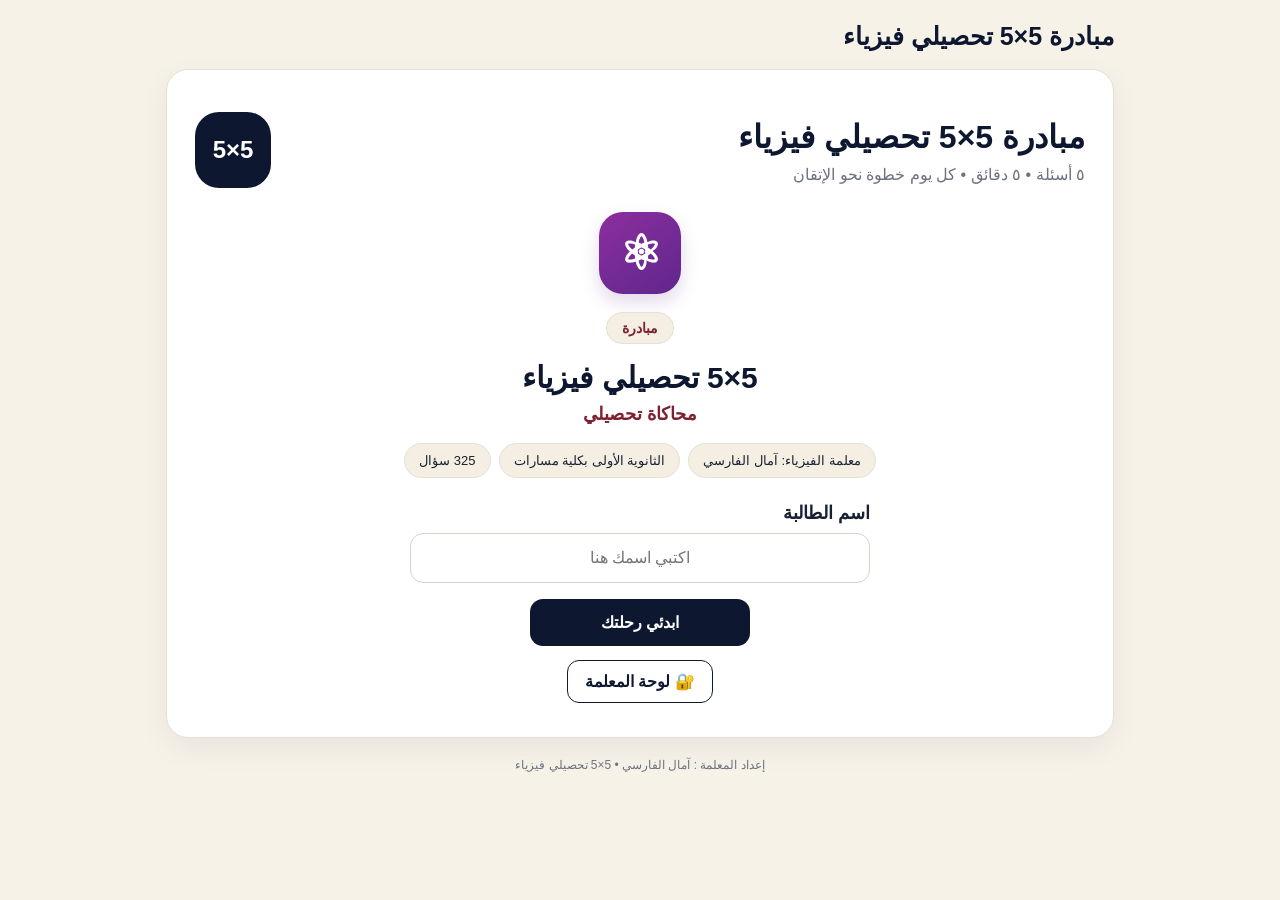
==== commit 98258d2a: "Add files via upload استبدال الملف القديم بالنسخة الجديدة المعتمدة من مبادرة 5×5 تحصيلي فيزياء" ====
--- a/index.html
+++ b/index.html
@@ -10,7 +10,7 @@
 .twrap{overflow-x:auto}.ttab{width:100%;border-collapse:collapse;font-size:15px}.ttab th,.ttab td{padding:9px 8px;border-bottom:1px solid #e3e8f0;text-align:right}
 .tnote{font-size:13px;color:#667;margin-top:10px;line-height:1.7}
 </style></head><body><div class="wrap"><div class="top"><div class="brand">مبادرة 5×5 تحصيلي فيزياء</div><div class="mini" id="studentMini"></div></div>
-<section id="home" class="card hero"><div class="homeTop"><div class="homeTitle"><h1>مبادرة 5×5 تحصيلي فيزياء</h1><p class="slogan">٥ أسئلة • ٥ دقائق • كل يوم خطوة نحو الإتقان</p></div><div class="mark">5×5</div></div><div class="logo">⚛</div><div class="initiative">مبادرة</div><h1>5×5 تحصيلي فيزياء</h1><p class="heroSub">محاكاة تحصيلي</p><div class="pillrow"><span class="pill">معلمة الفيزياء: آمال الفارسي</span><span class="pill">الثانوية الأولى بكلية مسارات</span><span class="pill">215 سؤال</span></div><div style="text-align:right;max-width:460px;margin:24px auto 0"><label for="name" style="display:block;font-weight:900;margin-bottom:9px;font-size:18px">اسم الطالبة</label><input id="name" class="input" placeholder="اكتبي اسمك هنا" autocomplete="off"></div><div style="margin-top:16px"><button class="primary" id="start" style="min-width:220px">ابدئي رحلتك</button></div><div style="margin-top:14px"><button class="secondary" id="teacherBtn">🔐 لوحة المعلمة</button></div></section>
+<section id="home" class="card hero"><div class="homeTop"><div class="homeTitle"><h1>مبادرة 5×5 تحصيلي فيزياء</h1><p class="slogan">٥ أسئلة • ٥ دقائق • كل يوم خطوة نحو الإتقان</p></div><div class="mark">5×5</div></div><div class="logo">⚛</div><div class="initiative">مبادرة</div><h1>5×5 تحصيلي فيزياء</h1><p class="heroSub">محاكاة تحصيلي</p><div class="pillrow"><span class="pill">معلمة الفيزياء: آمال الفارسي</span><span class="pill">الثانوية الأولى بكلية مسارات</span><span class="pill">325 سؤال</span></div><div style="text-align:right;max-width:460px;margin:24px auto 0"><label for="name" style="display:block;font-weight:900;margin-bottom:9px;font-size:18px">اسم الطالبة</label><input id="name" class="input" placeholder="اكتبي اسمك هنا" autocomplete="off"></div><div style="margin-top:16px"><button class="primary" id="start" style="min-width:220px">ابدئي رحلتك</button></div><div style="margin-top:14px"><button class="secondary" id="teacherBtn">🔐 لوحة المعلمة</button></div></section>
 <section id="fields" class="hidden"><div class="card"><h2>اختاري المجال</h2><p class="mini">كل مجال يتكوّن من عدة مراحل، وكل مرحلة 5 أسئلة.</p><div id="fieldGrid" class="grid"></div></div></section>
 <section id="stages" class="hidden"><div class="card"><button class="secondary" onclick="showFields()">← المجالات</button><h2 id="fieldTitle" style="margin-top:16px"></h2><p id="fieldSub" class="mini"></p><div id="stageGrid" class="stagegrid"></div></div></section>
 <section id="quiz" class="hidden"><div class="card"><div class="qhead"><span id="stageLabel" class="qnum"></span><span id="count" class="mini"></span></div><div class="bar"><i id="bar"></i></div><div id="question" class="question"></div><div id="qimg" class="qimg"></div><div id="opts" class="opts"></div><div id="feedback" class="feedback hidden"></div><div class="nav"><button class="secondary" id="quit">المراحل</button><button class="primary" id="next" disabled>التالي</button></div></div></section>
@@ -18,7 +18,7 @@
 <section id="teacher" class="hidden"><div class="card"><button class="secondary" id="tBack">← الرئيسية</button><h2 style="margin-top:16px">لوحة المعلمة</h2><div id="tBody"></div></div></section>
 <div class="footer">إعداد المعلمة : آمال الفارسي • 5×5 تحصيلي فيزياء</div></div>
 <script>
-const DATA=[{"id": "f1", "number": 1, "title": "ميكانيكا (الزخم وحفظه)", "subtitle": "فيزياء ٢ • 3 مراحل", "stages": [{"number": 1, "questions": [{"text": "النظام الذي لا يكتسب كتلة ولا يفقدها يسمى النظام ...", "options": ["المغلق", "مرن", "غير مرن", "المعزول"], "answer": 0, "explanation": "النظام المغلق: نظام لا يكتسب كتلة ولا يفقدها. أما النظام المعزول فهو النظام الذي محصلة القوى الخارجية المؤثرة عليه تساوي صفرًا."}, {"text": "تصادمت سيارتان، وكانت سرعتاهما قبل التصادم 9.4 m/s و 5 m/s وأصبحت سرعتاهما بعد التصادم 9.11 m/s. إن نوع التصادم ....", "options": ["مرن", "فوق مرن", "عديم المرونة", "شبه مرن"], "answer": 1, "explanation": "أنواع التصادمات: فوق مرن KEf > KEi ، مرن KEf = KEi ، عديم المرونة KEf < KEi."}, {"text": "يمكن إعادة كتابة قانون نيوتن الثاني F = ma ليصبح ...", "options": ["Δt = F·m·a", "a = mFΔv", "FΔt = mΔv", "F = mΔv"], "answer": 2, "explanation": "F = ma ، a = Δv/Δt ، F = m·Δv/Δt ، إذن FΔt = mΔv."}, {"text": "سيارة كتلتها 1500 kg، وتؤثر عليها المكابح بقوة مقدارها 800 N وتحدث دفعًا مقداره 56000 N·s، ما الزمن اللازم لتوقف السيارة؟", "options": ["1.42 × 10² s", "10500 s", "44.8 × 10⁶ s", "70 s"], "answer": 3, "explanation": "الدفع I = F × t ، إذن t = I/F = 56000/800 = 70 s."}, {"text": "سيارة كتلتها 1000 kg، تتحرك من السكون إلى أن تصل إلى سرعة مقدارها 80 m/s. كم مقدار الدفع المؤثر عليها بوحدة N·s؟", "options": ["80000", "12.5", "125", "8000"], "answer": 0, "explanation": "I = ΔP = mv_f − mv_i = 1000×80 − (1000×0) = 80000 N·s."}]}, {"number": 2, "questions": [{"text": "المساحة تحت منحنى (القوة – الزمن) تمثل مقدار ...", "options": ["الزمن", "الدفع", "القوة", "التسارع"], "answer": 1, "explanation": "المساحة تحت منحنى (القوة – الزمن) تساوي الدفع. إذا كانت القوة ثابتة يُحسب الدفع من F×t، وإذا كانت متغيرة يُحسب من المساحة تحت المنحنى."}, {"text": "تعتبر الوسائد الهوائية من أنظمة السلامة التي تزود بها السيارات الحديثة. أي العبارات التالية لا ينطبق على عمل الوسائد الهوائية؟", "options": ["تزيد الزمن اللازم لإحداث الدفع", "توفر الدفع اللازم", "تزيد القوة المطلوبة لإحداث الدفع", "توزع القوة على مساحة أكبر"], "answer": 2, "explanation": "من تطبيقات كمية الدفع الوسائد الهوائية، حيث تعمل على: 1- توفير الدفع المطلوب. 2- تقليل القوة الناتجة عن طريق زيادة زمن تأثيرها. 3- توزيع القوة على مساحة أكبر مما يقلل احتمال حدوث الإصابات."}, {"text": "دراجة هوائية كتلتها 50 kg وزخمها 250 kg·m/s، إن سرعتها تساوي ...", "options": ["50 m/s", "0.25 m/s", "25 m/s", "5 m/s"], "answer": 3, "explanation": "P = mv ، إذن v = P/m = 250/50 = 5 m/s."}, {"text": "الزخم يتناسب طرديًا مع ....", "options": ["الكتلة والسرعة المتجهة", "الكثافة والوزن", "القوة والإزاحة", "القوة والمسافة"], "answer": 0, "explanation": "الزخم = حاصل ضرب كتلة الجسم في سرعته المتجهة P = mv، ويقاس بوحدة kg·m/s. ومن القانون يتضح أن زخم أي جسم يتناسب طرديًا مع كتلته وسرعته المتجهة."}, {"text": "إذا تضاعفت سرعة جسم فإن زخمه ...", "options": ["ينقص للربع", "يتضاعف", "يزداد أربع مرات", "ينقص للنصف"], "answer": 1, "explanation": "الزخم = حاصل ضرب كتلة الجسم في سرعته المتجهة P = mv، ويقاس بوحدة kg·m/s. ومن القانون يتضح أن زخم أي جسم يتناسب طرديًا مع كتلته وسرعته المتجهة."}]}, {"number": 3, "questions": [{"text": "في الشكل كرة تسير بسرعة ثابتة من A حتى B، ثم تنزلق في منحدر قاعه C، ثم ترتفع حتى تتوقف لحظيًا عند D. في أي نقطة تمتلك الكرة زخمًا أكبر؟", "options": ["A", "B", "C", "D"], "answer": 2, "explanation": "السرعة ثابتة بين A و B فالزخم ثابت. وعندما تنزلق في المنحدر نحو قاعه C تزداد سرعتها ويزداد زخمها. وعندما ترتفع وتتوقف لحظيًا عند D تكون سرعتها صفرًا وزخمها صفرًا. إذن أكبر زخم عند C.", "img": "[data-uri]"}, {"text": "يكون الزخم في النظام محفوظًا عندما ...", "options": ["لا يحدث للكتلة اكتساب أو فقد", "تكون القوى المؤثرة في النظام داخلية", "يكون النظام مغلقًا", "يكون النظام مغلقًا ومعزولًا"], "answer": 3, "explanation": "شرطا حفظ الزخم أن يكون النظام: 1- مغلقًا (لا يفقد كتلة ولا يكتسبها). 2- معزولًا (محصلة القوى الخارجية المؤثرة عليه تساوي الصفر)."}, {"text": "سيارتان لهما نفس الكتلة، السيارة الأولى تتحرك نحو الشرق والثانية ساكنة. فإذا تصادمتا والتحمتا ثم اتجهتا نحو الشرق فإن سرعتهما بعد التصادم تساوي ...", "options": ["½ v₁", "v₁", "2v₁", "¼ v₁"], "answer": 0, "explanation": "التصادم في بعد واحد: m·v₁ = (m + m)·v ومنها v = ½ v₁."}, {"text": "ما زخم سيارة كتلتها 1000 kg تتحرك بسرعة 20 m/s؟", "options": ["20 kg·m/s", "2 × 10⁴ kg·m/s", "50 kg·m/s", "2 × 10³ kg·m/s"], "answer": 1, "explanation": "الزخم P = m·v = 1000 × 20 = 20000 = 2 × 10⁴ kg·m/s."}, {"text": "عربتان كتلة كل منهما 2 kg؛ الأولى تتحرك بسرعة 6 m/s والثانية ساكنة، تصادمتا والتحمتا معًا. ما سرعتهما بعد التصادم؟", "options": ["12 m/s", "1.5 m/s", "3 m/s", "6 m/s"], "answer": 2, "explanation": "بحفظ الزخم: m·v = (m + m)·v′ أي 2×6 = 4×v′ ومنها v′ = 3 m/s."}]}]}, {"id": "f2", "number": 2, "title": "ميكانيكا (حالات المادة)", "subtitle": "فيزياء ٣-١ • 9 مراحل", "stages": [{"number": 1, "questions": [{"text": "جسم كتلته 5 kg ومساحة قاعدته 2 m²، إن الضغط الذي يؤثر به على سطح موضوع عليه ... (g = 10 m/s²)", "options": ["500 Pa", "100 Pa", "1000 Pa", "25 Pa"], "answer": 3, "explanation": "P = F/A = mg/A = (5×10)/2 = 25 Pa."}, {"text": "كم الضغط بوحدة N/m² على قطعة خشبية أبعادها 50 cm × 50 cm الناتج من وقوف أحمد عليها وكتلته 50 kg؟", "options": ["2000", "500", "1500", "25000"], "answer": 0, "explanation": "P = F/A = mg/A = (50×10)/(0.5×0.5) = 2000 N/m²."}, {"text": "وحدة الباسكال تعادل ...", "options": ["N²/m²", "N/m²", "N/m", "N²/m"], "answer": 1, "explanation": "الباسكال وحدة قياس الضغط: P = F/A = N/m²، وكل 1 kPa = 10³ Pa."}, {"text": "إذا كان أقصى ضغط تتحمله أرضية غرفة (9.8 × 10³) Pa لكل 1 m² فإن أقصى وزن يمكن أن تتحمله هذه المساحة ...", "options": ["9.8 N", "10³ N", "9.8 × 10³ N", "9.8 × 10⁶ N"], "answer": 2, "explanation": "من قانون الضغط P = F/A: F = P × A = 9.8×10³ × 1 = 9.8×10³ N. الضغط يتناسب طرديًا مع القوة وعكسيًا مع المساحة."}, {"text": "ضغط المائع يتناسب ...", "options": ["عكسيًا مع الكثافة", "طرديًا مع الحجم", "عكسيًا مع درجة الحرارة", "طرديًا مع الكتلة"], "answer": 3, "explanation": "P = F/A = mg/A ومنها نجد أن الضغط يتناسب طرديًا مع الكتلة."}]}, {"number": 2, "questions": [{"text": "حتى لا تنغرس إطارات السيارة في الرمال يجب ...", "options": ["زيادة عرضها", "زيادة كتلتها", "زيادة محيطها", "زيادة وزنها"], "answer": 0, "explanation": "لا تنغرس الإطارات في الرمال إذا قل ضغطها بزيادة مساحة سطحها الملامس للرمال. الضغط يتناسب عكسيًا مع المساحة P ∝ 1/A."}, {"text": "رفع رياضي إحدى قدميه ووقف على الأخرى، فإن ...", "options": ["الوزن يزيد والضغط لا يزيد", "الوزن لا يزيد والضغط يزيد", "الوزن والضغط يزدادان", "الوزن والضغط لا يزدادان"], "answer": 1, "explanation": "وزن الجسم لا يتغير بينما يزداد الضغط لأن المساحة التي يتوزع عليها وزن الرياضي قلّت. الضغط يتناسب عكسيًا مع المساحة P ∝ 1/A."}, {"text": "عند تسخين وعاء مملوء بالماء فإن ...", "options": ["الجزيئات الأبرد ترتفع لأن كثافتها أصغر", "الجزيئات الأسخن ترتفع لأن كثافتها أكبر", "الجزيئات الأسخن ترتفع لأن كثافتها أصغر", "الجزيئات الأبرد ترتفع لأن كثافتها أكبر"], "answer": 2, "explanation": "التمدد الحراري خاصية للمواد في جميع حالاتها، فعند التسخين تتمدد المادة فتصبح أقل كثافة. فالماء الأبرد ذو الكثافة الأكبر يهبط إلى أسفل حيث يسخن وتقل كثافته ثم يُدفع إلى أعلى. تتناسب كثافة جزيئات المادة عكسيًا مع درجة حرارتها."}, {"text": "أصغر حجم وأكبر كثافة للماء عند درجة حرارة ...", "options": ["0°C", "2°C", "3°C", "4°C"], "answer": 3, "explanation": "أصغر حجم وأكبر كثافة للماء عند 4°C. المادة تتمدد بارتفاع درجة حرارتها لكن الماء يتقلص بين 0°C و 4°C، وهذا يلعب دورًا مهمًا في الحفاظ على الحياة البيئية في الأماكن التي تتجمد فيها المياه."}, {"text": "معظم مكونات النجوم والمجرات تكون في حالة ...", "options": ["بلازما", "جامدة", "غازية", "سائلة"], "answer": 0, "explanation": "البلازما حالة يكون فيها المائع شبه غاز ويتكون من إلكترونات سالبة وأيونات موجبة، كما في النجوم والمجرات وإضاءة النيون ومصابيح الفلورسنت."}]}, {"number": 3, "questions": [{"text": "قوى التجاذب التي تؤثر بها الجزيئات المتماثلة بعضها في بعض تمثل ...", "options": ["قوى الاحتكاك", "قوى التماسك", "قوى التلاصق", "قوى الطفو"], "answer": 1, "explanation": "القوى داخل السوائل: قوى التماسك (تجاذب بين جزيئات متماثلة) ينتج عنها التوتر السطحي (مثل وقوف الحشرات على سطح الماء) واللزوجة (مقياس الاحتكاك الداخلي للسائل). وقوى التلاصق (تجاذب بين جزيئات مختلفة) ينتج عنها الخاصية الشعرية (مثل امتصاص الملابس للماء وارتفاع الماء في جذور النبات وارتفاع الوقود في فتيلة القنديل)."}, {"text": "الخاصية التي تسمح للحشرات بالوقوف على سطح الماء تسمى ...", "options": ["التماسك والتلاصق", "الميوعة", "التوتر السطحي", "اللزوجة"], "answer": 2, "explanation": "القوى داخل السوائل: قوى التماسك (تجاذب بين جزيئات متماثلة) ينتج عنها التوتر السطحي (مثل وقوف الحشرات على سطح الماء) واللزوجة (مقياس الاحتكاك الداخلي للسائل). وقوى التلاصق (تجاذب بين جزيئات مختلفة) ينتج عنها الخاصية الشعرية (مثل امتصاص الملابس للماء وارتفاع الماء في جذور النبات وارتفاع الوقود في فتيلة القنديل)."}, {"text": "مقياس مقاومة السائل للتدفق والانسياب ...", "options": ["التماسك والتلاصق", "الميوعة", "التوتر السطحي", "اللزوجة"], "answer": 3, "explanation": "القوى داخل السوائل: قوى التماسك (تجاذب بين جزيئات متماثلة) ينتج عنها التوتر السطحي (مثل وقوف الحشرات على سطح الماء) واللزوجة (مقياس الاحتكاك الداخلي للسائل). وقوى التلاصق (تجاذب بين جزيئات مختلفة) ينتج عنها الخاصية الشعرية (مثل امتصاص الملابس للماء وارتفاع الماء في جذور النبات وارتفاع الوقود في فتيلة القنديل)."}, {"text": "امتصاص مناديل التجفيف للماء عند وضعها على يد مبللة ناتج من ...", "options": ["الخاصية الشعرية", "مبدأ باسكال", "التوتر السطحي", "الجاذبية الأرضية"], "answer": 0, "explanation": "القوى داخل السوائل: قوى التماسك (تجاذب بين جزيئات متماثلة) ينتج عنها التوتر السطحي (مثل وقوف الحشرات على سطح الماء) واللزوجة (مقياس الاحتكاك الداخلي للسائل). وقوى التلاصق (تجاذب بين جزيئات مختلفة) ينتج عنها الخاصية الشعرية (مثل امتصاص الملابس للماء وارتفاع الماء في جذور النبات وارتفاع الوقود في فتيلة القنديل)."}, {"text": "في الشكل، عند وضع الأنابيب عند مستوى واحد من سطح الماء، أي الأنابيب يرتفع فيه السائل أكثر؟", "options": ["1", "2", "3", "4"], "answer": 2, "explanation": "ترتفع السوائل في الأنابيب الضيقة أكثر من ارتفاعها في الأنابيب الأكثر اتساعًا.", "img": "[data-uri]"}]}, {"number": 4, "questions": [{"text": "يتكور سطح الزئبق لأن قوى التلاصق ...", "options": ["أكبر من قوى التماسك", "ليس لها علاقة", "أصغر من قوى التماسك", "تساوي قوى التماسك"], "answer": 2, "explanation": "يتكور سطح السائل إذا كانت قوى التماسك بين جزيئاته أكبر من قوى التلاصق."}, {"text": "مبدأ باسكال ينطبق على ...", "options": ["المعادن", "السوائل فقط", "الغازات فقط", "الموائع"], "answer": 3, "explanation": "ينص مبدأ باسكال على أن أي تغير في الضغط المؤثر عند أي نقطة في المائع المحصور ينتقل إلى نقاط المائع كلها بالتساوي. من تطبيقاته: المكبس الهيدروليكي والرافعة الهيدروليكية وكرسي طبيب الأسنان. والمائع هو كل مادة لها خاصية الجريان والانتشار وليس لها شكل محدد، ويشمل الغازات والسوائل."}, {"text": "المكبس الهيدروليكي يعتمد على مبدأ ...", "options": ["باسكال", "أرخميدس", "برنولي", "بويل"], "answer": 0, "explanation": "ينص مبدأ باسكال على أن أي تغير في الضغط المؤثر عند أي نقطة في المائع المحصور ينتقل إلى نقاط المائع كلها بالتساوي. من تطبيقاته: المكبس الهيدروليكي والرافعة الهيدروليكية وكرسي طبيب الأسنان."}, {"text": "أي التالي لا يؤثر في ضغط سائل على جسم؟", "options": ["تسارع الجاذبية الأرضية", "الحرارة النوعية للسائل", "عمق الجسم في السائل", "كثافة السائل"], "answer": 1, "explanation": "يتناسب ضغط المائع على الجسم طرديًا مع كثافة المائع وعمق الجسم وتسارع الجاذبية: P = ρhg."}, {"text": "في الشكل بركة مملوءة بماء كثافته 1000 kg/m³. كم الضغط عند النقطة A؟ (g = 10 m/s²)", "options": ["5 × 10³ Pa", "50 × 10³ Pa", "9.8 × 10³ Pa", "98 × 10³ Pa"], "answer": 1, "explanation": "P = ρhg = 1000 × 5 × 10 = 50000 = 50 × 10³ Pa.", "img": "[data-uri]"}]}, {"number": 5, "questions": [{"text": "في الشكل، الضغط عند النقطة A .......... الضغط عند النقطة B.", "options": ["ضعف", "نصف", "ربع", "يساوي"], "answer": 3, "explanation": "جميع النقاط التي تقع في مستوى أفقي واحد في باطن سائل ساكن لها قيمة الضغط نفسها.", "img": "[data-uri]"}, {"text": "استطاع طالب بسهولة تحريك صندوق مغمور بالماء لأن الصندوق ...", "options": ["نقص وزنه ولم تتغير كتلته", "زاد وزنه ونقصت كتلته", "نقص وزنه ونقصت كتلته", "زاد وزنه ولم تتغير كتلته"], "answer": 0, "explanation": "مبدأ أرخميدس: الجسم المغمور في مائع يتأثر بقوة رأسية إلى أعلى تساوي وزن المائع المزاح. قوة الطفو هي هذه القوة، والوزن الظاهري للجسم في السائل أقل من وزنه في الهواء: F الظاهري = Fg − F الطفو، بينما تبقى الكتلة ثابتة ولا تتغير بتغير المكان."}, {"text": "انغمار جسم في مائع بسبب أن وزنه ...", "options": ["يساوي صفرًا", "أكبر من قوة الطفو", "يساوي قوة الطفو", "أصغر من قوة الطفو"], "answer": 1, "explanation": "حالات الجسم في السائل: يطفو إذا كانت F الطفو > Fg، ويعلق إذا كانت F الطفو = Fg، ويغوص إذا كانت F الطفو < Fg."}, {"text": "أي السوائل التالية لها أقل كثافة؟", "options": ["1", "2", "3", "4"], "answer": 0, "explanation": "عندما تكون F الطفو < Fg يغوص الجسم ويزداد عمقه كلما قلّت كثافة المائع، لأن F الطفو = ρ المائع · v · g. العلاقة طردية بين قوة الطفو وكثافة المائع.", "img": "[data-uri]"}, {"text": "عندما تزداد سرعة المائع فإن ضغطه ...", "options": ["لا يتغير", "يساوي صفرًا", "يزداد", "ينقص"], "answer": 3, "explanation": "مبدأ برنولي: عندما تزداد سرعة المائع ينقص ضغطه، ويُطبق هذا المبدأ على المائع المتدفق بانتظام. أما إذا تحركت خطوط الانسياب حركة ملتفة كالدوامة فالمائع مضطرب ولا يُطبق عليه مبدأ برنولي. مبدأ برنولي يطبق على الموائع المتحركة بينما مبدأ باسكال يطبق على الموائع الساكنة."}]}, {"number": 6, "questions": [{"text": "مبدأ برنولي يُطبق على المائع ....", "options": ["المتدفق بانتظام", "المضطرب", "الساكن", "المتدفق بغير انتظام"], "answer": 0, "explanation": "مبدأ برنولي: عندما تزداد سرعة المائع ينقص ضغطه، ويُطبق هذا المبدأ على المائع المتدفق بانتظام. أما إذا تحركت خطوط الانسياب حركة ملتفة كالدوامة فالمائع مضطرب ولا يُطبق عليه مبدأ برنولي. مبدأ برنولي يطبق على الموائع المتحركة بينما مبدأ باسكال يطبق على الموائع الساكنة."}, {"text": "في الشكل، عند أي نقطة تكون سرعة تدفق الماء أكبر؟", "options": ["النقطة 1", "النقطة 2", "النقطة 3", "النقطة 4"], "answer": 0, "explanation": "كلما نقصت مساحة تدفق المائع زادت سرعته ونقص ضغطه.", "img": "[data-uri]"}, {"text": "مرذاذ العطر تطبيق على مبدأ ...", "options": ["أرخميدس", "هايزنبرج", "برنولي", "باسكال"], "answer": 2, "explanation": "من التطبيقات على مبدأ برنولي: مرذاذ العطر، والمازج في محرك الجازولين، ومرش الطلاء."}, {"text": "تُترك مسافة بين كل قضيبين متجاورين من قضبان السكك الحديدية ...", "options": ["للسماح بتبريد القضبان", "للسماح بتقلص القضبان", "لنقصان سماكة القضبان", "للسماح بتمدد القضبان"], "answer": 3, "explanation": "يترك المهندسون فجوات (مسافات بين أجزاء الجسور الخرسانية والفولاذية وقضبان السكك الحديدية) للسماح بتمدد أجزائها في أيام الصيف فلا تتقوس أو تتحطم."}, {"text": "وحدة قياس ثابت الغازات العام (R) هي:", "options": ["Pa·m³/mol·K", "Pa·K³/mol·kg", "Pa·m/K", "Pa·m/mol·K³"], "answer": 0, "explanation": "PV = nRT ومنها R = PV/(nT) = Pa·m³/(mol·K)."}]}, {"number": 7, "questions": [{"text": "غاز حجمه 0.1 m³ وضغطه 400 Pa. ما حجم هذا الغاز إذا تضاعف ضغطه؟", "options": ["0.005 m³", "0.050 m³", "0.025 m³", "0.010 m³"], "answer": 1, "explanation": "من قانون بويل P₁V₁ = P₂V₂: V₂ = (P₁V₁)/P₂ = (400×0.1)/(2×400) = 40/800 = 0.05 m³."}, {"text": "العلاقة الرياضية PV = nRT تمثل:", "options": ["قانون شارل", "القانون العام للغازات", "قانون الغاز المثالي", "قانون بويل"], "answer": 2, "explanation": "قانون الغاز المثالي بصيغتيه: PV = NkT (k ثابت بولتزمان) و PV = nRT (R ثابت الغازات العام ووحدته Pa·m³/mol·K). قانون بويل: P₁V₁ = P₂V₂ ، قانون شارل: V₁/T₁ = V₂/T₂ ، القانون العام للغازات: P₁V₁/T₁ = P₂V₂/T₂."}, {"text": "تُصنع رؤوس الفؤوس مدببة ل ............ الضغط المؤثر بها على الأرض:", "options": ["ليقل", "ليبقى ثابتًا", "لا يمكن التنبؤ", "ليزداد"], "answer": 3, "explanation": "P = F/A ، يتناسب الضغط عكسيًا مع المساحة؛ فتقليل المساحة بالتدبيب يزيد الضغط."}, {"text": "مستوى السائل داخل أنبوب شعري مملوء بالزئبق بالمقارنة مع مستوى الوعاء الذي يحويه:", "options": ["يرتفع", "ينخفض", "يبقى ثابتًا", "كل ما سبق"], "answer": 1, "explanation": "لأن قوى التماسك بين جزيئات الزئبق أكبر من قوى التلاصق بين جزيئات الزئبق وجزيئات الوعاء والأنبوب."}, {"text": "تسبح بطة وزنها الحقيقي 40 N في بركة ماء، فما وزنها الظاهري وقوة الطفو المؤثرة عليها؟", "options": ["الوزن الظاهري 40 N وقوة الطفو 40 N", "الوزن الظاهري 0 N وقوة الطفو 40 N", "الوزن الظاهري 40 N وقوة الطفو 0 N", "الوزن الظاهري 0 N وقوة الطفو 0 N"], "answer": 1, "explanation": "F الظاهري = Fg − F الطفو = 40 − 40 = 0 N."}]}, {"number": 8, "questions": [{"text": "ينغمر قالب بناء من الجرانيت حجمه 0.001 m³ في ماء كثافته 1000 kg/m³. فما مقدار قوة الطفو عليه؟", "options": ["9.8 m/s²", "98 m/s²", "9.8 N", "98 N"], "answer": 2, "explanation": "F الطفو = ρvg = 1000 × 0.001 × 9.8 = 9.8 N."}, {"text": "السفينة والغواصة والمنطاد يعتمد عملها على مبدأ ...", "options": ["نيوتن", "برنولي", "باسكال", "أرخميدس"], "answer": 3, "explanation": "مبدأ أرخميدس: الجسم المغمور في مائع يتأثر بقوة رأسية إلى أعلى تساوي وزن المائع المزاح. من تطبيقاته: السفن والغواصات البحرية والمنطاد وبعض الأسماك."}, {"text": "ما مقدار قوة الطفو لجسم كتلته 17 kg إذا أزاح 85 L من الماء العذب؟", "options": ["8.3 × 10² N", "1.7 × 10⁵ N", "8.3 × 10⁵ N", "1.7 × 10² N"], "answer": 0, "explanation": "F الطفو = ρVg = 1000 × (85 × 10⁻³) × 9.8 = 833 N ≈ 8.3 × 10² N."}, {"text": "في الأنبوب المبيّن في الشكل (يضيق من الموضع 1 إلى الموضع 2)، أي مما يلي صحيح؟ حيث P ضغط السائل و v سرعة السائل.", "options": ["v₁ < v₂", "v₁ > v₂", "v₁ = v₂", "P₂ > P₁"], "answer": 0, "explanation": "حسب مبدأ برنولي عندما يقل الضغط تزداد السرعة. وكلما نقصت مساحة تدفق المائع زادت سرعته ونقص ضغطه (الموائع هنا متحركة: سريان للمائع وسرعة تدفق).", "img": "[data-uri]"}, {"text": "إذا كان المكبس الثاني في الرسم يؤثر بقوة مقدارها 41000 N (والقوة المؤثرة على المكبس الأول 200 N)، فما مساحة المكبس الثاني علمًا أن مساحة المكبس الأول 54 cm²؟", "options": ["0.0049 m²", "0.026 m²", "1.1 m²", "0.01 m²"], "answer": 2, "explanation": "من تطبيق مبدأ باسكال P₁ = P₂ أي F₁/A₁ = F₂/A₂: A₂ = (F₂ × A₁)/F₁ = (41000 × 54×10⁻⁴)/200 = 1.1 m²."}]}, {"number": 9, "questions": [{"text": "ضغط الماء النقي على عمق 100 m (علمًا بأن g = 9.8 m/s² و ρ الماء = 1000 kg/m³) يساوي:", "options": ["9800 Pa", "9.8 kPa", "98 kPa", "980 kPa"], "answer": 3, "explanation": "P = ρhg = 1000 × 100 × 9.8 = 980 × 10³ Pa = 980 kPa."}, {"text": "وقف خالد الذي كتلته 80 kg على طرف المكبس الهيدروليكي الكبير، ووقف أحمد الذي كتلته 40 kg على الطرف الصغير. فما نسبة مساحة المكبس الكبير إلى مساحة المكبس الصغير عند حدوث اتزان بينهما؟", "options": ["2", "0.5", "1", "1.5"], "answer": 0, "explanation": "من تطبيق مبدأ باسكال P₁ = P₂ أي F₁/A₁ = F₂/A₂: A₂/A₁ = F₂/F₁ = (80×9.8)/(40×9.8) = 2. (النسبة ليس لها وحدة قياس.)"}, {"text": "ما مقدار معامل التمدد الحجمي لمادة معامل التمدد الطولي لها 1.5 × 10⁻⁵ °C⁻¹؟", "options": ["1.5 × 10⁻⁵ °C⁻¹", "4.5 × 10⁻⁵ °C⁻¹", "4.5 °C⁻¹", "3 °C⁻¹"], "answer": 1, "explanation": "β = 3α = 3 × 1.5 × 10⁻⁵ = 4.5 × 10⁻⁵ °C⁻¹. وحدة معامل التمدد الطولي والحجمي هي 1/°C = °C⁻¹."}, {"text": "قضيبان طول الأول ضعف طول الثاني، إذا تعرضا لنفس التغير في درجة الحرارة فإن:", "options": ["تمدد الأول نصف تمدد الثاني", "لهما نفس التمدد", "تمدد الأول ضعف تمدد الثاني", "تمدد الأول ربع تمدد الثاني"], "answer": 2, "explanation": "يتناسب التمدد (التغير في طول المادة الصلبة) طرديًا مع كل من التغير في درجة الحرارة وطول المادة الصلبة: α = ΔL/(L₁ΔT)."}, {"text": "شريحة ثنائية المعدن تُستخدم في تنظيم الحرارة ويطلق عليها (الثرموستات):", "options": ["الدايود", "عداد جايجر", "مقياس الحرارة", "المزدوج الحراري"], "answer": 3, "explanation": "يتكون المزدوج الحراري من شريحتين من فلزين مختلفين ملحومتين معًا، فعند تسخينهما يتمدد النحاس أكثر من الحديد فينحني الشريط بحيث يكون النحاس على السطح الخارجي للمنحنى، وعندما يبرد ينحني في الاتجاه المعاكس."}]}]}, {"id": "f3", "number": 3, "title": "علم الفيزياء", "subtitle": "فيزياء ١ • 7 مراحل", "stages": [{"number": 1, "questions": [{"text": "أي الكميات التالية كمية متجهة؟", "options": ["سقوط حجر رأسيًا لأسفل بسرعة 9 m/s", "دفع عربة بقوة مقدارها 70 N", "قطع مسافة قدرها 800 m", "سيارة تسير بسرعة 30 km/h"], "answer": 0, "explanation": "الكمية المتجهة: كمية فيزيائية تحدد بالمقدار والاتجاه، ومن أمثلتها الإزاحة والقوة وشدة المجال. الكمية القياسية: كمية فيزيائية تحدد بالمقدار فقط، ومن أمثلتها المسافة والزمن والكتلة ودرجة الحرارة. (الدفع من أنواع القوة.)"}, {"text": "المسافة بين مدينتي الطائف وجدة 180 km. كم تكون هذه المسافة بالأمتار؟", "options": ["1800", "180 × 10³", "180 × 10⁴", "180 × 10⁶"], "answer": 1, "explanation": "1 km = 10³ m، إذن 180 km = 180 × 10³ m."}, {"text": "أي صيغ العلاقات التالية تكافئ العلاقة T = VS/m² ؟", "options": ["m² = T·V·S", "m² = T/(V·S)", "m = √(V·S/T)", "m = √(T/(V·S))"], "answer": 2, "explanation": "عند البحث عن الصيغ المتكافئة يجب ملاحظة العلاقات الطردية والعكسية بين الكميات الفيزيائية: T = VS/m² ومنها m² = VS/T ثم m = √(VS/T)."}, {"text": "سفينة شحن حجمها 300 m³ تسير بسرعة 30 km/h باتجاه الشمال الشرقي، حاملة 4 سيارات متشابهة الكتلة، كتلة السيارة الواحدة 1500 kg، وتتعرض السفينة لقوة إعاقة من الهواء مقدارها 3 × 10³ N. أي الكميات الواردة في النص السابق تعتبر كمية متجهة؟", "options": ["قوة الإعاقة والكتلة", "الكتلة والحجم", "الحجم والسرعة", "السرعة وقوة الإعاقة"], "answer": 3, "explanation": "الكمية المتجهة: كمية فيزيائية تحدد بالمقدار والاتجاه، ومن أمثلتها الإزاحة والقوة وشدة المجال. الكمية القياسية: كمية فيزيائية تحدد بالمقدار فقط، ومن أمثلتها المسافة والزمن والكتلة ودرجة الحرارة."}, {"text": "أي الوحدات التالية هي وحدة لكمية أساسية حسب النظام الدولي؟", "options": ["الأمبير", "التسلا", "الفولت", "الأوم"], "answer": 0, "explanation": "أي وحدة قياس أخرى غير ما ورد في جدول الكميات الأساسية فهي وحدة قياس لكمية فيزيائية مشتقة. الأمبير هو وحدة التيار الكهربائي وهو كمية أساسية."}]}, {"number": 2, "questions": [{"text": "تعادل 0.003 F:", "options": ["3 dF", "3 mF", "3 kF", "3 MF"], "answer": 1, "explanation": "0.003 = 3/1000 = 3 × 10⁻³ ، أي 3 mF. (عليك التفريق بين F الفاراد و f الفيمتو.)"}, {"text": "إذا استمع سعد لإذاعة موجتها (4.5 MHz) فهذا يعني أن التردد بالهرتز يساوي:", "options": ["4.5 × 10³", "4.5 × 10⁴", "4.5 × 10⁶", "4.5 × 10⁹"], "answer": 2, "explanation": "للتحويل من MHz إلى Hz نضرب في 10⁶: 4.5 MHz = 4.5 × 10⁶ Hz."}, {"text": "إذا كان الطول كمية أساسية فإن المساحة كمية ...", "options": ["محايدة", "أساسية", "أصلية", "مشتقة"], "answer": 3, "explanation": "أي كمية غير الكميات السبع الأساسية في الجدول فهي كمية فيزيائية مشتقة، والمساحة = الطول × العرض."}, {"text": "الطريقة الشائعة لاختبار ضبط الجهاز تتم عن طريق:", "options": ["معايرة النقطتين", "تصفير الجهاز", "زاوية النظر", "معايرة النقطة"], "answer": 0, "explanation": "الطريقة الشائعة لاختبار الضبط في الجهاز تسمى معايرة النقطتين، وتتم أولًا بمعايرة صفر الجهاز ثم بمعايرته بحيث يعطي قيمة مضبوطة وصحيحة عندما يقيس كمية ذات قيمة معتمدة."}, {"text": "عبارة (الطاقة لا تفنى ولا تستحدث من العدم) تمثل ...", "options": ["استنتاجًا", "قانونًا", "فرضية", "نظرية"], "answer": 1, "explanation": "الفرضية: تفسير مؤقت لما تمت ملاحظته. النظرية: تفسير تم دعمه بعدة تجارب. القانون العلمي: يصف العلاقات في الطبيعة. الاستنتاج: الجواب الذي تقدمه التجربة ويتم من خلاله التأكد من الفرضية."}]}, {"number": 3, "questions": [{"text": "شرب أحمد 3 ديسيلتر حليب، هذا يعني أن الكمية التي شربها باللتر تساوي:", "options": ["3", "0.0003", "0.3", "0.003"], "answer": 2, "explanation": "للتحويل من ديسيلتر إلى لتر نقسم على 10: 3 dL = 0.3 L."}, {"text": "أي الكميات الفيزيائية التالية كمية قياسية؟", "options": ["التسارع اللحظي", "شدة المجال الكهربائي", "شدة المجال المغناطيسي", "الجهد الكهربائي"], "answer": 3, "explanation": "الكمية المتجهة: الإزاحة، القوة، التسارع، شدة المجال، العزم، الزخم، الدفع. الكمية القياسية: المسافة، الزمن، الكتلة، درجة الحرارة، الشغل، الطاقة، الجهد الكهربائي."}, {"text": "يتحرك خالد بسرعة 3 km/h باتجاه مسجد الحي فيقطع 550 m جنوبًا ثم يواصل المشي 200 m شرقًا حتى يصل إلى المسجد بعد 15 دقيقة. أي الكميات الواردة في النص السابق تعد كمية قياسية؟", "options": ["15 دقيقة", "3 km/h باتجاه المسجد", "550 m باتجاه الجنوب", "200 m باتجاه الشرق"], "answer": 0, "explanation": "الخيار A يعبر عن السرعة وهي متجهة، والخياران B وC يعبران عن الإزاحة وهي كمية متجهة، بينما الفترة الزمنية كمية قياسية."}, {"text": "إذا أعطيت المسافة بوحدة km والسرعة بوحدة m/s، فأي العمليات أدناه تعبر عن إيجاد الزمن بالثواني s؟", "options": ["ضرب المسافة في السرعة ثم ضرب الناتج في 1000", "قسمة المسافة على السرعة ثم ضرب الناتج في 1000", "قسمة المسافة على السرعة ثم قسمة الناتج على 1000", "ضرب المسافة في السرعة ثم قسمة الناتج على 1000"], "answer": 1, "explanation": "Δt = Δd/v ، وبما أن 1 km = 1000 m فنقسم المسافة على السرعة ثم نضرب الناتج في 1000 لنحصل على الزمن بالثواني."}, {"text": "وعاء ماء كتلته 600 g، إذا أصبحت كتلته بعد ملئه بالماء 900 g، فما كتلة الماء بالوعاء؟", "options": ["0.03 kg", "300 kg", "0.3 kg", "3 kg"], "answer": 2, "explanation": "900 − 600 = 300 g ، ثم 300 ÷ 1000 = 0.3 kg."}]}, {"number": 4, "questions": [{"text": "قاس يونس طول صفحة كتاب بمسطرة أقل تدريج فيها 1 mm، فإن دقة قياس يونس للمسطرة هي:", "options": ["±0.25 mm", "±2 mm", "±1 mm", "±0.5 mm"], "answer": 3, "explanation": "دقة القياس = أصغر تدريج ÷ 2 = 1 ÷ 2 = ±0.5 mm."}, {"text": "استخدم عالمان مختبر تقنية التاريخ بالكربون المشع لتحديد عمر رمحين خشبيين اكتشفاهما في الكهف نفسه، فوجد العالم A أن عمر الرمح الأول 2250 ± 40 سنة، ووجد العالم B أن عمر الرمح الثاني 2215 ± 50 سنة. أي الخيارات التالية صحيح؟", "options": ["قياس العالم A أكثر دقة من قياس العالم B", "قياس العالم A أقل دقة من قياس العالم B", "قياس العالم A أكثر ضبطًا من قياس العالم B", "قياس العالم A أقل ضبطًا من قياس العالم B"], "answer": 0, "explanation": "كلما كان هامش الخطأ أقل كان القياس أكثر دقة."}, {"text": "أي القيم أدناه تساوي 86.2 cm؟", "options": ["862 dm", "8.62 × 10⁻⁴ km", "8.62 m", "0.862 mm"], "answer": 1, "explanation": "1 km = 100000 cm، فعند التحويل من cm إلى km نقسم على 100000: 86.2 ÷ 10⁵ = 8.62 × 10⁻⁴ km."}, {"text": "النظام الدولي للوحدات يُرمز له بالرمز:", "options": ["Tr", "IQ", "SI", "MI"], "answer": 2, "explanation": "يُعد النظام الدولي للوحدات (SI) النظام الأوسع انتشارًا في جميع أنحاء العالم."}, {"text": "تفسير علمي لظاهرة بناءً على مشاهدات واستقصاءات مع مرور الزمن ...", "options": ["فرضية علمية", "حقيقة علمية", "قانون علمي", "نظرية علمية"], "answer": 3, "explanation": "الحقيقة العلمية ظاهرة يمكن أن تشاهد وتقاس، والنظرية العلمية هي التفسير العلمي لسبب حدوث الظاهرة، والقانون وصف حسابي أو مادي للظاهرة، والفرضية تفسير مؤقت لما تمت ملاحظته."}]}, {"number": 5, "questions": [{"text": "حسب قانون كبلر الثالث فإن الزمن الدوري T لكوكب يتناسب مع بعده r عن الشمس حسب العلاقة:", "options": ["T² ∝ r³", "T³ ∝ r²", "T³ ∝ 1/r²", "T² ∝ 1/r³"], "answer": 0, "explanation": "قانون كبلر الثالث: مربع الزمن الدوري يتناسب طرديًا مع مكعب متوسط البعد عن الشمس."}, {"text": "قيمة ثابت الجذب الكوني G = 6.67 × 10⁻¹¹ ، أما وحدة قياسه بالنظام الدولي للوحدات فهي:", "options": ["N·kg²/m²", "N·m²/kg²", "N/(kg²·m²)", "N·kg²·m²"], "answer": 1, "explanation": "من قانون الجذب العام F = G m₁m₂/r² ينتج G = F r²/(m₁m₂) ووحدته N·m²/kg²."}, {"text": "أي المدارات الموضحة في الشكل لا يمكن أن يكون مدارًا لكوكب حول الشمس؟", "options": ["A", "B", "C", "D"], "answer": 1, "explanation": "قانون كبلر الأول: تتحرك الكواكب في مدارات إهليجية وتكون الشمس في إحدى البؤرتين. لذلك لا يصح أن تكون الشمس في مركز مدار إهليجي مستطيل كما في المدار B.", "img": "[data-uri]"}, {"text": "كلما زاد نصف قطر مدار القمر الاصطناعي حول الأرض فإن زمنه الدوري:", "options": ["يزداد", "يقل", "يبقى ثابتًا", "لا شيء مما سبق"], "answer": 0, "explanation": "T = 2π√(r³/(G·mE)) أي T ∝ √(r³)، فيزداد الزمن الدوري بزيادة نصف قطر المدار."}, {"text": "العلاقة الرياضية (GM/r²) تمثل:", "options": ["المجال الجاذبي", "قوة التجاذب", "سرعة الدوران", "سرعة الإفلات"], "answer": 0, "explanation": "المجال الجاذبي تأثير محيط بجسم له كتلة، ويساوي ثابت الجذب الكوني مضروبًا في كتلة الجسم ومقسومًا على مربع البعد عن مركز الجسم، واتجاهه نحو مركز الكتلة."}]}, {"number": 6, "questions": [{"text": "إذا تضاعفت كتلة الأرض مع بقاء حجمها ثابتًا فإن تسارع الجاذبية:", "options": ["ينقص للربع", "يتضاعف", "لا يتغير", "ينقص للنصف"], "answer": 1, "explanation": "g = G·M/r² ، والعلاقة طردية بين g وكتلة الأرض، فإذا تضاعفت الكتلة تضاعف g."}, {"text": "خطوط المجال المرسومة حول الأرض والمتجهة نحو مركزها في الشكل تمثل:", "options": ["تغير درجة حرارة الأرض", "الضغط الجوي للأرض", "مجال الجاذبية الأرضية", "المجال المغناطيسي الأرضي"], "answer": 2, "explanation": "المجال الجاذبي للأرض تأثير محيط بالأرض يكون اتجاهه نحو مركزها."}, {"text": "جسم وزنه W وكتلته m عند سطح الأرض، فعند ارتفاعه كثيرًا عن سطح الأرض:", "options": ["يزداد W وتبقى m ثابتة", "يزداد كل من W و m", "يقل W وتزداد m", "يقل W وتبقى m ثابتة"], "answer": 3, "explanation": "الكتلة تبقى ثابتة بينما يتغير الوزن لتغير مقدار الجاذبية الأرضية؛ فكلما ارتفعنا عن سطح الأرض تقل الجاذبية الأرضية وبالتالي يقل الوزن."}, {"text": "ما مقدار تسارع الجاذبية الأرضية على ارتفاع 9.6 × 10⁶ m من مركز الأرض بوحدة m/s²، علمًا بأن نصف قطر الأرض 6.4 × 10⁶ m؟", "options": ["4/9 g", "3/2 g", "9/4 g", "⅓ g"], "answer": 0, "explanation": "a = g (r_E/r)² = g (6.4×10⁶ / 9.6×10⁶)² = (4/9) g."}, {"text": "الأقمار الصناعية التي تدور حول الأرض تكون في حالة:", "options": ["اتزان", "سقوط حر", "زيادة سرعة", "تقليل سرعة"], "answer": 1, "explanation": "القمر الصناعي آلة تُطلق في الفضاء وتدور حول الأرض، والقوة التي تُسبب مداراتها هي نفسها القوة التي تُسبب سقوط الأجسام لأسفل على الأرض: قوة الجاذبية."}]}, {"number": 7, "questions": [{"text": "حالة انعدام الوزن (الوزن الظاهري يساوي صفرًا) لرواد الفضاء ناتجة عن:", "options": ["يتحركون بسرعة ثابتة", "انعدام قوى الجاذبية عليهم", "لا تؤثر عليهم قوى تماس", "ليس لهم كتلة"], "answer": 2, "explanation": "انعدام الوزن هو الغياب التام أو شبه الكامل للإحساس بالوزن، ويحدث في حالة عدم وجود أي قوى تلامس مع الأشياء بما في ذلك جسم الإنسان. رواد محطة الفضاء الدولية لا يواجهون سوى الجاذبية الصغرى."}, {"text": "إذا زادت المسافة بين مركزي جسمين إلى الضعف فإن قوة التجاذب بينهما:", "options": ["تزداد إلى الضعف", "تقل إلى النصف", "تزداد أربعة أضعاف", "تقل إلى الربع"], "answer": 3, "explanation": "F = G m₁m₂/r² ، والعلاقة بين مربع المسافة وقوة الجاذبية علاقة عكسية؛ فإذا تضاعفت r صارت F ربع قيمتها."}, {"text": "أي الوحدات التالية تكافئ النيوتن (N) في وحدات النظام الدولي الأساسية؟", "options": ["kg·m/s²", "kg·m/s", "kg·m²/s²", "kg/(m·s)"], "answer": 0, "explanation": "من قانون نيوتن الثاني F = m·a ووحدته kg × (m/s²) = kg·m/s²."}, {"text": "إذا تضاعفت كتلة أحد جسمين متجاذبين مع ثبات الكتلة الأخرى والمسافة بينهما، فإن قوة التجاذب بينهما:", "options": ["تزداد أربع مرات", "تتضاعف", "تقل للنصف", "تبقى ثابتة"], "answer": 1, "explanation": "من قانون الجذب العام F = G m₁m₂/r² ؛ تتناسب القوة طرديًا مع حاصل ضرب الكتلتين."}, {"text": "ما قيمة 2500 mm بوحدة المتر؟", "options": ["0.25 m", "250 m", "2.5 m", "25 m"], "answer": 2, "explanation": "1 m = 1000 mm، إذن 2500 ÷ 1000 = 2.5 m."}]}]}, {"id": "f4", "number": 4, "title": "الطاقة والشغل والآلات البسيطة", "subtitle": "فيزياء ٢ • 9 مراحل", "stages": [{"number": 1, "questions": [{"text": "النظام الذي لا يكتسب كتلة ولا يفقدها هو النظام ...", "options": ["المرن", "المفتوح", "غير المرن", "المغلق"], "answer": 3, "explanation": "أنواع الأنظمة: مغلق (لا يكتسب كتلة ولا يفقدها) ومعزول (محصلة القوى الخارجية المؤثرة عليه تساوي صفرًا). وما لم تتوفر فيه صفات المغلق فهو مفتوح، وما لم تتوفر فيه صفات المعزول فهو غير معزول."}, {"text": "المساحة تحت منحنى (القوة – الزمن) تمثل مقدار ...", "options": ["الدفع", "الزمن", "القوة", "الشغل"], "answer": 0, "explanation": "الدفع = FΔt ، والمساحة تحت منحنى (القوة – الزمن) تساوي الدفع."}, {"text": "المساحة تحت منحنى (القوة – الإزاحة) تمثل مقدار ...", "options": ["القوة", "الشغل", "الدفع", "الزمن"], "answer": 1, "explanation": "الشغل = F·d ، والمساحة تحت منحنى (القوة – الإزاحة) تساوي الشغل."}, {"text": "إذا انضغط نابض بمقدار 0.05 m وكان ثابت النابض 250 N/m، فما الطاقة المرونية بالجول؟", "options": ["1/9 J", "7/8 J", "5/16 J", "5/18 J"], "answer": 2, "explanation": "PE = ½ k x² = ½ × 250 × (0.05)² = ½ × 250 × 25/10000 = 5/16 J."}, {"text": "في أي تفاعل كيميائي أو عملية فيزيائية يمكن أن تتحول الطاقة من شكل إلى آخر لكنها لا تستحدث ولا تفنى. ماذا يمثل هذا النص؟", "options": ["المحتوى الحراري", "قانون حفظ الكتلة", "طاقة الوضع الكيميائية", "قانون حفظ الطاقة"], "answer": 3, "explanation": "قانون حفظ الطاقة: الطاقة لا تفنى ولا تستحدث وإنما يمكن تحويلها من شكل إلى آخر."}]}, {"number": 2, "questions": [{"text": "إذا بذل المحيط الخارجي شغلًا على النظام فإن الشغل يكون ...", "options": ["موجبًا وتزداد طاقة النظام", "سالبًا وتقل طاقة النظام", "سالبًا وتزداد طاقة النظام", "موجبًا وتقل طاقة النظام"], "answer": 0, "explanation": "إذا بذل المحيط شغلًا على النظام يكون الشغل موجبًا وتزداد طاقة النظام، وإذا بذل النظام شغلًا على المحيط يكون الشغل سالبًا وتقل طاقته. مثلًا عند رفع كرة يكون الشغل موجبًا وتزداد طاقتها، وعند سقوطها يكون الشغل سالبًا وتقل طاقتها."}, {"text": "النابض تحت الكرسي يمثل:", "options": ["طاقة حركية", "طاقة وضع مرونية", "طاقة سكونية", "طاقة وضع جاذبية"], "answer": 1, "explanation": "طاقة الوضع المرونية: طاقة الوضع التي يملكها الجسم بسبب مرونته، مثل المطاط والنابض."}, {"text": "تسمى الطاقة التي يحتفظ بها الجسم بسبب وضعه ...", "options": ["حركية", "كهربائية", "وضع", "ضوئية"], "answer": 2, "explanation": "طاقة الوضع: طاقة الجسم المختزنة فيه والناتجة عن وضع الجسم، وتتناسب طرديًا مع ارتفاع الجسم وكتلته حيث PE = mgh."}, {"text": "ما الطاقة الحركية لجسم كتلته 2 kg وسرعته 8 m/s؟", "options": ["16 J", "12 J", "23 J", "64 J"], "answer": 3, "explanation": "KE = ½ m v² = ½ × 2 × 8² = 64 J."}, {"text": "في الشكل المجاور (منحنى القوة – الإزاحة)، ما الشغل الذي تبذله القوة بوحدة الجول؟", "options": ["16", "32", "0", "64"], "answer": 2, "explanation": "الشغل = مساحة المنحنى، وهي مساحة مثلثين: مساحة المثلث = ½ القاعدة × الارتفاع. W = ½×8×4 + ½×8×(−4) = 16 − 16 = 0 J.", "img": "[data-uri]"}]}, {"number": 3, "questions": [{"text": "إذا علمت أن g = 10 m/s² فإن الطاقة اللازمة بوحدة الجول لرفع كرة كتلتها 2 kg من الأرض إلى ارتفاع 3 m فوق سطح الأرض تساوي ...", "options": ["200", "60", "80", "10"], "answer": 1, "explanation": "طاقة الجسم الآن هي طاقة وضع (بسبب وضعه، وهو الارتفاع عن سطح الأرض): PE = mgh = 2 × 10 × 3 = 60 J."}, {"text": "الطاقة المختزنة في الوتر المشدود هي ...", "options": ["طاقة الجاذبية الأرضية", "طاقة وضع حركية", "طاقة وضع مرونية", "الطاقة الحركية"], "answer": 2, "explanation": "طاقة الوضع المرونية: طاقة الوضع التي يملكها الجسم بسبب مرونته مثل المطاط والنابض، ومنشأ الطاقة المختزنة هنا هو مرونة الوتر."}, {"text": "وحدة قياس القدرة الميكانيكية هي:", "options": ["kg/s", "N/s", "kg³/s²", "J/s"], "answer": 3, "explanation": "القدرة هي الشغل المنجز خلال الزمن: P = W/t = J/s."}, {"text": "رفعت رافعة جسمًا كتلته 10 kg لارتفاع مقداره 2 m، فإذا كانت الطاقة الميكانيكية E تساوي 298 J فكم تساوي الطاقة الحركية؟ (g = 10 m/s²)", "options": ["98 J", "980 J", "0.98 J", "9.8 J"], "answer": 0, "explanation": "الطاقة الميكانيكية هي مجموع طاقتي الوضع والحركة للنظام: E = KE + PE ومنها KE = E − mgh = 298 − 10×10×2 = 98 J."}, {"text": "جهاز يُنتج طاقة مقدارها 80 J في ثانيتين. كم القدرة بالواط؟", "options": ["25 W", "40 W", "20 W", "30 W"], "answer": 1, "explanation": "P = E/t = 80/2 = 40 W."}]}, {"number": 4, "questions": [{"text": "العلاقة بين متوسط الطاقة الحركية للجزيئات ودرجة الحرارة هي:", "options": ["علاقة عكسية", "تربيعية", "علاقة طردية", "ثابتة"], "answer": 2, "explanation": "درجة الحرارة هي مقياس لمتوسط الطاقة الحركية لجزيئات المادة، فالعلاقة بينهما طردية."}, {"text": "في الشكل ثلاثة عمال A و B و C يريد كل منهم رفع صندوق إلى ارتفاع 10 m. كتلة صندوق A هي 2 kg وزمنه 5 s، وكتلة صندوق B هي 3 kg وزمنه 10 s، وكتلة صندوق C هي 4 kg وزمنه 16 s (g = 10 m/s²). أيهم أكبر قدرة؟", "options": ["A", "C", "B", "جميعهم قدراتهم متساوية"], "answer": 0, "explanation": "P = mgh/t: P_A = (2×10×10)/5 = 40 W ، P_B = (3×10×10)/10 = 30 W ، P_C = (4×10×10)/16 = 25 W."}, {"text": "صعد أحمد السلم إلى الطابق الثاني في الصباح خلال عشرين ثانية، وعندما صعد أحمد نفس السلم إلى الطابق الثاني مساءً استغرق 22 ثانية. أي العبارات التالية صحيحة لوصف ما حدث؟", "options": ["اختلفت القدرة وبقي الشغل متساويًا", "القدرة والشغل صباحًا تساوي القدرة والشغل مساءً", "القدرة متساوية واختلف الشغل", "اختلفت القدرة والشغل صباحًا عن القدرة والشغل مساءً"], "answer": 0, "explanation": "الشغل متساوٍ وهو صعود السلم إلى الطابق الثاني، لكن اختلف زمن التنفيذ فاختلفت القدرة التي تساوي حاصل قسمة الشغل على زمن التنفيذ."}, {"text": "وحدة الواط تكافئ .....", "options": ["kg·m³/s³", "kg·m²/s³", "kg·m/s", "kg·m³/s²"], "answer": 1, "explanation": "P = W/t = Fd/t = mgd/t = kg·(m/s²)·m/s = kg·m²/s³."}, {"text": "5 kW تساوي ............", "options": ["5 J/h", "5 J/s", "5000 J/s", "500 kW"], "answer": 2, "explanation": "من جدول البادئات k = 10³ = 1000، إذن 5 kW = 5000 W = 5000 J/s."}]}, {"number": 5, "questions": [{"text": "إذا كانت الطاقة الحركية لجسم تساوي 100 J وسرعته 5 m/s فإن كتلته بوحدة kg تساوي .......", "options": ["20", "10", "500", "8"], "answer": 3, "explanation": "KE = ½ m v² ومنها m = 2KE/v² = (2×100)/5² = 8 kg."}, {"text": "طول خيط بندول بسيط L يساوي عدديًا تسارع الجاذبية الأرضية g. فإن الزمن الدوري بوحدة s هو ......", "options": ["2π", "4π²", "π", "2π²"], "answer": 0, "explanation": "T = 2π√(L/g) = 2π√(g/g) = 2π."}, {"text": "عند رفع وعاء إلى أعلى الرف فإن الذي يؤثر على سرعة رفعه ............", "options": ["طاقة الوضع", "القدرة", "الضغط", "الشغل"], "answer": 1, "explanation": "الشغل المبذول نفسه، ولكن سرعة رفعه تعتمد على زمن رفعه والذي يعتمد بدوره على القدرة."}, {"text": "عُلّقت كتلة مقدارها 1 kg في بندول بسيط زمنه الدوري 3 s، وعند تعليق كتلة 2 kg في المرة الثانية وكتلة 3 kg في المرة الثالثة فإن الزمن الدوري للمرة الثانية والثالثة هو .......", "options": ["(6 , 6)", "(6 , 12)", "(3 , 3)", "(3 , 6)"], "answer": 2, "explanation": "لا يتأثر الزمن الدوري بالكتلة حيث T = 2π√(L/g)."}, {"text": "إذا كانت الآلة A تقوم بشغل معين في 130 min والآلة B تقوم بنفس الشغل في زمن قدره 65 min، فأي من الآتي صحيح؟", "options": ["قدرة A تساوي قدرة B", "قدرة A ضعف قدرة B", "قدرة B أقل من قدرة A", "قدرة B ضعف قدرة A"], "answer": 3, "explanation": "عند ثبات الشغل تتناسب القدرة عكسيًا مع الزمن: P = W/t ، P_A × 130 = P_B × 65 ومنها P_B = 2P_A."}]}, {"number": 6, "questions": [{"text": "يدفع شخص صندوقًا كتلته 40 kg مسافة 10 m بسرعة ثابتة على سطح أفقي معامل احتكاكه الحركي μk = 0.1. احسب مقدار شغل الاحتكاك بوحدة الجول، علمًا بأن g = 10 m/s².", "options": ["400", "4", "4000", "40"], "answer": 0, "explanation": "W = −f_k·d = −μk·F_N·d = −0.1 × 40 × 10 × 10 = −400 J، ومقدار الشغل 400 J. ولأن شغل الاحتكاك معاكس للشغل المبذول لتحريك الجسم فإشارته سالبة."}, {"text": "عند المقارنة بين الطاقة المختزنة في نابض استطال بمقدار 0.4 m والطاقة المختزنة في النابض نفسه عندما يستطيل بمقدار 0.2 m فإن الطاقة المختزنة تكون أكبر:", "options": ["مرتين عندما يستطيل النابض 0.2 m", "4 مرات عندما يستطيل النابض 0.4 m", "مرتين عندما يستطيل النابض 0.4 m", "4 مرات عندما يستطيل النابض 0.2 m"], "answer": 1, "explanation": "PE = ½kx² : PE₁/PE₂ = (0.4)²/(0.2)² = 4 ، أي PE₁ = 4 PE₂."}, {"text": "عندما رُفع كتاب كتلته 1 kg إلى ارتفاع 2 m، كم تكون طاقة الوضع؟ (g = 10 m/s²)", "options": ["30 J", "6 J", "20 J", "15 J"], "answer": 2, "explanation": "PE = mgh = 1 × 10 × 2 = 20 J."}, {"text": "تتساوى الطاقة الحركية لجسمين إذا كانت كتلة الجسم الثاني تساوي ضعف كتلة الجسم الأول. فإذا كانت سرعة الجسم الأول v فكم تكون سرعة الجسم الثاني؟", "options": ["v²", "v/2", "2v", "v/√2"], "answer": 3, "explanation": "½ m₂v₂² = ½ m₁v₁² مع m₂ = 2m₁: ½(2m₁)v₂² = ½ m₁v² ومنها v₂ = v/√2."}, {"text": "في الجدول المجاور، أي جسم يمتلك أكبر طاقة وضع؟ (الجسم 1: كتلته 2 kg وارتفاعه 4 m، الجسم 2: كتلته 4 kg وارتفاعه 5 m، الجسم 3: كتلته 20 kg وارتفاعه 0 m، الجسم 4: كتلته 1 kg وارتفاعه 4 m)", "options": ["2", "3", "4", "1"], "answer": 0, "explanation": "نعوض عن المعطيات في PE = mgh ونقارن: PE₁ = 2×10×4 = 80 J ، PE₂ = 4×10×5 = 200 J ، PE₃ = 20×10×0 = 0 J ، PE₄ = 1×10×4 = 40 J."}]}, {"number": 7, "questions": [{"text": "في الشكل المجاور (بندول يتأرجح؛ النقطتان A و E في طرفي المسار عند أقصى ارتفاع، والنقطة C أخفض نقطة، والنقطتان B و D في الوسط)، في أي النقاط أثناء حركة البندول تكون السرعة المتجهة للبندول = صفرًا؟", "options": ["E, D", "E, A", "C", "D, B"], "answer": 1, "explanation": "عند أقصى ارتفاع يتوقف الجسم عن الحركة فتكون سرعته المتجهة صفرًا، وتتحول طاقته الحركية بالكامل إلى طاقة وضع، وتكون سرعته المتجهة أكبر ما يمكن عند النقطة C حيث طاقة الوضع صفر.", "img": "[data-uri]"}, {"text": "استطال نابض مسافة x عند تعليق جسم كتلته m، واستطال مسافة 2x عند تعليق جسم كتلته w. ما كتلة w؟", "options": ["m", "2x + m", "2m", "3m"], "answer": 2, "explanation": "k = F/x = mg/x = wg/2x ومنها m = w/2 أي w = 2m."}, {"text": "رُميت كرتان إلى أعلى في نفس اللحظة، فإذا وصلتا إلى نفس الارتفاع فهذا يدل على أن لهما نفس ..........", "options": ["الكتلة والسرعة الابتدائية وزمن الصعود", "السرعة الابتدائية والكتلة والتسارع", "الكتلة والتسارع وزمن الصعود", "السرعة الابتدائية والتسارع وزمن الصعود"], "answer": 3, "explanation": "الارتفاع المقطوع d_f = d_i + v_i t + ½ a t² ، فهو يعتمد على السرعة الابتدائية والتسارع وزمن الصعود ولا يعتمد على الكتلة."}, {"text": "آلتان (a, b) تعملان الشغل نفسه، فإذا كانت كفاءة الآلة a تساوي 99% وكفاءة الآلة b تساوي 98% فإن الشغل المبذول على a ...", "options": ["أكبر من b", "مساوٍ b", "أقل من b", "جميع الاحتمالات ممكنة"], "answer": 2, "explanation": "العلاقة عكسية بين الشغل المبذول وكفاءة الآلة: e = W₀/Wᵢ ، فكلما زادت الكفاءة أصبح الشغل المبذول أقل."}, {"text": "تتحرك سيارة كتلتها 2000 kg بسرعة 5 m/s. احسبي طاقتها الحركية بوحدة الجول.", "options": ["2000", "25000", "5000", "10000"], "answer": 1, "explanation": "KE = ½ m v² = ½ × 2000 × 5² = 25000 J."}]}, {"number": 8, "questions": [{"text": "نسبة الشغل الناتج إلى الشغل المبذول تسمى:", "options": ["الفائدة الميكانيكية المثالية", "الفائدة الميكانيكية الحقيقية", "الكفاءة", "الفائدة الميكانيكية"], "answer": 2, "explanation": "الشغل المبذول هو الشغل الذي يُبذل على الآلة، والشغل الناتج هو الشغل الذي تبذله الآلة. كفاءة الآلة: e = (W₀/Wᵢ) × 100 أي نسبة الشغل الناتج إلى الشغل المبذول."}, {"text": "كفاءة آلة تنتج شغلًا قدره 35 J عند تزويدها بشغل قدره 50 J تساوي:", "options": ["50%", "90%", "35%", "70%"], "answer": 3, "explanation": "e = (W₀/Wᵢ) × 100 = (35/50) × 100 = 70%."}, {"text": "إذا أثّرت بقوة مقدارها 225 N في رافعة لرفع صخرة وزنها 1.25 × 10³ N مسافة 13 cm، وكانت كفاءة الرافعة 88.7%، فما المسافة التي تحركتها نهاية الرافعة من جهتك؟", "options": ["0.81 m", "81 m", "9 m", "0.90 m"], "answer": 0, "explanation": "e = (Fr·dr)/(Fe·de) × 100 ومنها de = (1.25×10³ × 13×10⁻²)/(225 × 0.887) ≈ 0.81 m."}, {"text": "إحدى الآلات الآتية هي آلة مركبة ....", "options": ["الرافعة", "دراجة", "البرغي", "مستوى مائل"], "answer": 1, "explanation": "البرغي والإسفين (الوتد) والرافعة والمستوى المائل والعجلة والمحور كلها آلات بسيطة، أما الدراجة فآلة مركبة."}, {"text": "في المكيف تتحول الطاقة ............. إلى .......", "options": ["الحركية إلى كهربائية", "ضوئية إلى كهربائية", "كهربائية إلى حركية", "الكهربائية إلى ضوئية"], "answer": 2, "explanation": "تتحول الطاقة من شكل إلى آخر حسب قانون حفظ الطاقة؛ ففي المكيف تتحول الطاقة الكهربائية إلى طاقة حركية."}]}, {"number": 9, "questions": [{"text": "في الخلايا الشمسية تتحول الطاقة ............. إلى .......", "options": ["كهربائية إلى حركية", "الكهربائية إلى ضوئية", "الحركية إلى كهربائية", "ضوئية إلى كهربائية"], "answer": 3, "explanation": "تتحول الطاقة من شكل إلى آخر حسب قانون حفظ الطاقة؛ ففي الخلايا الشمسية تتحول الطاقة الضوئية إلى طاقة كهربائية."}, {"text": "قالب وزنه 20 N يتدلى من نهاية حبل يلتف حول نظام بكرة، فلما سُحبت نهايته الأخرى مسافة 2 m ارتفع القالب 0.4 m. ما الفائدة الميكانيكية المثالية للنظام؟", "options": ["5", "10", "25", "4"], "answer": 0, "explanation": "الفائدة الميكانيكية MA = Fr/Fe (نسبة المقاومة إلى القوة المؤثرة). الفائدة الميكانيكية المثالية IMA = de/dr (إزاحة القوة مقسومة على إزاحة المقاومة). كفاءة الآلة هي نسبة الفائدة الميكانيكية إلى الفائدة الميكانيكية المثالية: e = MA/IMA. هنا: IMA = de/dr = 2/0.4 = 5."}, {"text": "نسبة المقاومة إلى القوة المؤثرة تسمى:", "options": ["الفائدة الميكانيكية المثالية", "الفائدة الميكانيكية", "كفاءة الآلة", "معامل الاحتكاك"], "answer": 1, "explanation": "الفائدة الميكانيكية MA = Fr/Fe (نسبة المقاومة إلى القوة المؤثرة). الفائدة الميكانيكية المثالية IMA = de/dr (إزاحة القوة مقسومة على إزاحة المقاومة). كفاءة الآلة هي نسبة الفائدة الميكانيكية إلى الفائدة الميكانيكية المثالية: e = MA/IMA."}, {"text": "الفائدة الميكانيكية المثالية تساوي إزاحة القوة مقسومة على ...", "options": ["ذراع القوة", "المقاومة", "إزاحة المقاومة", "القوة"], "answer": 2, "explanation": "الفائدة الميكانيكية MA = Fr/Fe (نسبة المقاومة إلى القوة المؤثرة). الفائدة الميكانيكية المثالية IMA = de/dr (إزاحة القوة مقسومة على إزاحة المقاومة). كفاءة الآلة هي نسبة الفائدة الميكانيكية إلى الفائدة الميكانيكية المثالية: e = MA/IMA."}, {"text": "يؤثر شخص بقوة 50 N لدفع صندوق مسافة 4 m في اتجاه القوة. ما الشغل المبذول بوحدة الجول؟", "options": ["46 J", "12.5 J", "54 J", "200 J"], "answer": 3, "explanation": "الشغل W = F·d = 50 × 4 = 200 J."}]}]}, {"id": "f5", "number": 5, "title": "الديناميكا الحرارية", "subtitle": "فيزياء ٢ • 3 مراحل", "stages": [{"number": 1, "questions": [{"text": "تعتمد درجة حرارة الجسم على ....................", "options": ["متوسط الطاقة الحركية لجزيئات الجسم", "عدد ذرات الجسم", "متوسط الطاقة الحركية للجسم", "عدد الجزيئات في الجسم"], "answer": 0, "explanation": "درجة حرارة الجسم تعتمد على متوسط الطاقة الحركية للجزيئات ولا تعتمد على عدد الذرات أو عدد الجزيئات في الجسم، والعلاقة طردية بين درجة حرارة الجسم ومتوسط الطاقة الحركية للجزيئات."}, {"text": "العلاقة بين متوسط الطاقة الحركية للجزيئات ودرجة الحرارة:", "options": ["تربيعية", "طردية", "ثابتة", "عكسية"], "answer": 1, "explanation": "درجة حرارة الجسم تعتمد على متوسط الطاقة الحركية للجزيئات ولا تعتمد على عدد الذرات أو عدد الجزيئات في الجسم، والعلاقة طردية بين درجة حرارة الجسم ومتوسط الطاقة الحركية للجزيئات."}, {"text": "أي الرسومات التالية يوضح العلاقة بين متوسط الطاقة الحركية للجزيئات ودرجة الحرارة؟ (محور x: متوسط الطاقة، محور y: درجة الحرارة)", "options": ["منحنى يتزايد بشكل متسارع", "خط مستقيم متناقص", "خط مستقيم متزايد", "خط أفقي ثابت"], "answer": 2, "explanation": "العلاقة طردية بين درجة حرارة الجسم ومتوسط الطاقة الحركية للجزيئات، فيمثلها خط مستقيم متزايد."}, {"text": "الحالة التي يصبح عندها تدفق الطاقة متساويًا بين الجسمين تسمى .................", "options": ["الحرارة النوعية", "الطاقة الحرارية", "الانحدار الحراري", "الاتزان الحراري"], "answer": 3, "explanation": "الاتزان الحراري: الحالة التي يصبح عندها تدفق الطاقة متساويًا بين الجسمين، ويحدث عندما تتساوى درجة حرارة الجسمين المتلامسين."}, {"text": "التوصيل هو أحد طرق انتقال الحرارة ويكون أسرع في ..........", "options": ["المعادن", "السوائل", "الفراغ", "الغازات"], "answer": 0, "explanation": "طرق انتقال الحرارة: التوصيل الحراري (الوسط الناقل الجوامد وطريقة الانتقال تلامس الجزيئات مباشرة)، الحمل الحراري (الموائع وبسبب اختلاف درجات الحرارة)، الإشعاع الحراري (لا يحتاج وسطًا ناقلًا وينتقل بالموجات الكهرومغناطيسية)."}]}, {"number": 2, "questions": [{"text": "درجة حرارة جسم تساوي 100 K وهي تعادل بالسيليسيوس:", "options": ["−100", "−173", "−200", "173"], "answer": 1, "explanation": "للتحويل من الكلفن إلى السيليسيوس نطرح 273: 100 − 273 = −173 °C."}, {"text": "كمية الطاقة التي يجب أن تكتسبها المادة لترتفع درجة حرارة وحدة الكتل منها 1 K تسمى:", "options": ["الكثافة المتوسطة", "السعة الحرارية", "الحرارة النوعية", "الحرارة الكامنة"], "answer": 2, "explanation": "الحرارة النوعية: كمية الطاقة التي يجب أن تكتسبها المادة لترتفع درجة حرارة وحدة الكتل منها 1 K. Q = mCΔT = mc(T_f − T_i) وتقاس الحرارة النوعية بوحدة J/kg·K. ويمكن حساب فرق درجات الحرارة بوحدة الكلفن أو السيليسيوس لأن التدريج واحد بين المقياسين."}, {"text": "الشكل يوضح العلاقة البيانية بين درجة الحرارة T وكمية الحرارة المكتسبة Q عند تسخين 4 سوائل (A, B, C, D) من نقطة الانصهار إلى نقطة الغليان. أي السوائل التالية حرارته النوعية هي الأكبر؟", "options": ["A", "B", "C", "D"], "answer": 0, "explanation": "عند تسخين السوائل من الانصهار إلى الغليان، كلما كان ميل الخط (ارتفاع T مقابل Q) أصغر كانت الحرارة النوعية أكبر، لأن كمية أكبر من الحرارة تلزم لرفع درجة الحرارة بالمقدار نفسه. السائل A هو الأصغر ميلًا.", "img": "[data-uri]"}, {"text": "احسب كمية الحرارة بوحدة الجول اللازمة لصهر 0.5 kg من الذهب علمًا بأن الحرارة الكامنة لانصهار الذهب 6.3 × 10⁴ J/kg.", "options": ["3.15 × 10⁴", "12.6 × 10⁴", "1.575 × 10⁴", "25.2 × 10⁴"], "answer": 0, "explanation": "الحرارة الكامنة للانصهار H_f هي كمية الحرارة اللازمة لانصهار 1 kg من المادة وتقاس بوحدة J/kg: Q = mH_f = 0.5 × 6.3 × 10⁴ = 3.15 × 10⁴ J."}, {"text": "أداة ذات قدرة على تحويل الطاقة الحرارية إلى طاقة ميكانيكية بصورة مستمرة:", "options": ["المحرك الكهربائي", "المحرك الحراري", "الملف المغناطيسي", "الملف الكهربائي"], "answer": 1, "explanation": "المحرك الحراري: أداة قادرة على تحويل الطاقة الحرارية إلى طاقة ميكانيكية بصورة مستمرة. القانون الأول للديناميكا الحرارية: التغير في الطاقة الحرارية لجسم يساوي مقدار كمية الحرارة المضافة إلى الجسم مطروحًا منه الشغل الذي يبذله: ΔU = Q − W. القانون الثاني: العمليات الطبيعية تجري في اتجاه المحافظة على الإنتروبي أو زيادته، والإنتروبي مقياس للفوضى في النظام: ΔS = Q/T. وكفاءة المحرك لا تصل إلى 100% بسبب الطاقة الضائعة المفقودة."}]}, {"number": 3, "questions": [{"text": "من تطبيقات الديناميكا الحرارية:", "options": ["المحمصة", "الدراجة", "الثلاجة", "الميكروويف"], "answer": 2, "explanation": "المحرك الحراري: أداة قادرة على تحويل الطاقة الحرارية إلى طاقة ميكانيكية بصورة مستمرة. القانون الأول للديناميكا الحرارية: التغير في الطاقة الحرارية لجسم يساوي مقدار كمية الحرارة المضافة إلى الجسم مطروحًا منه الشغل الذي يبذله: ΔU = Q − W. القانون الثاني: العمليات الطبيعية تجري في اتجاه المحافظة على الإنتروبي أو زيادته، والإنتروبي مقياس للفوضى في النظام: ΔS = Q/T."}, {"text": "جسم كتلته 3 kg أضيفت إليه 3000 J من الحرارة، فإذا كانت درجة حرارته 300 K فما مقدار التغير في الإنتروبي له؟", "options": ["1000 J/K", "37 J/K", "81 J/K", "10 J/K"], "answer": 3, "explanation": "الإنتروبي مقياس للفوضى في النظام: ΔS = Q/T = 3000/300 = 10 J/K."}, {"text": "تنتقل الحرارة من الشمس إلى الأرض عن طريق:", "options": ["الإشعاع", "التبخر", "التوصيل", "الحمل"], "answer": 0, "explanation": "الإشعاع الحراري لا يحتاج إلى وسط ناقل، فينتقل بالموجات الكهرومغناطيسية عبر الفراغ."}, {"text": "ما كمية الحرارة اللازمة لرفع درجة حرارة 2 kg من الماء بمقدار 10 K؟ (الحرارة النوعية للماء 4200 J/kg·K)", "options": ["42000 J", "84000 J", "840000 J", "8400 J"], "answer": 1, "explanation": "Q = m·c·ΔT = 2 × 4200 × 10 = 84000 J."}, {"text": "حسب القانون الثاني للديناميكا الحرارية فإن العمليات الطبيعية تجري في اتجاه:", "options": ["جعل الإنتروبي صفرًا", "لا علاقة لها بالإنتروبي", "المحافظة على الإنتروبي أو زيادته", "تقليل الإنتروبي دائمًا"], "answer": 2, "explanation": "القانون الثاني للديناميكا الحرارية: العمليات الطبيعية تجري في اتجاه المحافظة على الإنتروبي أو زيادته، والإنتروبي مقياس للفوضى في النظام."}]}]}, {"id": "f6", "number": 6, "title": "الاهتزازات والموجات", "subtitle": "فيزياء ٣-١ • مرحلتان", "stages": [{"number": 1, "questions": [{"text": "إذا علمت أن ثابت نابض 10000 N/m فما مقدار طاقة الوضع المرونية المخزنة به عند استطالته 1 cm؟", "options": ["1.0 J", "0.25 J", "2.0 J", "0.5 J"], "answer": 3, "explanation": "PE = ½ k x² = ½ × 10000 × (0.01)² = 0.5 J."}, {"text": "عند مضاعفة طول البندول تسع مرات فإن الزمن الدوري له:", "options": ["يتضاعف ثلاث مرات", "يتضاعف تسع مرات", "يقل تسع مرات", "يبقى ثابتًا"], "answer": 0, "explanation": "T = 2π√(L/g) ، فالزمن الدوري يتناسب طرديًا مع الجذر التربيعي لطول البندول: √9 = 3."}, {"text": "إذا نُقل بندول بسيط إلى سطح القمر فإن زمنه الدوري .....", "options": ["يتضاعف", "يزداد", "يقل", "يبقى ثابتًا"], "answer": 1, "explanation": "T = 2π√(L/g) ، يتناسب الزمن الدوري عكسيًا مع الجذر التربيعي لعجلة الجاذبية الأرضية، والجاذبية على سطح القمر أقل منها على سطح الأرض فيزداد الزمن الدوري."}, {"text": "عُلقت كتلة مقدارها 1 kg في بندول بسيط فكان الزمن الدوري 5 s. فإذا استبدلنا بهذه الكتلة كتلة مقدارها 4 kg ومرة أخرى 8 kg فإن الزمن الدوري بالثواني في المرتين سيكون:", "options": ["8 , 16", "32 , 32", "5 , 5", "4 , 8"], "answer": 2, "explanation": "الزمن الدوري للبندول البسيط لا يعتمد على الكتلة المعلقة به."}, {"text": "يعتمد الزمن الدوري للبندول البسيط على:", "options": ["كتلة الكرة المعلقة به", "حجم الكرة", "سعة الاهتزازة", "طول خيط البندول"], "answer": 3, "explanation": "يعتمد الزمن الدوري للبندول البسيط على: 1- طول خيط البندول. 2- تسارع الجاذبية الأرضية."}]}, {"number": 2, "questions": [{"text": "يعتمد الزمن الدوري لكتلة معلقة بنابض على:", "options": ["مرونة النابض", "سعة الاهتزازة", "تسارع الجاذبية الأرضية", "طول النابض"], "answer": 0, "explanation": "يعتمد الزمن الدوري لكتلة معلقة بنابض على كتلة الجسم المعلقة بالنابض ومرونة النابض."}, {"text": "الموجة تحمل الطاقة في:", "options": ["الفراغ", "المادة والفراغ", "الموجة لا تحمل الطاقة", "المادة"], "answer": 1, "explanation": "الموجة نوعان: ميكانيكية وكهرومغناطيسية، وكلا النوعين يحملان الطاقة."}, {"text": "الذي يحدد مقدار الطاقة التي تحملها الموجة الميكانيكية:", "options": ["الوسط الناقل", "الزمن الدوري", "سعة الموجة", "التردد"], "answer": 2, "explanation": "معدل نقل الموجة للطاقة يتناسب طرديًا مع مربع سعتها."}, {"text": "تمثل المسافة L (المسافة الرأسية من موضع الاتزان إلى قمة الموجة) على الرسم المجاور:", "options": ["الزمن الدوري", "الطول الموجي", "التردد", "سعة الموجة"], "answer": 3, "explanation": "سعة الموجة: أقصى مسافة يتحركها الجسم المهتز مبتعدًا عن موضع الاتزان."}, {"text": "عند المقارنة بين الطاقة المختزنة في نابض استطال بمقدار 0.4 m والطاقة المختزنة في النابض نفسه عندما يستطيل بمقدار 0.2 m فإن الطاقة المختزنة تكون أكبر:", "options": ["4 مرات عندما يستطيل النابض 0.4 m", "مرتين عندما يستطيل النابض 0.2 m", "مرتين عندما يستطيل النابض 0.4 m", "4 مرات عندما يستطيل النابض 0.2 m"], "answer": 0, "explanation": "الطاقة المختزنة في النابض تتناسب طرديًا مع مربع الإزاحة: PE = ½kx² ، فعند مضاعفة الاستطالة (0.4 مقابل 0.2) تتضاعف الطاقة أربع مرات."}]}]}, {"id": "f7", "number": 7, "title": "الصوت", "subtitle": "فيزياء ٣-١ • مرحلتان", "stages": [{"number": 1, "questions": [{"text": "أطلق أحمد صوتًا عاليًا باتجاه جبل يبعد عنه 510 m، وسمع صدى صوته بعد 3 s. كم سرعة الصوت في الهواء بوحدة m/s؟", "options": ["140", "340", "300", "200"], "answer": 1, "explanation": "عند سماع صدى الصوت فإن الصوت قطع المسافة ذهابًا وإيابًا، فالزمن في اتجاه واحد t = 3/2 = 1.5 s ومنها v = d/t = 510/1.5 = 340 m/s."}, {"text": "رجل في الثمانينات من عمره لا يستطيع سماع حديث ابنته كاملًا، وذلك لأن ..", "options": ["سرعة الصوت أكبر من 8000 m/s", "حدة الصوت بين 20 Hz و 8000 Hz", "تردد الصوت أكبر من 8000 Hz", "مستوى الصوت يساوي 120 dB"], "answer": 2, "explanation": "مدى الترددات المسموعة ما بين 20 Hz و 20000 Hz، ولا يتمكن أغلب الأشخاص عند عمر 70 سنة وفوق من سماع الأصوات ذات الترددات العالية."}, {"text": "عدد بطون الضغط في الأعمدة الهوائية المفتوحة ........ عدد عقد الضغط.", "options": ["أكبر من", "يساوي", "الضعف", "أصغر من"], "answer": 3, "explanation": "في الأعمدة الهوائية المفتوحة عدد العقد يفوق عدد البطون بواحد، وفي الأعمدة الهوائية المغلقة عدد العقد يساوي عدد البطون."}, {"text": "أي العبارات التالية صحيحة؟", "options": ["ينتج الصوت بسبب الاهتزازات وينتقل عن طريق تغير ضغط الهواء", "ينتج الصوت بسبب تغير ضغط الهواء وينتقل عن طريق الاهتزازات", "ينتج الصوت بسبب تغير درجة الحرارة", "ينتقل الصوت بسبب تغير درجة الحرارة"], "answer": 0, "explanation": "الصوت أو «موجات الضغط» يتم توليدها عن طريق الاهتزازات كاهتزاز الأحبال الصوتية لدى الإنسان."}, {"text": "المسافة بين أربع عقد متتالية في الموجة الموقوفة (كما في الشكل) تساوي:", "options": ["0.5 λ", "1.5 λ", "2 λ", "3 λ"], "answer": 1, "explanation": "المسافة بين عقدتين متتاليتين تساوي ½λ، وبالتالي طول العمود L = ½λ + ½λ + ½λ = (3/2)λ = 1.5λ.", "img": "[data-uri]"}]}, {"number": 2, "questions": [{"text": "تردد الرنين الأول في الوتر المشدود يعطى بالعلاقة التالية:", "options": ["f₁ = v/4L", "f₁ = 2v/L", "f₁ = v/2L", "f₁ = v/L"], "answer": 2, "explanation": "في الرنين الأول في الوتر المشدود: L = ½λ ومنها λ = 2L، فالتردد f₁ = v/λ = v/2L."}, {"text": "وتر مشدود طوله 30 cm تكونت عليه موجة موقوفة من ثلاثة بطون كما في الشكل، فإن طول الموجة بوحدة cm يساوي:", "options": ["5", "10", "15", "20"], "answer": 3, "explanation": "L = (6/4)λ = 1.5λ ومنها λ = (4/6) × 30 = 20 cm."}, {"text": "إذا كان تردد الرنين الأول في عمود هوائي مفتوح 200 Hz فما مقدار تردد الرنين الثالث لنفس العمود؟", "options": ["600 Hz", "1000 Hz", "2000 Hz", "4000 Hz"], "answer": 0, "explanation": "تردد الرنين الأول لعمود الهواء المفتوح f₁ = v/2L، وتردد الرنين الثالث f₃ = 3f₁ = 3 × 200 = 600 Hz."}, {"text": "تزداد سرعة الصوت في الهواء عندما:", "options": ["يقل تردد الصوت", "ترتفع درجة حرارة الهواء", "تنخفض درجة حرارة الهواء", "تزداد سعة الموجة الصوتية"], "answer": 1, "explanation": "تزداد سرعة الصوت في الهواء بارتفاع درجة الحرارة، ولا تعتمد على سعة الموجة أو تردد المصدر."}, {"text": "موجات الصوت في الهواء موجات:", "options": ["كهرومغناطيسية", "سطحية", "طولية ميكانيكية", "مستعرضة ميكانيكية"], "answer": 2, "explanation": "الصوت موجات ضغط تنتشر بتضاغطات وتخلخلات في اتجاه انتشار الموجة نفسه، فهي موجات طولية ميكانيكية."}]}]}, {"id": "f8", "number": 8, "title": "التداخل والحيود", "subtitle": "فيزياء ٣-٢ • مرحلة واحدة", "stages": [{"number": 1, "questions": [{"text": "في تجربة يونج، إذا وُضعت الشاشة على بعد 1 m وسُلّط ضوء طوله الموجي 900 nm فوُجد أن الهدب ذو الرتبة الأولى يبعد عن الهدب المركزي 3 × 10⁻³ m. احسب المسافة بين الشقين بوحدة m.", "options": ["1 × 10⁻⁴", "9 × 10⁻¹⁰", "9 × 10⁻⁷", "3 × 10⁻⁴"], "answer": 3, "explanation": "λ = x·d / L ومنها d = λL / x = (900×10⁻⁹ × 1) / (3×10⁻³) = 3 × 10⁻⁴ m."}, {"text": "انحناء الضوء حول الحواجز:", "options": ["الحيود", "الانكسار", "الانعكاس", "الاستقطاب"], "answer": 0, "explanation": "الحيود: انحناء الضوء حول الحواجز هو ظاهرة فيزيائية تحدث عندما يمر الضوء عبر فتحة أو يلتقي بجسم ما. في هذه الحالة ينحني الضوء حول الحواجز ويستمر في الانتشار في اتجاهه الأصلي."}, {"text": "لتكوين أنماط الحيود نستخدم:", "options": ["عدسة كروية", "شق مفرد", "شق يونج", "عدسة لا لونية"], "answer": 1, "explanation": "محزوز الحيود: أداة مكونة من عدة شقوق مفردة تؤدي إلى حيود الضوء وتكوين نمط حيود ينتج عن تراكب أنماط حيود شق مفرد. ويُستخدم محزوز الحيود لقياس الطول الموجي للضوء بدقة ولفصل الضوء وفق الأطوال الموجية."}, {"text": "في تجربة الشق المزدوج ليونج، إذا كان البعد بين هدبتين مضيئتين متتاليتين x = 2 × 10⁻² m والمسافة بين الشقين d = 3 × 10⁻⁵ m والبعد بين الشقين والشاشة L = 2 × 10⁻¹ m، فإن الطول الموجي ............. m.", "options": ["8 × 10⁻²", "6 × 10⁻⁶", "3 × 10⁻⁶", "6 × 10⁻⁸"], "answer": 2, "explanation": "λ = x·d/L = (2×10⁻² × 3×10⁻⁵)/(2×10⁻¹) = 3 × 10⁻⁶ m."}, {"text": "في تجربة يونج للشق المزدوج تظهر الأهداب المضيئة عند مواضع حدوث:", "options": ["التداخل الهدّام للموجتين", "انعكاس الضوء عن الشقين", "استقطاب الضوء", "التداخل البنّاء للموجتين الضوئيتين القادمتين من الشقين"], "answer": 3, "explanation": "الأهداب المضيئة تنتج عن التداخل البنّاء، والأهداب المظلمة عن التداخل الهدّام."}]}]}, {"id": "f9", "number": 9, "title": "الضوء", "subtitle": "فيزياء • 3 مراحل", "stages": [{"number": 1, "questions": [{"text": "الوسط الذي ينفذ منه 80% من الضوء فأكثر يُدعى ...", "options": ["وسط شفاف", "وسط معتم", "وسط شبه شفاف", "ليس مما ذُكر"], "answer": 0, "explanation": "الأوساط المادية ثلاثة: وسط شفاف ووسط شبه شفاف ووسط معتم."}, {"text": "من الأجسام المستضيئة:", "options": ["الشمس", "كوكب الأرض", "مصابيح LED", "النجوم"], "answer": 1, "explanation": "الجسم المضيء يبعث الضوء بذاته، أما المستضيء فيضيء بانعكاس الضوء الساقط عليه (مثل كوكب الأرض)."}, {"text": "وحدة قياس التدفق الضوئي والاستضاءة وشدة الإضاءة على التوالي هي:", "options": ["اللوكس – الكاندل – اللومن", "اللومن – الكاندل – اللوكس", "اللومن – اللوكس – الكاندل", "الكاندل – اللوكس – اللومن"], "answer": 2, "explanation": "التدفق الضوئي P معدل انبعاث الضوء من المصدر المضيء ويقاس باللومن lm. الاستضاءة E معدل اصطدام الضوء بوحدة المساحة وتقاس باللوكس (لومن لكل متر مربع). شدة الإضاءة هي التدفق الضوئي مقسومًا على 4π وتقاس بالكاندل cd."}, {"text": "إذا اعتبرنا أن P التدفق الضوئي لمصدر مضيء و r البعد العمودي بين المصدر والسطح، فإن شدة الاستضاءة E تتناسب:", "options": ["عكسيًا مع P وطرديًا مع r²", "طرديًا مع P و r²", "عكسيًا مع P و r²", "طرديًا مع P وعكسيًا مع r²"], "answer": 3, "explanation": "E = P/(4πr²) أي تتناسب طرديًا مع التدفق الضوئي وعكسيًا مع مربع البعد."}, {"text": "معدل انبعاث طاقة الضوء من المصدر الضوئي هو:", "options": ["التدفق الضوئي", "الطاقة الضوئية", "الاستضاءة", "شدة الإضاءة"], "answer": 0, "explanation": "التدفق الضوئي: معدل انبعاث الضوء من المصدر المضيء، يرمز له بالرمز P ويقاس بوحدة اللومن lm."}]}, {"number": 2, "questions": [{"text": "إذا كان محورا الاستقطاب لمرشحي استقطاب (فلتر) متعامدين فإن الضوء:", "options": ["يزداد سطوعه", "لن ينفذ من خلالهما", "ينفذ من خلالهما كاملًا", "ينفذ نصفه"], "answer": 1, "explanation": "ينفذ كل الضوء إذا كان المحوران متطابقين، ولا ينفذ أبدًا إذا كان المحوران متعامدين."}, {"text": "أقصر الأطوال الموجية للضوء المرئي والأعلى تردد هو:", "options": ["الأزرق", "الأخضر", "البنفسجي", "الأحمر"], "answer": 2, "explanation": "أقصر طول موجي للضوء المرئي للون البنفسجي (نحو 380–450 nm)، ويكون له أعلى تردد."}, {"text": "أي مما يلي يعتبر لونًا ثانويًا في الضوء؟", "options": ["أحمر", "أزرق", "أخضر", "أرجواني"], "answer": 3, "explanation": "الألوان الأساسية في الضوء: الأحمر والأخضر والأزرق، أما الألوان الثانوية فهي الأرجواني والأصفر والسماوي."}, {"text": "إذا سقط شعاع ضوئي بزاوية 20° فإنه ينعكس بزاوية:", "options": ["20°", "90°", "40°", "50°"], "answer": 0, "explanation": "زاوية السقوط تساوي زاوية الانعكاس."}, {"text": "سقط شعاع ضوئي على مرآة مستوية، فإذا كانت θ1 زاوية السقوط و θ2 زاوية الانعكاس، فأي مما يلي صحيح؟", "options": ["θ2 = θ4", "θ1 = θ2", "θ1 = θ3", "θ1 = θ4"], "answer": 1, "explanation": "الشعاع الساقط يساوي الشعاع المنعكس (زاوية السقوط تساوي زاوية الانعكاس)."}]}, {"number": 3, "questions": [{"text": "وضع جسم على بعد 10 cm أمام مرآة مقعرة بعدها البؤري 5 cm، فإن بعد الصورة المتكونة يساوي:", "options": ["5 cm", "15 cm", "10 cm", "20 cm"], "answer": 2, "explanation": "الجسم عند مركز التكور (2f = 10 cm) فتتكون الصورة عند مركز التكور أيضًا: d_i = 10 cm."}, {"text": "مرآة مقعرة بعدها البؤري 8 cm، فإذا وُضع جسم على بعد 16 cm منها فما صفات الصورة المتكونة؟", "options": ["وهمية، مصغرة، معتدلة", "وهمية، نفس الطول، معتدلة", "حقيقية، مصغرة، مقلوبة", "حقيقية، نفس الطول، مقلوبة"], "answer": 3, "explanation": "الجسم عند مركز التكور (2f = 16 cm) فتتكون الصورة عند مركز التكور أيضًا: d_i = 16 cm، حقيقية ومقلوبة ومساوية للجسم في الطول."}, {"text": "إذا علمت أن سرعة الضوء في الهواء 3 × 10⁸ m/s فما سرعته في الزجاج الذي معامل انكساره 1.5؟", "options": ["2 × 10⁸ m/s", "4.5 × 10³ m/s", "4.5 × 10⁸ m/s", "2 × 10³ m/s"], "answer": 0, "explanation": "معامل الانكسار n = c/v ومنها v = c/n = (3×10⁸)/1.5 = 2 × 10⁸ m/s."}, {"text": "وُضع كأس على بعد 7 cm من مرآة مقعرة فتكونت له صورة على بعد 14 cm أمام المرآة. ما تكبير الصورة؟ وما اتجاهها؟", "options": ["0.5 ، مقلوبة", "2.0 ، مقلوبة", "5 ، معتدلة", "2.0 ، معتدلة"], "answer": 1, "explanation": "m = −d_i/d_o = −14/7 = −2. تدل الإشارة السالبة على أن الصورة مقلوبة."}, {"text": "ما تردد ضوء طوله الموجي 500 nm؟ (سرعة الضوء c = 3 × 10⁸ m/s)", "options": ["6 × 10⁵ Hz", "1.67 × 10⁻¹⁵ Hz", "6 × 10¹⁴ Hz", "1.5 × 10¹⁷ Hz"], "answer": 2, "explanation": "f = c/λ = (3×10⁸)/(500×10⁻⁹) = 6 × 10¹⁴ Hz."}]}]}, {"id": "f10", "number": 10, "title": "علم الكهرباء والمغناطيسية", "subtitle": "فيزياء ٣-٣ • مرحلتان", "stages": [{"number": 1, "questions": [{"text": "إذا كانت القوة المتبادلة بين الشحنتين q₁ و q₂ تعطى بالعلاقة F = K q₁q₂/r² وزادت المسافة بينهما إلى مثلي المسافة الأصلية، فإن القوة الجديدة تساوي:", "options": ["4F", "F/2", "2F", "F/4"], "answer": 3, "explanation": "F' = K q₁q₂/(2r)² = K q₁q₂/(4r²) = F/4."}, {"text": "في محول مثالي رافع للجهد عدد لفات ملفه الابتدائي N_p = 40 وعدد لفات ملفه الثانوي N_s = 80. فإذا علمت أن جهد الملف الابتدائي 160 V، فإن جهد الملف الثانوي بوحدة الفولت يساوي:", "options": ["320", "160", "80", "100"], "answer": 0, "explanation": "V_p/V_s = N_p/N_s ومنها 160/V_s = 40/80 ، إذن V_s = 320 V."}, {"text": "عند اقتراب قضيب مشحون بشحنة سالبة من كرة متعادلة وتأريض الطرف الآخر للكرة، فإنه بعد فترة وبعد إبعاد التأريض ثم إبعاد القضيب فإن الكرة:", "options": ["تكتسب شحنة القضيب", "تُشحن بشحنة موجبة", "تُشحن بشحنة سالبة", "تظل متعادلة"], "answer": 1, "explanation": "بالتأريض تنتقل الشحنات السالبة (الإلكترونات) بعيدًا عن الكرة بفعل تنافرها مع شحنة القضيب، فتبقى الكرة مشحونة بشحنة موجبة (الشحن بالحث)."}, {"text": "في الشكل لوحان متوازيان مشحونان المسافة بينهما 20 cm والجهد بينهما V = 220 V. مقدار المجال الكهربائي E بين اللوحين يساوي (بوحدة N/C):", "options": ["11", "4400", "1100", "44"], "answer": 2, "explanation": "V = E·d ومنها E = V/d = 220/0.2 = 1100 N/C."}, {"text": "ثلاث مقاومات 2 Ω و 5 Ω و 3 Ω موصولة على التوالي ببطارية جهدها V = 9 V كما في الدائرة المجاورة. احسب فرق الجهد بوحدة الفولت بين طرفي المقاومة 5 Ω.", "options": ["0.9", "1.8", "2.7", "4.5"], "answer": 3, "explanation": "R = 2 + 5 + 3 = 10 Ω ، I = V/R = 9/10 = 0.9 A ، V = I·R = 5 × 0.9 = 4.5 V."}]}, {"number": 2, "questions": [{"text": "سلك دائري يمر فيه تيار كهربائي في اتجاه عكس عقارب الساعة (كما في الشكل). اتجاه المجال المغناطيسي عند مركز الحلقة:", "options": ["خارج الورقة", "داخل الورقة", "أعلى الورقة", "أسفل الورقة"], "answer": 0, "explanation": "نطبق قاعدة اليد اليمنى: نقبض على الحلقة بحيث يشير الإبهام لاتجاه التيار، فيكون اتجاه دوران الأصابع هو اتجاه المجال المغناطيسي، وعند مركز الدائرة يكون للخارج."}, {"text": "سلك طوله 1.5 m موضوع عموديًا في مجال مغناطيسي منتظم مقداره 0.5 T، يسري فيه تيار مقداره 6 A. ما مقدار القوة المؤثرة في السلك؟", "options": ["4 N", "4.5 N", "6 N", "3 N"], "answer": 1, "explanation": "F = I·L·B = 6 × 1.5 × 0.5 = 4.5 N."}, {"text": "يتحرك إلكترون عموديًا على مجال مغناطيسي شدته 0.2 T بسرعة 2 × 10⁴ m/s، فإنه يتأثر بقوة مغناطيسية قدرها (بوحدة N)، علمًا بأن شحنة الإلكترون 1.6 × 10⁻¹⁹ C:", "options": ["3.2 × 10⁻¹⁶", "0.4 × 10⁻¹⁶", "6.4 × 10⁻¹⁶", "1.6 × 10⁻¹⁶"], "answer": 2, "explanation": "F = B·q·v = 0.2 × 2×10⁴ × 1.6×10⁻¹⁹ = 6.4 × 10⁻¹⁶ N."}, {"text": "القوة الدافعة الحثية المتولدة عند حركة سلك طوله 1 m بسرعة 4 m/s عموديًا على مجال مغناطيسي شدته 0.5 T تساوي:", "options": ["5.5 V", "6 V", "8 V", "2 V"], "answer": 3, "explanation": "EMF = B·L·v = 1 × 4 × 0.5 = 2 V."}, {"text": "يتحرك سلك طوله 0.25 m بسرعة 4 m/s موازيًا لمجال مغناطيسي. ما مقدار القوة الدافعة الكهربائية المتولدة فيه؟", "options": ["0", "0.25", "0.018", "0.025"], "answer": 0, "explanation": "بما أن السلك موازٍ للمجال المغناطيسي فإن الزاوية 180° (أو 0°) و sin 180° = 0، إذن EMF = 0."}]}]}, {"id": "f11", "number": 11, "title": "الفيزياء الحديثة والنووية", "subtitle": "فيزياء ٣-٣ • مرحلتان", "stages": [{"number": 1, "questions": [{"text": "أقل قيمة لطاقة الذرة المهتزة هي:", "options": ["¼ hf", "hf", "2hf", "½ hf"], "answer": 1, "explanation": "الطاقة مكماة: توجد على شكل حزم، وهذه الحزم مضاعفات صحيحة للمقدار hf."}, {"text": "يتبقى من عينة مشعة من نظير الراديوم ²²⁶₈₈Ra الكمية (1/8) بعد 4800 years. عمر النصف له بالسنوات يساوي:", "options": ["1200", "4800", "1600", "2400"], "answer": 2, "explanation": "(1/8) تعني أن العينة مرت بثلاثة أعمار نصف: n = 3، ومنها t½ = t/n = 4800/3 = 1600 years."}, {"text": "في التفاعل النووي ²³⁸₉₂U → ⁴₂α + ᴬ₉₀Y قيمة A تساوي:", "options": ["224", "236", "238", "234"], "answer": 3, "explanation": "في اضمحلال ألفا يقل العدد الذري بمقدار 2 والعدد الكتلي بمقدار 4: A = 238 − 4 = 234."}, {"text": "عند قذف غاز النيتروجين ¹⁴₇N بجسيم ألفا ينبعث بروتون ونظير جديد هو النظير:", "options": ["¹⁷₈X", "¹⁸₈X", "¹⁸₉X", "¹⁹₉X"], "answer": 0, "explanation": "⁴₂α + ¹⁴₇N → ¹₁P + ᴬ_ZX : 2 + 7 = Z + 1 فتكون Z = 8 ، و A + 1 = 14 + 4 فتكون A = 17. إذن النظير ¹⁷₈X."}, {"text": "يضمحل النظير المشع ¹¹₆C بانبعاث بوزيترون (ضديد الإلكترون ⁰₊₁e). العنصر الجديد هو:", "options": ["¹¹₇B", "¹¹₅B", "¹¹₆B", "¹²₆B"], "answer": 1, "explanation": "النواة التي تشع بوزيترون يتحول فيها بروتون إلى نيوترون محررًا بوزيترون ونيوترينو، فيقل العدد الذري بمقدار واحد ولا يتغير العدد الكتلي."}]}, {"number": 2, "questions": [{"text": "عمر النصف لليود هو 8 أيام. فإذا كان لدينا اليوم كمية مقدارها 10 g فكم الكمية المتبقية بوحدة g بعد 8 أيام؟", "options": ["0", "2.5", "5", "10"], "answer": 2, "explanation": "بعد مرور عمر نصف واحد (8 أيام) تتبقى نصف الكمية: 10 g → 5 g."}, {"text": "ما الناتج عن العملية النووية التي لا يتغير فيها العدد الكتلي والعدد الذري للنواة؟", "options": ["بيتا", "نيوترون", "ألفا", "جاما"], "answer": 3, "explanation": "أشعة جاما إشعاعات كهرومغناطيسية ليس لها كتلة ولا شحنة، فلا يتغير بها العدد الذري ولا الكتلي."}, {"text": "عندما تحدث عملية اضمحلال بيتا يتحول نيوترون في النواة إلى بروتون وجسيم آخر هو:", "options": ["ضديد النيوترينو", "البوزترون", "ضديد الإلكترون", "نيوترينو"], "answer": 0, "explanation": "في اضمحلال β⁻ يتحول النيوترون إلى بروتون فيزيد العدد الذري، وينبعث إلكترون وضديد النيوترينو."}, {"text": "ما مقدار A و Z اللتين تجعلان المعادلة أدناه صحيحة؟  ²³⁸₉₂U → ⁴₂α + ᴬ_ZY", "options": ["A = 238 , Z = 88", "A = 234 , Z = 90", "A = 234 , Z = 92", "A = 238 , Z = 90"], "answer": 1, "explanation": "اضمحلال ألفا يقل العدد الذري بمقدار 2 والعدد الكتلي بمقدار 4: A = 238 − 4 = 234 ، Z = 92 − 2 = 90."}, {"text": "أي مخططات حزم الطاقة التالية يمثل المادة التي لها أكبر موصلية؟ (فجوة الطاقة بين حزمة التكافؤ وحزمة التوصيل في الخيارات: A: 6.1 eV ، B: 4.1 eV ، C: 3.1 eV ، D: 2.1 eV)", "options": ["فجوة الطاقة 4.1 eV", "فجوة الطاقة 3.1 eV", "فجوة الطاقة 2.1 eV", "فجوة الطاقة 6.1 eV"], "answer": 2, "explanation": "موصلية المواد تزداد بنقصان فجوة الطاقة."}]}]}];
+const DATA=[{"id": "f1", "number": 1, "title": "ميكانيكا (الزخم وحفظه)", "subtitle": "فيزياء ٢ • 5 مراحل", "stages": [{"number": 1, "questions": [{"text": "النظام الذي لا يكتسب كتلة ولا يفقدها يسمى النظام ...", "options": ["المغلق", "مرن", "غير مرن", "المعزول"], "answer": 0, "explanation": "النظام المغلق: نظام لا يكتسب كتلة ولا يفقدها. أما النظام المعزول فهو النظام الذي محصلة القوى الخارجية المؤثرة عليه تساوي صفرًا."}, {"text": "تصادمت سيارتان، وكانت سرعتاهما قبل التصادم 9.4 m/s و 5 m/s وأصبحت سرعتاهما بعد التصادم 9.11 m/s. إن نوع التصادم ....", "options": ["مرن", "فوق مرن", "عديم المرونة", "شبه مرن"], "answer": 1, "explanation": "أنواع التصادمات: فوق مرن KEf > KEi ، مرن KEf = KEi ، عديم المرونة KEf < KEi."}, {"text": "يمكن إعادة كتابة قانون نيوتن الثاني F = ma ليصبح ...", "options": ["Δt = F·m·a", "a = mFΔv", "FΔt = mΔv", "F = mΔv"], "answer": 2, "explanation": "F = ma ، a = Δv/Δt ، F = m·Δv/Δt ، إذن FΔt = mΔv."}, {"text": "سيارة كتلتها 1500 kg، وتؤثر عليها المكابح بقوة مقدارها 800 N وتحدث دفعًا مقداره 56000 N·s، ما الزمن اللازم لتوقف السيارة؟", "options": ["1.42 × 10² s", "10500 s", "44.8 × 10⁶ s", "70 s"], "answer": 3, "explanation": "الدفع I = F × t ، إذن t = I/F = 56000/800 = 70 s."}, {"text": "سيارة كتلتها 1000 kg، تتحرك من السكون إلى أن تصل إلى سرعة مقدارها 80 m/s. كم مقدار الدفع المؤثر عليها بوحدة N·s؟", "options": ["80000", "12.5", "125", "8000"], "answer": 0, "explanation": "I = ΔP = mv_f − mv_i = 1000×80 − (1000×0) = 80000 N·s."}]}, {"number": 2, "questions": [{"text": "المساحة تحت منحنى (القوة – الزمن) تمثل مقدار ...", "options": ["الزمن", "الدفع", "القوة", "التسارع"], "answer": 1, "explanation": "المساحة تحت منحنى (القوة – الزمن) تساوي الدفع. إذا كانت القوة ثابتة يُحسب الدفع من F×t، وإذا كانت متغيرة يُحسب من المساحة تحت المنحنى."}, {"text": "تعتبر الوسائد الهوائية من أنظمة السلامة التي تزود بها السيارات الحديثة. أي العبارات التالية لا ينطبق على عمل الوسائد الهوائية؟", "options": ["تزيد الزمن اللازم لإحداث الدفع", "توفر الدفع اللازم", "تزيد القوة المطلوبة لإحداث الدفع", "توزع القوة على مساحة أكبر"], "answer": 2, "explanation": "من تطبيقات كمية الدفع الوسائد الهوائية، حيث تعمل على: 1- توفير الدفع المطلوب. 2- تقليل القوة الناتجة عن طريق زيادة زمن تأثيرها. 3- توزيع القوة على مساحة أكبر مما يقلل احتمال حدوث الإصابات."}, {"text": "دراجة هوائية كتلتها 50 kg وزخمها 250 kg·m/s، إن سرعتها تساوي ...", "options": ["50 m/s", "0.25 m/s", "25 m/s", "5 m/s"], "answer": 3, "explanation": "P = mv ، إذن v = P/m = 250/50 = 5 m/s."}, {"text": "الزخم يتناسب طرديًا مع ....", "options": ["الكتلة والسرعة المتجهة", "الكثافة والوزن", "القوة والإزاحة", "القوة والمسافة"], "answer": 0, "explanation": "الزخم = حاصل ضرب كتلة الجسم في سرعته المتجهة P = mv، ويقاس بوحدة kg·m/s. ومن القانون يتضح أن زخم أي جسم يتناسب طرديًا مع كتلته وسرعته المتجهة."}, {"text": "إذا تضاعفت سرعة جسم فإن زخمه ...", "options": ["ينقص للربع", "يتضاعف", "يزداد أربع مرات", "ينقص للنصف"], "answer": 1, "explanation": "الزخم = حاصل ضرب كتلة الجسم في سرعته المتجهة P = mv، ويقاس بوحدة kg·m/s. ومن القانون يتضح أن زخم أي جسم يتناسب طرديًا مع كتلته وسرعته المتجهة."}]}, {"number": 3, "questions": [{"text": "في الشكل كرة تسير بسرعة ثابتة من A حتى B، ثم تنزلق في منحدر قاعه C، ثم ترتفع حتى تتوقف لحظيًا عند D. في أي نقطة تمتلك الكرة زخمًا أكبر؟", "options": ["A", "B", "C", "D"], "answer": 2, "explanation": "السرعة ثابتة بين A و B فالزخم ثابت. وعندما تنزلق في المنحدر نحو قاعه C تزداد سرعتها ويزداد زخمها. وعندما ترتفع وتتوقف لحظيًا عند D تكون سرعتها صفرًا وزخمها صفرًا. إذن أكبر زخم عند C.", "img": "[data-uri]"}, {"text": "يكون الزخم في النظام محفوظًا عندما ...", "options": ["لا يحدث للكتلة اكتساب أو فقد", "تكون القوى المؤثرة في النظام داخلية", "يكون النظام مغلقًا", "يكون النظام مغلقًا ومعزولًا"], "answer": 3, "explanation": "شرطا حفظ الزخم أن يكون النظام: 1- مغلقًا (لا يفقد كتلة ولا يكتسبها). 2- معزولًا (محصلة القوى الخارجية المؤثرة عليه تساوي الصفر)."}, {"text": "سيارتان لهما نفس الكتلة، السيارة الأولى تتحرك نحو الشرق والثانية ساكنة. فإذا تصادمتا والتحمتا ثم اتجهتا نحو الشرق فإن سرعتهما بعد التصادم تساوي ...", "options": ["¼ v₁", "½ v₁", "v₁", "2v₁"], "answer": 1, "explanation": "التصادم في بعد واحد: m·v₁ = (m + m)·v ومنها v = ½ v₁.", "img": "[data-uri]"}, {"text": "ما زخم سيارة كتلتها 1000 kg تتحرك بسرعة 20 m/s؟", "options": ["20 kg·m/s", "2 × 10⁴ kg·m/s", "50 kg·m/s", "2 × 10³ kg·m/s"], "answer": 1, "explanation": "الزخم P = m·v = 1000 × 20 = 20000 = 2 × 10⁴ kg·m/s."}, {"text": "عربتان كتلة كل منهما 2 kg؛ الأولى تتحرك بسرعة 6 m/s والثانية ساكنة، تصادمتا والتحمتا معًا. ما سرعتهما بعد التصادم؟", "options": ["12 m/s", "1.5 m/s", "3 m/s", "6 m/s"], "answer": 2, "explanation": "بحفظ الزخم: m·v = (m + m)·v′ أي 2×6 = 4×v′ ومنها v′ = 3 m/s."}]}, {"number": 4, "questions": [{"text": "الدفع المؤثر في جسم يساوي:", "options": ["الزخم الابتدائي للجسم فقط", "القوة مقسومة على الزمن", "الكتلة مضروبة في التسارع", "التغير في زخم الجسم"], "answer": 3, "explanation": "الدفع I = F·Δt = ΔP أي يساوي التغير في الزخم."}, {"text": "أي الوحدات التالية تكافئ وحدة الزخم kg·m/s ؟", "options": ["N·s", "N/s", "J/s", "N·m"], "answer": 0, "explanation": "الدفع = الزخم في الوحدات: N·s = (kg·m/s²)·s = kg·m/s."}, {"text": "ترتطم كرة كتلتها 0.5 kg بجدار بسرعة 4 m/s وترتد عنه بالمقدار نفسه. ما مقدار التغير في زخمها (kg·m/s)؟", "options": ["8", "4", "0", "2"], "answer": 1, "explanation": "P_i = 0.5×4 = 2 و P_f = −2 (اتجاه معاكس) فيكون |ΔP| = |−2 − 2| = 4 kg·m/s."}, {"text": "قوة ثابتة مقدارها 20 N تؤثر في جسم مدة 0.5 s. ما مقدار الدفع؟", "options": ["20.5 N·s", "0.025 N·s", "10 N·s", "40 N·s"], "answer": 2, "explanation": "I = F·Δt = 20 × 0.5 = 10 N·s."}, {"text": "جسم كتلته 2 kg وزخمه 10 kg·m/s. ما سرعته؟", "options": ["20 m/s", "0.2 m/s", "12 m/s", "5 m/s"], "answer": 3, "explanation": "v = P/m = 10/2 = 5 m/s."}]}, {"number": 5, "questions": [{"text": "في التصادم المرن:", "options": ["الزخم والطاقة الحركية محفوظان معًا", "الزخم محفوظ والطاقة الحركية غير محفوظة", "الطاقة الحركية محفوظة والزخم غير محفوظ", "لا يُحفظ أي منهما"], "answer": 0, "explanation": "في التصادم المرن يبقى الزخم الكلي والطاقة الحركية الكلية ثابتين."}, {"text": "في التصادم عديم المرونة (تصادم التحام):", "options": ["تزداد الطاقة الحركية الكلية", "يُحفظ الزخم وتقل الطاقة الحركية الكلية", "تُحفظ الطاقة الحركية ويقل الزخم", "يُحفظ كل من الزخم والطاقة الحركية"], "answer": 1, "explanation": "يُحفظ الزخم الكلي في كل أنواع التصادم لنظام معزول، لكن جزءًا من الطاقة الحركية يتحول إلى أشكال أخرى (حرارة وتشوه)."}, {"text": "بندقية كتلتها 4 kg تطلق رصاصة كتلتها 0.02 kg بسرعة 400 m/s. ما مقدار سرعة ارتداد البندقية؟", "options": ["8 m/s", "100 m/s", "2 m/s", "0.5 m/s"], "answer": 2, "explanation": "بحفظ الزخم: m_b·v_b = m_g·v_g ومنها v_g = (0.02×400)/4 = 2 m/s."}, {"text": "كرة بلياردو تتحرك بسرعة 3 m/s تصطدم تصادمًا مرنًا مباشرًا بكرة مماثلة لها في الكتلة وساكنة. ما حالة الكرتين بعد التصادم؟", "options": ["تتحركان معًا بسرعة 1.5 m/s", "الأولى ترتد بسرعة 3 m/s والثانية ساكنة", "كلتاهما تتحركان بسرعة 3 m/s", "الأولى تتوقف والثانية تتحرك بسرعة 3 m/s"], "answer": 3, "explanation": "عند التصادم المرن المباشر لكتلتين متساويتين تتبادلان السرعتين: تتوقف الأولى وتنطلق الثانية بالسرعة نفسها."}, {"text": "عربتان على مسار أملس: كتلة الأولى 2 kg وسرعتها 3 m/s، والثانية كتلتها 1 kg وساكنة. تصادمتا والتحمتا. ما سرعتهما بعد التصادم؟", "options": ["2 m/s", "1 m/s", "3 m/s", "4.5 m/s"], "answer": 0, "explanation": "بحفظ الزخم: 2×3 = (2+1)·v ومنها v = 6/3 = 2 m/s."}]}]}, {"id": "f2", "number": 2, "title": "ميكانيكا (حالات المادة)", "subtitle": "فيزياء ٣-١ • 9 مراحل", "stages": [{"number": 1, "questions": [{"text": "جسم كتلته 5 kg ومساحة قاعدته 2 m²، إن الضغط الذي يؤثر به على سطح موضوع عليه ... (g = 10 m/s²)", "options": ["1000 Pa", "25 Pa", "500 Pa", "100 Pa"], "answer": 1, "explanation": "P = F/A = mg/A = (5×10)/2 = 25 Pa."}, {"text": "كم الضغط بوحدة N/m² على قطعة خشبية أبعادها 50 cm × 50 cm الناتج من وقوف أحمد عليها وكتلته 50 kg؟", "options": ["1500", "25000", "2000", "500"], "answer": 2, "explanation": "P = F/A = mg/A = (50×10)/(0.5×0.5) = 2000 N/m²."}, {"text": "وحدة الباسكال تعادل ...", "options": ["N/m", "N²/m", "N²/m²", "N/m²"], "answer": 3, "explanation": "الباسكال وحدة قياس الضغط: P = F/A = N/m²، وكل 1 kPa = 10³ Pa."}, {"text": "إذا كان أقصى ضغط تتحمله أرضية غرفة (9.8 × 10³) Pa لكل 1 m² فإن أقصى وزن يمكن أن تتحمله هذه المساحة ...", "options": ["9.8 × 10³ N", "9.8 × 10⁶ N", "9.8 N", "10³ N"], "answer": 0, "explanation": "من قانون الضغط P = F/A: F = P × A = 9.8×10³ × 1 = 9.8×10³ N. الضغط يتناسب طرديًا مع القوة وعكسيًا مع المساحة."}, {"text": "ضغط المائع يتناسب ...", "options": ["عكسيًا مع درجة الحرارة", "طرديًا مع الكتلة", "عكسيًا مع الكثافة", "طرديًا مع الحجم"], "answer": 1, "explanation": "P = F/A = mg/A ومنها نجد أن الضغط يتناسب طرديًا مع الكتلة."}]}, {"number": 2, "questions": [{"text": "حتى لا تنغرس إطارات السيارة في الرمال يجب ...", "options": ["زيادة محيطها", "زيادة وزنها", "زيادة عرضها", "زيادة كتلتها"], "answer": 2, "explanation": "لا تنغرس الإطارات في الرمال إذا قل ضغطها بزيادة مساحة سطحها الملامس للرمال. الضغط يتناسب عكسيًا مع المساحة P ∝ 1/A."}, {"text": "رفع رياضي إحدى قدميه ووقف على الأخرى، فإن ...", "options": ["الوزن والضغط يزدادان", "الوزن والضغط لا يزدادان", "الوزن يزيد والضغط لا يزيد", "الوزن لا يزيد والضغط يزيد"], "answer": 3, "explanation": "وزن الجسم لا يتغير بينما يزداد الضغط لأن المساحة التي يتوزع عليها وزن الرياضي قلّت. الضغط يتناسب عكسيًا مع المساحة P ∝ 1/A."}, {"text": "عند تسخين وعاء مملوء بالماء فإن ...", "options": ["الجزيئات الأسخن ترتفع لأن كثافتها أصغر", "الجزيئات الأبرد ترتفع لأن كثافتها أكبر", "الجزيئات الأبرد ترتفع لأن كثافتها أصغر", "الجزيئات الأسخن ترتفع لأن كثافتها أكبر"], "answer": 0, "explanation": "التمدد الحراري خاصية للمواد في جميع حالاتها، فعند التسخين تتمدد المادة فتصبح أقل كثافة. فالماء الأبرد ذو الكثافة الأكبر يهبط إلى أسفل حيث يسخن وتقل كثافته ثم يُدفع إلى أعلى. تتناسب كثافة جزيئات المادة عكسيًا مع درجة حرارتها."}, {"text": "أصغر حجم وأكبر كثافة للماء عند درجة حرارة ...", "options": ["3°C", "4°C", "0°C", "2°C"], "answer": 1, "explanation": "أصغر حجم وأكبر كثافة للماء عند 4°C. المادة تتمدد بارتفاع درجة حرارتها لكن الماء يتقلص بين 0°C و 4°C، وهذا يلعب دورًا مهمًا في الحفاظ على الحياة البيئية في الأماكن التي تتجمد فيها المياه."}, {"text": "معظم مكونات النجوم والمجرات تكون في حالة ...", "options": ["غازية", "سائلة", "بلازما", "جامدة"], "answer": 2, "explanation": "البلازما حالة يكون فيها المائع شبه غاز ويتكون من إلكترونات سالبة وأيونات موجبة، كما في النجوم والمجرات وإضاءة النيون ومصابيح الفلورسنت."}]}, {"number": 3, "questions": [{"text": "قوى التجاذب التي تؤثر بها الجزيئات المتماثلة بعضها في بعض تمثل ...", "options": ["قوى التلاصق", "قوى الطفو", "قوى الاحتكاك", "قوى التماسك"], "answer": 3, "explanation": "القوى داخل السوائل: قوى التماسك (تجاذب بين جزيئات متماثلة) ينتج عنها التوتر السطحي (مثل وقوف الحشرات على سطح الماء) واللزوجة (مقياس الاحتكاك الداخلي للسائل). وقوى التلاصق (تجاذب بين جزيئات مختلفة) ينتج عنها الخاصية الشعرية (مثل امتصاص الملابس للماء وارتفاع الماء في جذور النبات وارتفاع الوقود في فتيلة القنديل)."}, {"text": "الخاصية التي تسمح للحشرات بالوقوف على سطح الماء تسمى ...", "options": ["التوتر السطحي", "اللزوجة", "التماسك والتلاصق", "الميوعة"], "answer": 0, "explanation": "القوى داخل السوائل: قوى التماسك (تجاذب بين جزيئات متماثلة) ينتج عنها التوتر السطحي (مثل وقوف الحشرات على سطح الماء) واللزوجة (مقياس الاحتكاك الداخلي للسائل). وقوى التلاصق (تجاذب بين جزيئات مختلفة) ينتج عنها الخاصية الشعرية (مثل امتصاص الملابس للماء وارتفاع الماء في جذور النبات وارتفاع الوقود في فتيلة القنديل)."}, {"text": "مقياس مقاومة السائل للتدفق والانسياب ...", "options": ["التوتر السطحي", "اللزوجة", "التماسك والتلاصق", "الميوعة"], "answer": 1, "explanation": "القوى داخل السوائل: قوى التماسك (تجاذب بين جزيئات متماثلة) ينتج عنها التوتر السطحي (مثل وقوف الحشرات على سطح الماء) واللزوجة (مقياس الاحتكاك الداخلي للسائل). وقوى التلاصق (تجاذب بين جزيئات مختلفة) ينتج عنها الخاصية الشعرية (مثل امتصاص الملابس للماء وارتفاع الماء في جذور النبات وارتفاع الوقود في فتيلة القنديل)."}, {"text": "امتصاص مناديل التجفيف للماء عند وضعها على يد مبللة ناتج من ...", "options": ["التوتر السطحي", "الجاذبية الأرضية", "الخاصية الشعرية", "مبدأ باسكال"], "answer": 2, "explanation": "القوى داخل السوائل: قوى التماسك (تجاذب بين جزيئات متماثلة) ينتج عنها التوتر السطحي (مثل وقوف الحشرات على سطح الماء) واللزوجة (مقياس الاحتكاك الداخلي للسائل). وقوى التلاصق (تجاذب بين جزيئات مختلفة) ينتج عنها الخاصية الشعرية (مثل امتصاص الملابس للماء وارتفاع الماء في جذور النبات وارتفاع الوقود في فتيلة القنديل)."}, {"text": "في الشكل، عند وضع الأنابيب عند مستوى واحد من سطح الماء، أي الأنابيب يرتفع فيه السائل أكثر؟", "options": ["1", "2", "3", "4"], "answer": 2, "explanation": "ترتفع السوائل في الأنابيب الضيقة أكثر من ارتفاعها في الأنابيب الأكثر اتساعًا.", "img": "[data-uri]"}]}, {"number": 4, "questions": [{"text": "يتكور سطح الزئبق لأن قوى التلاصق ...", "options": ["أصغر من قوى التماسك", "تساوي قوى التماسك", "أكبر من قوى التماسك", "ليس لها علاقة"], "answer": 0, "explanation": "يتكور سطح السائل إذا كانت قوى التماسك بين جزيئاته أكبر من قوى التلاصق."}, {"text": "مبدأ باسكال ينطبق على ...", "options": ["الغازات فقط", "الموائع", "المعادن", "السوائل فقط"], "answer": 1, "explanation": "ينص مبدأ باسكال على أن أي تغير في الضغط المؤثر عند أي نقطة في المائع المحصور ينتقل إلى نقاط المائع كلها بالتساوي. من تطبيقاته: المكبس الهيدروليكي والرافعة الهيدروليكية وكرسي طبيب الأسنان. والمائع هو كل مادة لها خاصية الجريان والانتشار وليس لها شكل محدد، ويشمل الغازات والسوائل."}, {"text": "المكبس الهيدروليكي يعتمد على مبدأ ...", "options": ["برنولي", "بويل", "باسكال", "أرخميدس"], "answer": 2, "explanation": "ينص مبدأ باسكال على أن أي تغير في الضغط المؤثر عند أي نقطة في المائع المحصور ينتقل إلى نقاط المائع كلها بالتساوي. من تطبيقاته: المكبس الهيدروليكي والرافعة الهيدروليكية وكرسي طبيب الأسنان."}, {"text": "أي التالي لا يؤثر في ضغط سائل على جسم؟", "options": ["عمق الجسم في السائل", "كثافة السائل", "تسارع الجاذبية الأرضية", "الحرارة النوعية للسائل"], "answer": 3, "explanation": "يتناسب ضغط المائع على الجسم طرديًا مع كثافة المائع وعمق الجسم وتسارع الجاذبية: P = ρhg."}, {"text": "في الشكل بركة مملوءة بماء كثافته 1000 kg/m³. كم الضغط عند النقطة A؟ (g = 10 m/s²)", "options": ["5 × 10³ Pa", "50 × 10³ Pa", "9.8 × 10³ Pa", "98 × 10³ Pa"], "answer": 1, "explanation": "P = ρhg = 1000 × 5 × 10 = 50000 = 50 × 10³ Pa.", "img": "[data-uri]"}]}, {"number": 5, "questions": [{"text": "في الشكل، الضغط عند النقطة A .......... الضغط عند النقطة B.", "options": ["ضعف", "نصف", "ربع", "يساوي"], "answer": 3, "explanation": "جميع النقاط التي تقع في مستوى أفقي واحد في باطن سائل ساكن لها قيمة الضغط نفسها.", "img": "[data-uri]"}, {"text": "استطاع طالب بسهولة تحريك صندوق مغمور بالماء لأن الصندوق ...", "options": ["نقص وزنه ونقصت كتلته", "زاد وزنه ولم تتغير كتلته", "نقص وزنه ولم تتغير كتلته", "زاد وزنه ونقصت كتلته"], "answer": 2, "explanation": "مبدأ أرخميدس: الجسم المغمور في مائع يتأثر بقوة رأسية إلى أعلى تساوي وزن المائع المزاح. قوة الطفو هي هذه القوة، والوزن الظاهري للجسم في السائل أقل من وزنه في الهواء: F الظاهري = Fg − F الطفو، بينما تبقى الكتلة ثابتة ولا تتغير بتغير المكان."}, {"text": "انغمار جسم في مائع بسبب أن وزنه ...", "options": ["يساوي قوة الطفو", "أصغر من قوة الطفو", "يساوي صفرًا", "أكبر من قوة الطفو"], "answer": 3, "explanation": "حالات الجسم في السائل: يطفو إذا كانت F الطفو > Fg، ويعلق إذا كانت F الطفو = Fg، ويغوص إذا كانت F الطفو < Fg."}, {"text": "أي السوائل التالية لها أقل كثافة؟", "options": ["1", "2", "3", "4"], "answer": 0, "explanation": "عندما تكون F الطفو < Fg يغوص الجسم ويزداد عمقه كلما قلّت كثافة المائع، لأن F الطفو = ρ المائع · v · g. العلاقة طردية بين قوة الطفو وكثافة المائع.", "img": "[data-uri]"}, {"text": "عندما تزداد سرعة المائع فإن ضغطه ...", "options": ["يزداد", "ينقص", "لا يتغير", "يساوي صفرًا"], "answer": 1, "explanation": "مبدأ برنولي: عندما تزداد سرعة المائع ينقص ضغطه، ويُطبق هذا المبدأ على المائع المتدفق بانتظام. أما إذا تحركت خطوط الانسياب حركة ملتفة كالدوامة فالمائع مضطرب ولا يُطبق عليه مبدأ برنولي. مبدأ برنولي يطبق على الموائع المتحركة بينما مبدأ باسكال يطبق على الموائع الساكنة."}]}, {"number": 6, "questions": [{"text": "مبدأ برنولي يُطبق على المائع ....", "options": ["الساكن", "المتدفق بغير انتظام", "المتدفق بانتظام", "المضطرب"], "answer": 2, "explanation": "مبدأ برنولي: عندما تزداد سرعة المائع ينقص ضغطه، ويُطبق هذا المبدأ على المائع المتدفق بانتظام. أما إذا تحركت خطوط الانسياب حركة ملتفة كالدوامة فالمائع مضطرب ولا يُطبق عليه مبدأ برنولي. مبدأ برنولي يطبق على الموائع المتحركة بينما مبدأ باسكال يطبق على الموائع الساكنة."}, {"text": "في الشكل، عند أي نقطة تكون سرعة تدفق الماء أكبر؟", "options": ["النقطة 1", "النقطة 2", "النقطة 3", "النقطة 4"], "answer": 0, "explanation": "كلما نقصت مساحة تدفق المائع زادت سرعته ونقص ضغطه.", "img": "[data-uri]"}, {"text": "مرذاذ العطر تطبيق على مبدأ ...", "options": ["برنولي", "باسكال", "أرخميدس", "هايزنبرج"], "answer": 0, "explanation": "من التطبيقات على مبدأ برنولي: مرذاذ العطر، والمازج في محرك الجازولين، ومرش الطلاء."}, {"text": "تُترك مسافة بين كل قضيبين متجاورين من قضبان السكك الحديدية ...", "options": ["لنقصان سماكة القضبان", "للسماح بتمدد القضبان", "للسماح بتبريد القضبان", "للسماح بتقلص القضبان"], "answer": 1, "explanation": "يترك المهندسون فجوات (مسافات بين أجزاء الجسور الخرسانية والفولاذية وقضبان السكك الحديدية) للسماح بتمدد أجزائها في أيام الصيف فلا تتقوس أو تتحطم."}, {"text": "وحدة قياس ثابت الغازات العام (R) هي:", "options": ["Pa·m/K", "Pa·m/mol·K³", "Pa·m³/mol·K", "Pa·K³/mol·kg"], "answer": 2, "explanation": "PV = nRT ومنها R = PV/(nT) = Pa·m³/(mol·K)."}]}, {"number": 7, "questions": [{"text": "غاز حجمه 0.1 m³ وضغطه 400 Pa. ما حجم هذا الغاز إذا تضاعف ضغطه؟", "options": ["0.025 m³", "0.010 m³", "0.005 m³", "0.050 m³"], "answer": 3, "explanation": "من قانون بويل P₁V₁ = P₂V₂: V₂ = (P₁V₁)/P₂ = (400×0.1)/(2×400) = 40/800 = 0.05 m³."}, {"text": "العلاقة الرياضية PV = nRT تمثل:", "options": ["قانون الغاز المثالي", "قانون بويل", "قانون شارل", "القانون العام للغازات"], "answer": 0, "explanation": "قانون الغاز المثالي بصيغتيه: PV = NkT (k ثابت بولتزمان) و PV = nRT (R ثابت الغازات العام ووحدته Pa·m³/mol·K). قانون بويل: P₁V₁ = P₂V₂ ، قانون شارل: V₁/T₁ = V₂/T₂ ، القانون العام للغازات: P₁V₁/T₁ = P₂V₂/T₂."}, {"text": "تُصنع رؤوس الفؤوس مدببة ل ............ الضغط المؤثر بها على الأرض:", "options": ["لا يمكن التنبؤ", "ليزداد", "ليقل", "ليبقى ثابتًا"], "answer": 1, "explanation": "P = F/A ، يتناسب الضغط عكسيًا مع المساحة؛ فتقليل المساحة بالتدبيب يزيد الضغط."}, {"text": "مستوى السائل داخل أنبوب شعري مملوء بالزئبق بالمقارنة مع مستوى الوعاء الذي يحويه:", "options": ["يرتفع", "ينخفض", "يبقى ثابتًا", "كل ما سبق"], "answer": 1, "explanation": "لأن قوى التماسك بين جزيئات الزئبق أكبر من قوى التلاصق بين جزيئات الزئبق وجزيئات الوعاء والأنبوب."}, {"text": "تسبح بطة وزنها الحقيقي 40 N في بركة ماء، فما وزنها الظاهري وقوة الطفو المؤثرة عليها؟", "options": ["الوزن الظاهري 40 N وقوة الطفو 0 N", "الوزن الظاهري 0 N وقوة الطفو 0 N", "الوزن الظاهري 40 N وقوة الطفو 40 N", "الوزن الظاهري 0 N وقوة الطفو 40 N"], "answer": 3, "explanation": "F الظاهري = Fg − F الطفو = 40 − 40 = 0 N."}]}, {"number": 8, "questions": [{"text": "ينغمر قالب بناء من الجرانيت حجمه 0.001 m³ في ماء كثافته 1000 kg/m³. فما مقدار قوة الطفو عليه؟", "options": ["9.8 N", "98 N", "9.8 m/s²", "98 m/s²"], "answer": 0, "explanation": "F الطفو = ρvg = 1000 × 0.001 × 9.8 = 9.8 N."}, {"text": "السفينة والغواصة والمنطاد يعتمد عملها على مبدأ ...", "options": ["باسكال", "أرخميدس", "نيوتن", "برنولي"], "answer": 1, "explanation": "مبدأ أرخميدس: الجسم المغمور في مائع يتأثر بقوة رأسية إلى أعلى تساوي وزن المائع المزاح. من تطبيقاته: السفن والغواصات البحرية والمنطاد وبعض الأسماك."}, {"text": "ما مقدار قوة الطفو لجسم كتلته 17 kg إذا أزاح 85 L من الماء العذب؟", "options": ["8.3 × 10⁵ N", "1.7 × 10² N", "8.3 × 10² N", "1.7 × 10⁵ N"], "answer": 2, "explanation": "F الطفو = ρVg = 1000 × (85 × 10⁻³) × 9.8 = 833 N ≈ 8.3 × 10² N."}, {"text": "في الأنبوب المبيّن في الشكل (يضيق من الموضع 1 إلى الموضع 2)، أي مما يلي صحيح؟ حيث P ضغط السائل و v سرعة السائل.", "options": ["v₁ < v₂", "v₁ > v₂", "v₁ = v₂", "P₂ > P₁"], "answer": 0, "explanation": "حسب مبدأ برنولي عندما يقل الضغط تزداد السرعة. وكلما نقصت مساحة تدفق المائع زادت سرعته ونقص ضغطه (الموائع هنا متحركة: سريان للمائع وسرعة تدفق).", "img": "[data-uri]"}, {"text": "إذا كان المكبس الثاني في الرسم يؤثر بقوة مقدارها 41000 N (والقوة المؤثرة على المكبس الأول 200 N)، فما مساحة المكبس الثاني علمًا أن مساحة المكبس الأول 54 cm²؟", "options": ["0.0049 m²", "0.026 m²", "1.1 m²", "0.01 m²"], "answer": 2, "explanation": "من تطبيق مبدأ باسكال P₁ = P₂ أي F₁/A₁ = F₂/A₂: A₂ = (F₂ × A₁)/F₁ = (41000 × 54×10⁻⁴)/200 = 1.1 m².", "img": "[data-uri]"}]}, {"number": 9, "questions": [{"text": "ضغط الماء النقي على عمق 100 m (علمًا بأن g = 9.8 m/s² و ρ الماء = 1000 kg/m³) يساوي:", "options": ["98 kPa", "980 kPa", "9800 Pa", "9.8 kPa"], "answer": 1, "explanation": "P = ρhg = 1000 × 100 × 9.8 = 980 × 10³ Pa = 980 kPa."}, {"text": "وقف خالد الذي كتلته 80 kg على طرف المكبس الهيدروليكي الكبير، ووقف أحمد الذي كتلته 40 kg على الطرف الصغير. فما نسبة مساحة المكبس الكبير إلى مساحة المكبس الصغير عند حدوث اتزان بينهما؟", "options": ["1", "1.5", "2", "0.5"], "answer": 2, "explanation": "من تطبيق مبدأ باسكال P₁ = P₂ أي F₁/A₁ = F₂/A₂: A₂/A₁ = F₂/F₁ = (80×9.8)/(40×9.8) = 2. (النسبة ليس لها وحدة قياس.)"}, {"text": "ما مقدار معامل التمدد الحجمي لمادة معامل التمدد الطولي لها 1.5 × 10⁻⁵ °C⁻¹؟", "options": ["4.5 °C⁻¹", "3 °C⁻¹", "1.5 × 10⁻⁵ °C⁻¹", "4.5 × 10⁻⁵ °C⁻¹"], "answer": 3, "explanation": "β = 3α = 3 × 1.5 × 10⁻⁵ = 4.5 × 10⁻⁵ °C⁻¹. وحدة معامل التمدد الطولي والحجمي هي 1/°C = °C⁻¹."}, {"text": "قضيبان طول الأول ضعف طول الثاني، إذا تعرضا لنفس التغير في درجة الحرارة فإن:", "options": ["تمدد الأول ضعف تمدد الثاني", "تمدد الأول ربع تمدد الثاني", "تمدد الأول نصف تمدد الثاني", "لهما نفس التمدد"], "answer": 0, "explanation": "يتناسب التمدد (التغير في طول المادة الصلبة) طرديًا مع كل من التغير في درجة الحرارة وطول المادة الصلبة: α = ΔL/(L₁ΔT)."}, {"text": "شريحة ثنائية المعدن تُستخدم في تنظيم الحرارة ويطلق عليها (الثرموستات):", "options": ["مقياس الحرارة", "المزدوج الحراري", "الدايود", "عداد جايجر"], "answer": 1, "explanation": "يتكون المزدوج الحراري من شريحتين من فلزين مختلفين ملحومتين معًا، فعند تسخينهما يتمدد النحاس أكثر من الحديد فينحني الشريط بحيث يكون النحاس على السطح الخارجي للمنحنى، وعندما يبرد ينحني في الاتجاه المعاكس."}]}]}, {"id": "f3", "number": 3, "title": "علم الفيزياء", "subtitle": "فيزياء ١ • 7 مراحل", "stages": [{"number": 1, "questions": [{"text": "أي الكميات التالية كمية متجهة؟", "options": ["قطع مسافة قدرها 800 m", "سيارة تسير بسرعة 30 km/h", "سقوط حجر رأسيًا لأسفل بسرعة 9 m/s", "دفع عربة بقوة مقدارها 70 N"], "answer": 2, "explanation": "الكمية المتجهة: كمية فيزيائية تحدد بالمقدار والاتجاه، ومن أمثلتها الإزاحة والقوة وشدة المجال. الكمية القياسية: كمية فيزيائية تحدد بالمقدار فقط، ومن أمثلتها المسافة والزمن والكتلة ودرجة الحرارة. (الدفع من أنواع القوة.)"}, {"text": "المسافة بين مدينتي الطائف وجدة 180 km. كم تكون هذه المسافة بالأمتار؟", "options": ["180 × 10⁴", "180 × 10⁶", "1800", "180 × 10³"], "answer": 3, "explanation": "1 km = 10³ m، إذن 180 km = 180 × 10³ m."}, {"text": "أي صيغ العلاقات التالية تكافئ العلاقة T = VS/m² ؟", "options": ["m = √(V·S/T)", "m = √(T/(V·S))", "m² = T·V·S", "m² = T/(V·S)"], "answer": 0, "explanation": "عند البحث عن الصيغ المتكافئة يجب ملاحظة العلاقات الطردية والعكسية بين الكميات الفيزيائية: T = VS/m² ومنها m² = VS/T ثم m = √(VS/T)."}, {"text": "سفينة شحن حجمها 300 m³ تسير بسرعة 30 km/h باتجاه الشمال الشرقي، حاملة 4 سيارات متشابهة الكتلة، كتلة السيارة الواحدة 1500 kg، وتتعرض السفينة لقوة إعاقة من الهواء مقدارها 3 × 10³ N. أي الكميات الواردة في النص السابق تعتبر كمية متجهة؟", "options": ["الحجم والسرعة", "السرعة وقوة الإعاقة", "قوة الإعاقة والكتلة", "الكتلة والحجم"], "answer": 1, "explanation": "الكمية المتجهة: كمية فيزيائية تحدد بالمقدار والاتجاه، ومن أمثلتها الإزاحة والقوة وشدة المجال. الكمية القياسية: كمية فيزيائية تحدد بالمقدار فقط، ومن أمثلتها المسافة والزمن والكتلة ودرجة الحرارة."}, {"text": "أي الوحدات التالية هي وحدة لكمية أساسية حسب النظام الدولي؟", "options": ["الفولت", "الأوم", "الأمبير", "التسلا"], "answer": 2, "explanation": "أي وحدة قياس أخرى غير ما ورد في جدول الكميات الأساسية فهي وحدة قياس لكمية فيزيائية مشتقة. الأمبير هو وحدة التيار الكهربائي وهو كمية أساسية."}]}, {"number": 2, "questions": [{"text": "تعادل 0.003 F:", "options": ["3 kF", "3 MF", "3 dF", "3 mF"], "answer": 3, "explanation": "0.003 = 3/1000 = 3 × 10⁻³ ، أي 3 mF. (عليك التفريق بين F الفاراد و f الفيمتو.)"}, {"text": "إذا استمع سعد لإذاعة موجتها (4.5 MHz) فهذا يعني أن التردد بالهرتز يساوي:", "options": ["4.5 × 10⁶", "4.5 × 10⁹", "4.5 × 10³", "4.5 × 10⁴"], "answer": 0, "explanation": "للتحويل من MHz إلى Hz نضرب في 10⁶: 4.5 MHz = 4.5 × 10⁶ Hz."}, {"text": "إذا كان الطول كمية أساسية فإن المساحة كمية ...", "options": ["أصلية", "مشتقة", "محايدة", "أساسية"], "answer": 1, "explanation": "أي كمية غير الكميات السبع الأساسية في الجدول فهي كمية فيزيائية مشتقة، والمساحة = الطول × العرض."}, {"text": "الطريقة الشائعة لاختبار ضبط الجهاز تتم عن طريق:", "options": ["زاوية النظر", "معايرة النقطة", "معايرة النقطتين", "تصفير الجهاز"], "answer": 2, "explanation": "الطريقة الشائعة لاختبار الضبط في الجهاز تسمى معايرة النقطتين، وتتم أولًا بمعايرة صفر الجهاز ثم بمعايرته بحيث يعطي قيمة مضبوطة وصحيحة عندما يقيس كمية ذات قيمة معتمدة."}, {"text": "عبارة (الطاقة لا تفنى ولا تستحدث من العدم) تمثل ...", "options": ["فرضية", "نظرية", "استنتاجًا", "قانونًا"], "answer": 3, "explanation": "الفرضية: تفسير مؤقت لما تمت ملاحظته. النظرية: تفسير تم دعمه بعدة تجارب. القانون العلمي: يصف العلاقات في الطبيعة. الاستنتاج: الجواب الذي تقدمه التجربة ويتم من خلاله التأكد من الفرضية."}]}, {"number": 3, "questions": [{"text": "شرب أحمد 3 ديسيلتر حليب، هذا يعني أن الكمية التي شربها باللتر تساوي:", "options": ["0.3", "0.003", "3", "0.0003"], "answer": 0, "explanation": "للتحويل من ديسيلتر إلى لتر نقسم على 10: 3 dL = 0.3 L."}, {"text": "أي الكميات الفيزيائية التالية كمية قياسية؟", "options": ["شدة المجال المغناطيسي", "الجهد الكهربائي", "التسارع اللحظي", "شدة المجال الكهربائي"], "answer": 1, "explanation": "الكمية المتجهة: الإزاحة، القوة، التسارع، شدة المجال، العزم، الزخم، الدفع. الكمية القياسية: المسافة، الزمن، الكتلة، درجة الحرارة، الشغل، الطاقة، الجهد الكهربائي."}, {"text": "يتحرك خالد بسرعة 3 km/h باتجاه مسجد الحي فيقطع 550 m جنوبًا ثم يواصل المشي 200 m شرقًا حتى يصل إلى المسجد بعد 15 دقيقة. أي الكميات الواردة في النص السابق تعد كمية قياسية؟", "options": ["550 m باتجاه الجنوب", "200 m باتجاه الشرق", "15 دقيقة", "3 km/h باتجاه المسجد"], "answer": 2, "explanation": "الخيار A يعبر عن السرعة وهي متجهة، والخياران B وC يعبران عن الإزاحة وهي كمية متجهة، بينما الفترة الزمنية كمية قياسية."}, {"text": "إذا أعطيت المسافة بوحدة km والسرعة بوحدة m/s، فأي العمليات أدناه تعبر عن إيجاد الزمن بالثواني s؟", "options": ["قسمة المسافة على السرعة ثم قسمة الناتج على 1000", "ضرب المسافة في السرعة ثم قسمة الناتج على 1000", "ضرب المسافة في السرعة ثم ضرب الناتج في 1000", "قسمة المسافة على السرعة ثم ضرب الناتج في 1000"], "answer": 3, "explanation": "Δt = Δd/v ، وبما أن 1 km = 1000 m فنقسم المسافة على السرعة ثم نضرب الناتج في 1000 لنحصل على الزمن بالثواني."}, {"text": "وعاء ماء كتلته 600 g، إذا أصبحت كتلته بعد ملئه بالماء 900 g، فما كتلة الماء بالوعاء؟", "options": ["0.3 kg", "3 kg", "0.03 kg", "300 kg"], "answer": 0, "explanation": "900 − 600 = 300 g ، ثم 300 ÷ 1000 = 0.3 kg."}]}, {"number": 4, "questions": [{"text": "قاس يونس طول صفحة كتاب بمسطرة أقل تدريج فيها 1 mm، فإن دقة قياس يونس للمسطرة هي:", "options": ["±1 mm", "±0.5 mm", "±0.25 mm", "±2 mm"], "answer": 1, "explanation": "دقة القياس = أصغر تدريج ÷ 2 = 1 ÷ 2 = ±0.5 mm."}, {"text": "استخدم عالمان مختبر تقنية التاريخ بالكربون المشع لتحديد عمر رمحين خشبيين اكتشفاهما في الكهف نفسه، فوجد العالم A أن عمر الرمح الأول 2250 ± 40 سنة، ووجد العالم B أن عمر الرمح الثاني 2215 ± 50 سنة. أي الخيارات التالية صحيح؟", "options": ["قياس العالم A أكثر ضبطًا من قياس العالم B", "قياس العالم A أقل ضبطًا من قياس العالم B", "قياس العالم A أكثر دقة من قياس العالم B", "قياس العالم A أقل دقة من قياس العالم B"], "answer": 2, "explanation": "كلما كان هامش الخطأ أقل كان القياس أكثر دقة."}, {"text": "أي القيم أدناه تساوي 86.2 cm؟", "options": ["8.62 m", "0.862 mm", "862 dm", "8.62 × 10⁻⁴ km"], "answer": 3, "explanation": "1 km = 100000 cm، فعند التحويل من cm إلى km نقسم على 100000: 86.2 ÷ 10⁵ = 8.62 × 10⁻⁴ km."}, {"text": "النظام الدولي للوحدات يُرمز له بالرمز:", "options": ["SI", "MI", "Tr", "IQ"], "answer": 0, "explanation": "يُعد النظام الدولي للوحدات (SI) النظام الأوسع انتشارًا في جميع أنحاء العالم."}, {"text": "تفسير علمي لظاهرة بناءً على مشاهدات واستقصاءات مع مرور الزمن ...", "options": ["قانون علمي", "نظرية علمية", "فرضية علمية", "حقيقة علمية"], "answer": 1, "explanation": "الحقيقة العلمية ظاهرة يمكن أن تشاهد وتقاس، والنظرية العلمية